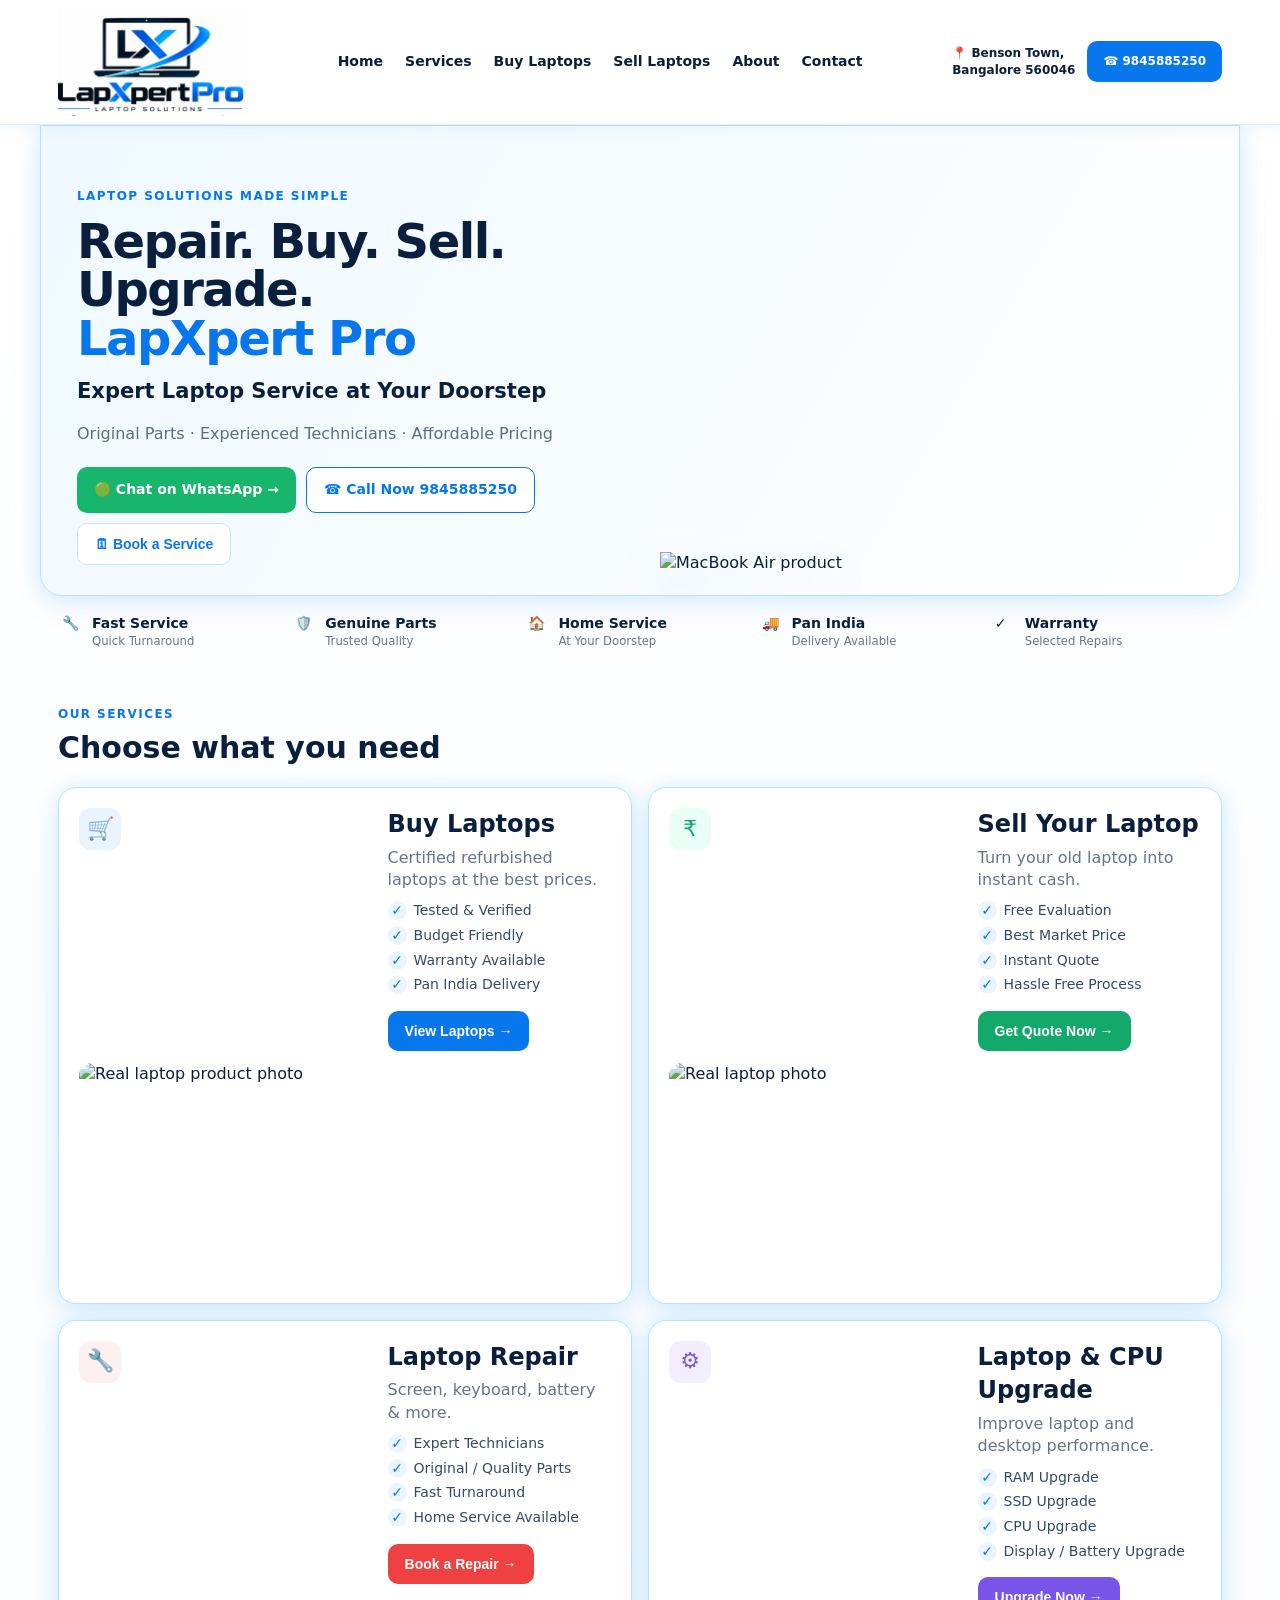
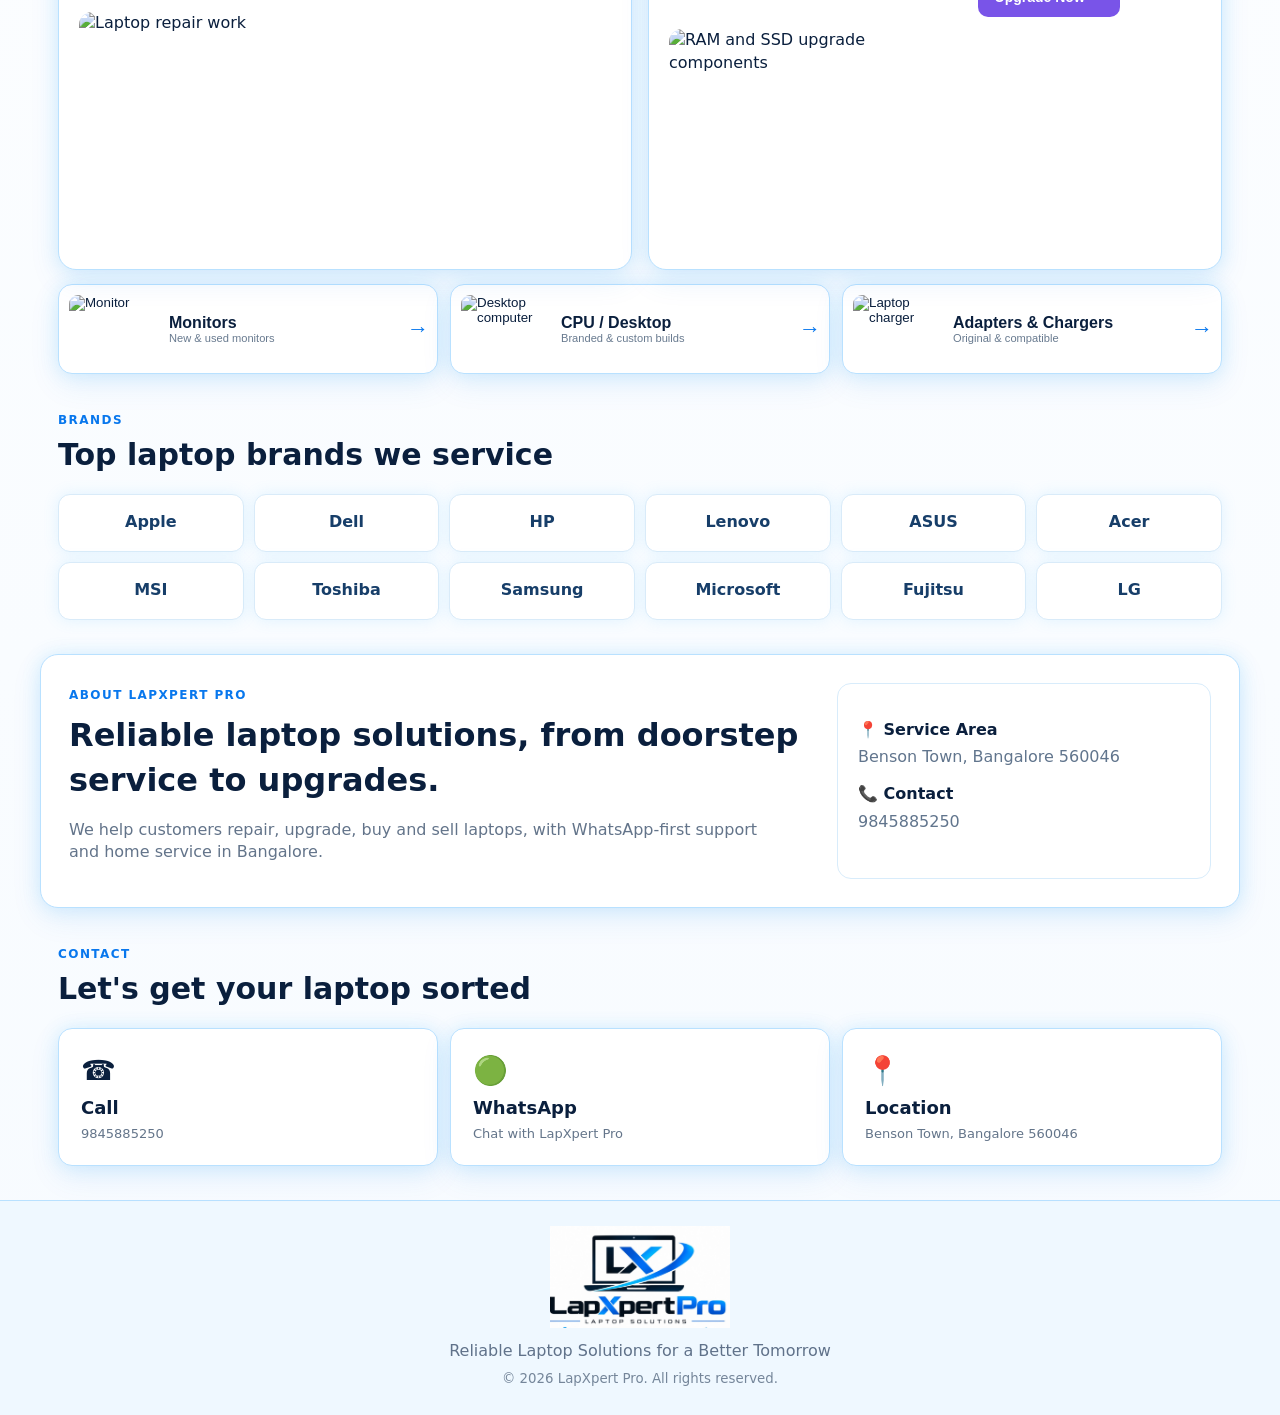
==== index.html @ a6ffd4b0 "Add files via upload" ====
<!doctype html>
<html lang="en">
<head>
  <meta charset="utf-8">
  <meta name="viewport" content="width=device-width, initial-scale=1">
  <meta name="theme-color" content="#0b74e5">
  <meta name="description" content="LapXpert Pro laptop repair, buy, sell and upgrade services in Benson Town, Bangalore.">
  <title>LapXpert Pro | Laptop Repair, Buy, Sell & Upgrade</title>
  <link rel="icon" href="logo.png">
  <link rel="stylesheet" href="styles.css">
</head>
<body>
<header class="site-header">
  <div class="nav-wrap">
    <a class="brand" href="#home" aria-label="LapXpert Pro Home"><img src="logo.png" alt="LapXpert Pro"></a>
    <nav class="nav-links" id="navLinks">
      <a href="#home">Home</a>
      <a href="#services">Services</a>
      <a href="#buy">Buy Laptops</a>
      <a href="#sell">Sell Laptops</a>
      <a href="#about">About</a>
      <a href="#contact">Contact</a>
    </nav>
    <div class="nav-contact"><span>📍 Benson Town,<br>Bangalore 560046</span><a href="tel:+919845885250">☎ 9845885250</a></div>
    <button class="menu-toggle" aria-expanded="false" aria-controls="navLinks">☰</button>
  </div>
</header>

<main id="home">
  <section class="hero section-glow">
    <div class="hero-copy">
      <p class="eyebrow">LAPTOP SOLUTIONS MADE SIMPLE</p>
      <h1>Repair. Buy. Sell. Upgrade.<br><span>LapXpert Pro</span></h1>
      <p class="hero-sub">Expert Laptop Service at Your Doorstep</p>
      <p class="muted">Original Parts · Experienced Technicians · Affordable Pricing</p>
      <div class="hero-actions">
        <a class="btn whatsapp" href="https://wa.me/919845885250?text=Hello%20LapXpert%20Pro%2C%20I%20need%20laptop%20service." target="_blank" rel="noopener">🟢 Chat on WhatsApp →</a>
        <a class="btn outline" href="tel:+919845885250">☎ Call Now 9845885250</a>
        <button class="btn light" data-flow="repair">🗓 Book a Service</button>
      </div>
    </div>
    <div class="hero-media">
      <img src="https://www.apple.com/v/macbook-air/z/images/overview/hero/hero_static__c9sislzzicq6_large.png" alt="MacBook Air product" loading="eager">
    </div>
  </section>

  <section class="benefits">
    <div>🔧 <b>Fast Service</b><small>Quick Turnaround</small></div>
    <div>🛡️ <b>Genuine Parts</b><small>Trusted Quality</small></div>
    <div>🏠 <b>Home Service</b><small>At Your Doorstep</small></div>
    <div>🚚 <b>Pan India</b><small>Delivery Available</small></div>
    <div>✓ <b>Warranty</b><small>Selected Repairs</small></div>
  </section>

  <section id="services" class="section">
    <div class="section-heading"><span>OUR SERVICES</span><h2>Choose what you need</h2></div>
    <div class="main-grid">
      <article class="main-card buy-card" id="buy">
        <div class="card-icon blue">🛒</div><div class="card-copy"><h3>Buy Laptops</h3><p>Certified refurbished laptops at the best prices.</p><ul><li>Tested & Verified</li><li>Budget Friendly</li><li>Warranty Available</li><li>Pan India Delivery</li></ul><button class="btn primary" data-flow="buy">View Laptops →</button></div>
        <img src="https://images.unsplash.com/photo-1593642532744-d377ab507dc8?auto=format&fit=crop&w=900&q=85" alt="Real laptop product photo" loading="lazy">
      </article>
      <article class="main-card sell-card" id="sell">
        <div class="card-icon green">₹</div><div class="card-copy"><h3>Sell Your Laptop</h3><p>Turn your old laptop into instant cash.</p><ul><li>Free Evaluation</li><li>Best Market Price</li><li>Instant Quote</li><li>Hassle Free Process</li></ul><button class="btn green-btn" data-flow="sell">Get Quote Now →</button></div>
        <img src="https://images.unsplash.com/photo-1517336714731-489689fd1ca8?auto=format&fit=crop&w=900&q=85" alt="Real laptop photo" loading="lazy">
      </article>
      <article class="main-card repair-card">
        <div class="card-icon red">🔧</div><div class="card-copy"><h3>Laptop Repair</h3><p>Screen, keyboard, battery & more.</p><ul><li>Expert Technicians</li><li>Original / Quality Parts</li><li>Fast Turnaround</li><li>Home Service Available</li></ul><button class="btn red-btn" data-flow="repair">Book a Repair →</button></div>
        <img src="https://images.unsplash.com/photo-1597872200969-2b65d56bd16b?auto=format&fit=crop&w=900&q=85" alt="Laptop repair work" loading="lazy">
      </article>
      <article class="main-card upgrade-card">
        <div class="card-icon purple">⚙</div><div class="card-copy"><h3>Laptop & CPU Upgrade</h3><p>Improve laptop and desktop performance.</p><ul><li>RAM Upgrade</li><li>SSD Upgrade</li><li>CPU Upgrade</li><li>Display / Battery Upgrade</li></ul><button class="btn purple-btn" data-flow="upgrade">Upgrade Now →</button></div>
        <img src="https://images.unsplash.com/photo-1591488320449-011701bb6704?auto=format&fit=crop&w=900&q=85" alt="RAM and SSD upgrade components" loading="lazy">
      </article>
    </div>

    <div class="small-grid">
      <button class="small-card" data-flow="monitors"><img src="https://images.unsplash.com/photo-1527443224154-c4a3942d3acf?auto=format&fit=crop&w=600&q=85" alt="Monitor"><span><b>Monitors</b><small>New & used monitors</small></span><strong>→</strong></button>
      <button class="small-card" data-flow="desktop"><img src="https://images.unsplash.com/photo-1587831990711-23ca6441447b?auto=format&fit=crop&w=600&q=85" alt="Desktop computer"><span><b>CPU / Desktop</b><small>Branded & custom builds</small></span><strong>→</strong></button>
      <button class="small-card" data-flow="adapter"><img src="https://images.unsplash.com/photo-1588872657578-7efd1f1555ed?auto=format&fit=crop&w=600&q=85" alt="Laptop charger"><span><b>Adapters & Chargers</b><small>Original & compatible</small></span><strong>→</strong></button>
    </div>
  </section>

  <section class="section brands-section">
    <div class="section-heading"><span>BRANDS</span><h2>Top laptop brands we service</h2></div>
    <div class="brands">
      <span>Apple</span><span>Dell</span><span>HP</span><span>Lenovo</span><span>ASUS</span><span>Acer</span><span>MSI</span><span>Toshiba</span><span>Samsung</span><span>Microsoft</span><span>Fujitsu</span><span>LG</span>
    </div>
  </section>

  <section id="about" class="section about">
    <div><span class="pill">ABOUT LAPXPERT PRO</span><h2>Reliable laptop solutions, from doorstep service to upgrades.</h2><p>We help customers repair, upgrade, buy and sell laptops, with WhatsApp-first support and home service in Bangalore.</p></div>
    <div class="about-box"><b>📍 Service Area</b><span>Benson Town, Bangalore 560046</span><b>📞 Contact</b><span>9845885250</span></div>
  </section>

  <section id="contact" class="section contact-section">
    <div class="section-heading"><span>CONTACT</span><h2>Let's get your laptop sorted</h2></div>
    <div class="contact-grid">
      <a class="contact-card" href="tel:+919845885250">☎<b>Call</b><small>9845885250</small></a>
      <a class="contact-card" href="https://wa.me/919845885250" target="_blank" rel="noopener">🟢<b>WhatsApp</b><small>Chat with LapXpert Pro</small></a>
      <div class="contact-card">📍<b>Location</b><small>Benson Town, Bangalore 560046</small></div>
    </div>
  </section>
</main>

<footer><img src="logo.png" alt="LapXpert Pro"><p>Reliable Laptop Solutions for a Better Tomorrow</p><small>© 2026 LapXpert Pro. All rights reserved.</small></footer>

<div class="modal" id="flowModal" hidden>
  <div class="modal-panel">
    <button class="modal-close" data-close>×</button>
    <div id="flowContent"></div>
  </div>
</div>
<script src="script.js"></script>
</body>
</html>
---- styles.css ----
:root{--blue:#0877ed;--navy:#0a1f3d;--green:#12a96b;--red:#ef4141;--purple:#7954e8;--bg:#f7fbff;--line:#b9e1ff;--shadow:0 10px 30px rgba(13,118,225,.10),0 0 18px rgba(91,199,255,.18)}*{box-sizing:border-box}html{scroll-behavior:smooth}body{margin:0;font-family:Inter,ui-sans-serif,system-ui,-apple-system,Segoe UI,Roboto,Arial;color:var(--navy);background:linear-gradient(#fff,#f7fbff);line-height:1.4}.site-header{position:sticky;top:0;z-index:50;background:rgba(255,255,255,.96);backdrop-filter:blur(12px);border-bottom:1px solid #d9efff;box-shadow:0 2px 15px rgba(25,130,220,.08)}.nav-wrap{max-width:1200px;margin:auto;display:flex;align-items:center;gap:24px;padding:8px 18px}.brand img{width:190px;height:auto;display:block}.nav-links{display:flex;gap:22px;align-items:center;flex:1;justify-content:center}.nav-links a{color:var(--navy);text-decoration:none;font-weight:700;font-size:14px}.nav-links a:hover{color:var(--blue)}.nav-contact{display:flex;align-items:center;gap:12px;font-size:12px;font-weight:700}.nav-contact a{background:var(--blue);color:#fff;text-decoration:none;padding:12px 16px;border-radius:10px;white-space:nowrap}.menu-toggle{display:none;border:0;background:#eef8ff;color:var(--navy);font-size:25px;border-radius:12px;padding:8px 12px}.hero{max-width:1200px;margin:0 auto;border:1px solid var(--line);box-shadow:var(--shadow);border-radius:0 0 22px 22px;overflow:hidden;display:grid;grid-template-columns:1fr 1fr;min-height:350px;background:linear-gradient(120deg,#eff9ff,#fff)}.hero-copy{padding:50px 36px 30px}.eyebrow,.section-heading>span,.pill{font-size:12px;font-weight:900;letter-spacing:.12em;color:var(--blue)}h1{font-size:48px;line-height:1.02;margin:10px 0 14px;letter-spacing:-1.5px}h1 span{color:var(--blue)}.hero-sub{font-size:21px;font-weight:800;margin:0}.muted{color:#5c6d82}.hero-actions{display:flex;flex-wrap:wrap;gap:10px;margin-top:22px}.btn{border:0;border-radius:10px;padding:12px 17px;font-weight:800;cursor:pointer;text-decoration:none;display:inline-flex;align-items:center;justify-content:center;font-size:14px}.whatsapp{background:#18b66d;color:#fff}.outline{background:#fff;border:1px solid var(--blue);color:var(--blue)}.light{background:#fff;border:1px solid #c9e6ff;color:var(--blue)}.hero-media{display:flex;align-items:end;justify-content:center;padding:20px}.hero-media img{width:100%;max-height:310px;object-fit:contain;filter:drop-shadow(0 18px 22px rgba(0,80,160,.18))}.benefits{max-width:1200px;margin:0 auto;padding:18px 22px;display:grid;grid-template-columns:repeat(5,1fr);gap:10px}.benefits div{display:grid;grid-template-columns:30px 1fr;align-items:center;font-size:14px}.benefits small{grid-column:2;color:#66768a}.section{max-width:1200px;margin:34px auto;padding:0 18px}.section-heading{margin-bottom:18px}.section-heading h2{margin:3px 0 0;font-size:30px}.main-grid{display:grid;grid-template-columns:repeat(2,1fr);gap:16px}.main-card{min-height:265px;background:#fff;border:1px solid var(--line);border-radius:18px;box-shadow:var(--shadow);padding:20px;display:grid;grid-template-columns:1fr 42%;gap:12px;overflow:hidden;position:relative}.main-card>img{width:100%;height:100%;min-height:220px;object-fit:cover;border-radius:13px}.card-copy h3{font-size:24px;margin:0 0 5px}.card-copy p{margin:0 0 10px;color:#64758a}.card-copy ul{list-style:none;padding:0;margin:8px 0 16px;color:#334b67;font-size:14px}.card-copy li{margin:5px 0}.card-copy li:before{content:'✓';display:inline-grid;place-items:center;background:#eaf5ff;color:var(--blue);border-radius:50%;width:19px;height:19px;margin-right:7px;font-weight:900}.card-icon{width:42px;height:42px;border-radius:12px;display:grid;place-items:center;font-size:22px;margin-bottom:8px}.blue{background:#eaf4ff;color:var(--blue)}.green{background:#e9fff5;color:var(--green)}.red{background:#fff0f0;color:var(--red)}.purple{background:#f2edff;color:var(--purple)}.primary{background:var(--blue);color:#fff}.green-btn{background:var(--green);color:#fff}.red-btn{background:var(--red);color:#fff}.purple-btn{background:var(--purple);color:#fff}.small-grid{display:grid;grid-template-columns:repeat(3,1fr);gap:12px;margin-top:14px}.small-card{border:1px solid var(--line);box-shadow:var(--shadow);background:#fff;border-radius:14px;padding:10px;display:grid;grid-template-columns:90px 1fr 20px;align-items:center;gap:10px;text-align:left;color:var(--navy);cursor:pointer}.small-card img{width:90px;height:68px;object-fit:contain;border-radius:9px}.small-card span{display:grid}.small-card b{font-size:16px}.small-card small{color:#687a8f}.small-card strong{color:var(--blue);font-size:22px}.brands{display:grid;grid-template-columns:repeat(6,1fr);gap:10px}.brands span{height:58px;background:#fff;border:1px solid #d9ebf9;box-shadow:0 0 15px rgba(83,190,255,.15);border-radius:12px;display:grid;place-items:center;font-weight:800;color:#173e69}.about{display:grid;grid-template-columns:2fr 1fr;gap:20px;background:#fff;border:1px solid var(--line);border-radius:18px;padding:28px;box-shadow:var(--shadow)}.about h2{font-size:32px;margin:8px 0}.about p{color:#63748a;max-width:700px}.about-box{border:1px solid #d8ecfb;border-radius:14px;padding:20px;display:grid;gap:5px;align-content:center}.about-box span{color:#61758d;margin-bottom:10px}.contact-grid{display:grid;grid-template-columns:repeat(3,1fr);gap:12px}.contact-card{background:#fff;border:1px solid var(--line);box-shadow:var(--shadow);border-radius:14px;padding:22px;display:grid;gap:5px;text-decoration:none;color:var(--navy);font-size:28px}.contact-card b{font-size:18px}.contact-card small{font-size:13px;color:#64758a}footer{background:#eff8ff;border-top:1px solid var(--line);padding:25px;text-align:center}footer img{width:180px}footer p{margin:5px;color:#60728a}footer small{color:#75869a}.modal{position:fixed;inset:0;background:rgba(5,28,58,.55);display:grid;place-items:center;padding:15px;z-index:100}.modal[hidden]{display:none}.modal-panel{width:min(760px,100%);max-height:90vh;overflow:auto;background:#fff;border:1px solid #aee0ff;box-shadow:0 0 35px rgba(77,197,255,.35);border-radius:20px;padding:25px;position:relative}.modal-close{position:absolute;right:15px;top:10px;border:0;background:#edf8ff;border-radius:50%;width:38px;height:38px;font-size:25px;cursor:pointer;color:var(--navy)}.step-head{display:flex;justify-content:space-between;align-items:center;padding-right:50px}.step-head h2{margin:0}.step{color:var(--blue);font-size:12px;font-weight:800}.choice-grid{display:grid;grid-template-columns:repeat(3,1fr);gap:10px;margin-top:18px}.choice{border:1px solid #cce8fb;background:#fbfdff;border-radius:12px;padding:13px;text-align:left;cursor:pointer;font-weight:800;color:var(--navy)}.choice:hover,.choice.selected{border-color:var(--blue);box-shadow:0 0 15px rgba(61,190,255,.2);background:#f0f9ff}.form{display:grid;gap:10px;margin-top:16px}.form input,.form textarea,.form select{width:100%;border:1px solid #c9e2f5;border-radius:10px;padding:12px;font:inherit}.form textarea{min-height:90px}.flow-actions{display:flex;gap:10px;margin-top:16px}.full{width:100%}.summary{background:#f3fbff;border:1px solid #cceaff;border-radius:12px;padding:15px;margin-top:15px}.product-list{display:grid;grid-template-columns:repeat(2,1fr);gap:12px;margin-top:16px}.product{border:1px solid #cce8fb;border-radius:14px;padding:12px;background:#fff;box-shadow:var(--shadow)}.product img{width:100%;height:150px;object-fit:contain;background:#f5fbff;border-radius:10px}.product h4{margin:8px 0 3px}.product small{color:#68798e}.price{font-size:18px;font-weight:900;margin:8px 0;color:var(--blue)}@media(max-width:900px){.nav-links{display:none;position:absolute;top:62px;left:10px;right:10px;background:#fff;border:1px solid var(--line);box-shadow:var(--shadow);border-radius:14px;padding:12px;flex-direction:column;align-items:stretch}.nav-links.open{display:flex}.nav-links a{padding:10px 12px}.nav-contact{display:none}.menu-toggle{display:block;margin-left:auto}.brand img{width:165px}.hero{grid-template-columns:1fr;min-height:0}.hero-copy{padding:28px 20px 12px}.hero-media{padding:8px 20px 20px}.hero-media img{max-height:220px}h1{font-size:37px}.benefits{grid-template-columns:repeat(2,1fr);padding:15px}.main-grid{grid-template-columns:repeat(2,1fr)}.main-card{grid-template-columns:1fr;min-height:0;padding:13px}.main-card>img{min-height:135px;height:150px;order:2}.card-copy h3{font-size:18px}.card-copy p{font-size:13px}.card-copy ul{font-size:12px}.small-grid{grid-template-columns:repeat(3,1fr)}.small-card{grid-template-columns:1fr;padding:8px;text-align:center}.small-card img{width:100%;height:65px}.small-card strong{display:none}.small-card b{font-size:13px}.small-card small{font-size:10px}.brands{grid-template-columns:repeat(4,1fr)}.about{grid-template-columns:1fr}.contact-grid{grid-template-columns:1fr}.choice-grid{grid-template-columns:repeat(2,1fr)}.product-list{grid-template-columns:1fr}}@media(max-width:480px){.section{padding:0 12px}.benefits{grid-template-columns:repeat(2,1fr);font-size:11px}.benefits div{grid-template-columns:22px 1fr}.main-grid{gap:9px}.main-card{border-radius:14px}.main-card>img{height:110px;min-height:110px}.card-icon{width:34px;height:34px;font-size:17px}.card-copy h3{font-size:16px}.card-copy p{font-size:11px;line-height:1.25}.card-copy ul{font-size:10px;margin:6px 0 9px}.card-copy li{margin:3px 0}.card-copy li:before{width:15px;height:15px}.btn{padding:9px 10px;font-size:11px}.small-grid{gap:7px}.small-card{border-radius:11px}.small-card img{height:50px}.small-card b{font-size:11px}.small-card small{font-size:9px}.brands{gap:6px}.brands span{height:45px;font-size:10px}.section-heading h2{font-size:24px}.modal-panel{padding:20px 14px}.choice-grid{gap:7px}.choice{padding:10px;font-size:12px}}
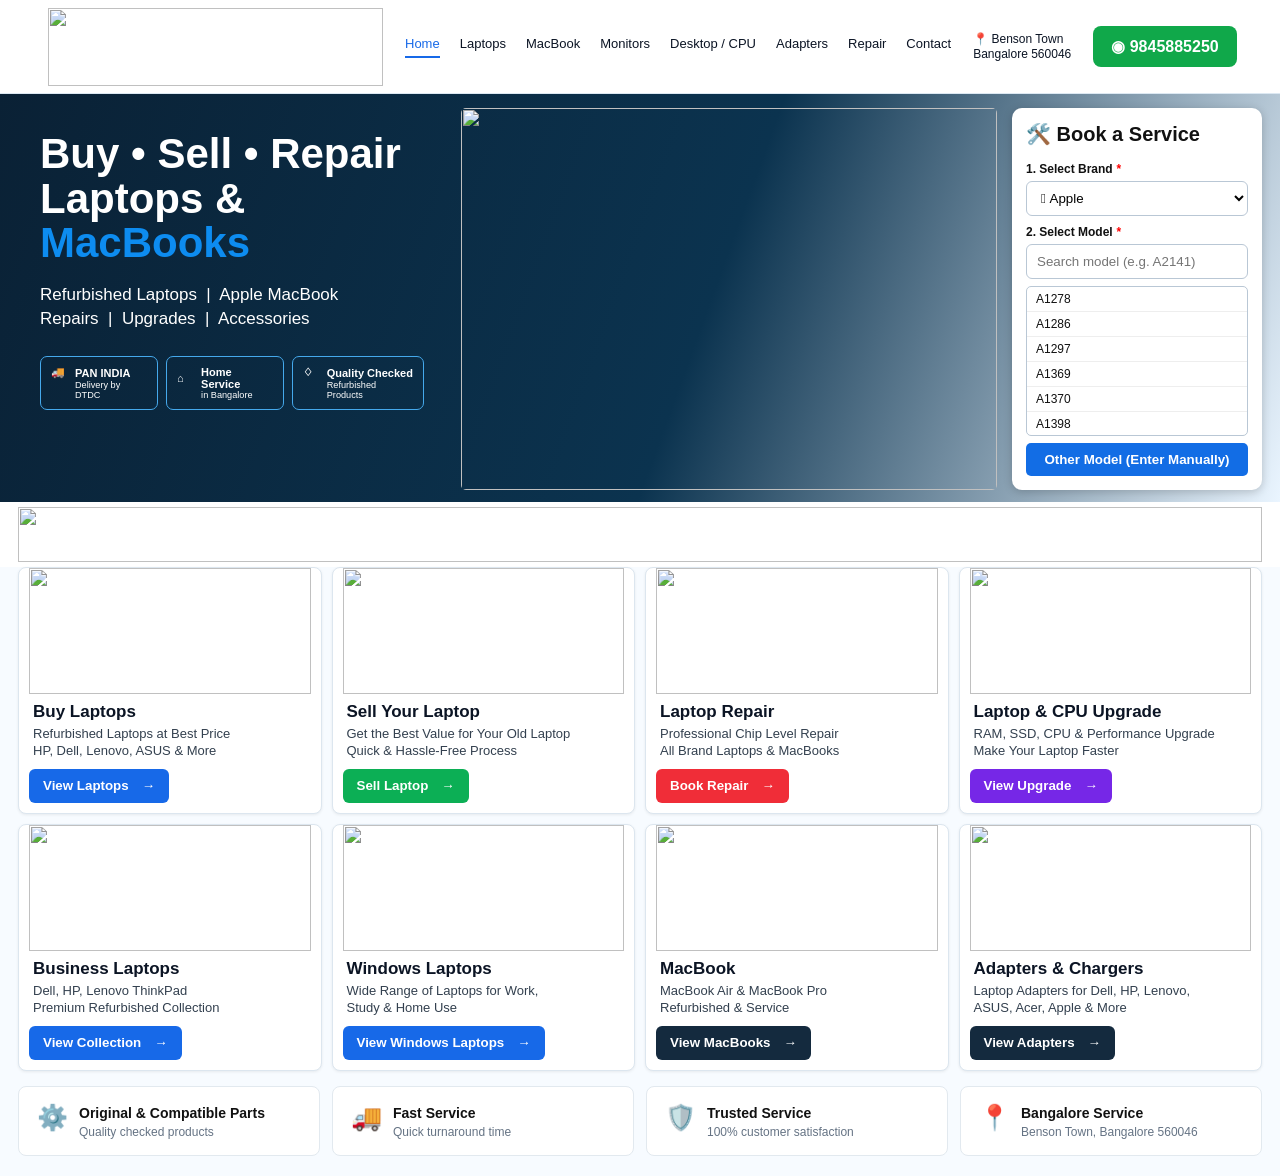
==== commit 6cc8cfe3: "Add files via upload" ====
--- a/index.html
+++ b/index.html
@@ -1,115 +1,10 @@
-<!doctype html>
-<html lang="en">
-<head>
-  <meta charset="utf-8">
-  <meta name="viewport" content="width=device-width, initial-scale=1">
-  <meta name="theme-color" content="#0b74e5">
-  <meta name="description" content="LapXpert Pro laptop repair, buy, sell and upgrade services in Benson Town, Bangalore.">
-  <title>LapXpert Pro | Laptop Repair, Buy, Sell & Upgrade</title>
-  <link rel="icon" href="logo.png">
-  <link rel="stylesheet" href="styles.css">
-</head>
-<body>
-<header class="site-header">
-  <div class="nav-wrap">
-    <a class="brand" href="#home" aria-label="LapXpert Pro Home"><img src="logo.png" alt="LapXpert Pro"></a>
-    <nav class="nav-links" id="navLinks">
-      <a href="#home">Home</a>
-      <a href="#services">Services</a>
-      <a href="#buy">Buy Laptops</a>
-      <a href="#sell">Sell Laptops</a>
-      <a href="#about">About</a>
-      <a href="#contact">Contact</a>
-    </nav>
-    <div class="nav-contact"><span>📍 Benson Town,<br>Bangalore 560046</span><a href="tel:+919845885250">☎ 9845885250</a></div>
-    <button class="menu-toggle" aria-expanded="false" aria-controls="navLinks">☰</button>
-  </div>
-</header>
-
-<main id="home">
-  <section class="hero section-glow">
-    <div class="hero-copy">
-      <p class="eyebrow">LAPTOP SOLUTIONS MADE SIMPLE</p>
-      <h1>Repair. Buy. Sell. Upgrade.<br><span>LapXpert Pro</span></h1>
-      <p class="hero-sub">Expert Laptop Service at Your Doorstep</p>
-      <p class="muted">Original Parts · Experienced Technicians · Affordable Pricing</p>
-      <div class="hero-actions">
-        <a class="btn whatsapp" href="https://wa.me/919845885250?text=Hello%20LapXpert%20Pro%2C%20I%20need%20laptop%20service." target="_blank" rel="noopener">🟢 Chat on WhatsApp →</a>
-        <a class="btn outline" href="tel:+919845885250">☎ Call Now 9845885250</a>
-        <button class="btn light" data-flow="repair">🗓 Book a Service</button>
-      </div>
-    </div>
-    <div class="hero-media">
-      <img src="https://www.apple.com/v/macbook-air/z/images/overview/hero/hero_static__c9sislzzicq6_large.png" alt="MacBook Air product" loading="eager">
-    </div>
-  </section>
-
-  <section class="benefits">
-    <div>🔧 <b>Fast Service</b><small>Quick Turnaround</small></div>
-    <div>🛡️ <b>Genuine Parts</b><small>Trusted Quality</small></div>
-    <div>🏠 <b>Home Service</b><small>At Your Doorstep</small></div>
-    <div>🚚 <b>Pan India</b><small>Delivery Available</small></div>
-    <div>✓ <b>Warranty</b><small>Selected Repairs</small></div>
-  </section>
-
-  <section id="services" class="section">
-    <div class="section-heading"><span>OUR SERVICES</span><h2>Choose what you need</h2></div>
-    <div class="main-grid">
-      <article class="main-card buy-card" id="buy">
-        <div class="card-icon blue">🛒</div><div class="card-copy"><h3>Buy Laptops</h3><p>Certified refurbished laptops at the best prices.</p><ul><li>Tested & Verified</li><li>Budget Friendly</li><li>Warranty Available</li><li>Pan India Delivery</li></ul><button class="btn primary" data-flow="buy">View Laptops →</button></div>
-        <img src="https://images.unsplash.com/photo-1593642532744-d377ab507dc8?auto=format&fit=crop&w=900&q=85" alt="Real laptop product photo" loading="lazy">
-      </article>
-      <article class="main-card sell-card" id="sell">
-        <div class="card-icon green">₹</div><div class="card-copy"><h3>Sell Your Laptop</h3><p>Turn your old laptop into instant cash.</p><ul><li>Free Evaluation</li><li>Best Market Price</li><li>Instant Quote</li><li>Hassle Free Process</li></ul><button class="btn green-btn" data-flow="sell">Get Quote Now →</button></div>
-        <img src="https://images.unsplash.com/photo-1517336714731-489689fd1ca8?auto=format&fit=crop&w=900&q=85" alt="Real laptop photo" loading="lazy">
-      </article>
-      <article class="main-card repair-card">
-        <div class="card-icon red">🔧</div><div class="card-copy"><h3>Laptop Repair</h3><p>Screen, keyboard, battery & more.</p><ul><li>Expert Technicians</li><li>Original / Quality Parts</li><li>Fast Turnaround</li><li>Home Service Available</li></ul><button class="btn red-btn" data-flow="repair">Book a Repair →</button></div>
-        <img src="https://images.unsplash.com/photo-1597872200969-2b65d56bd16b?auto=format&fit=crop&w=900&q=85" alt="Laptop repair work" loading="lazy">
-      </article>
-      <article class="main-card upgrade-card">
-        <div class="card-icon purple">⚙</div><div class="card-copy"><h3>Laptop & CPU Upgrade</h3><p>Improve laptop and desktop performance.</p><ul><li>RAM Upgrade</li><li>SSD Upgrade</li><li>CPU Upgrade</li><li>Display / Battery Upgrade</li></ul><button class="btn purple-btn" data-flow="upgrade">Upgrade Now →</button></div>
-        <img src="https://images.unsplash.com/photo-1591488320449-011701bb6704?auto=format&fit=crop&w=900&q=85" alt="RAM and SSD upgrade components" loading="lazy">
-      </article>
-    </div>
-
-    <div class="small-grid">
-      <button class="small-card" data-flow="monitors"><img src="https://images.unsplash.com/photo-1527443224154-c4a3942d3acf?auto=format&fit=crop&w=600&q=85" alt="Monitor"><span><b>Monitors</b><small>New & used monitors</small></span><strong>→</strong></button>
-      <button class="small-card" data-flow="desktop"><img src="https://images.unsplash.com/photo-1587831990711-23ca6441447b?auto=format&fit=crop&w=600&q=85" alt="Desktop computer"><span><b>CPU / Desktop</b><small>Branded & custom builds</small></span><strong>→</strong></button>
-      <button class="small-card" data-flow="adapter"><img src="https://images.unsplash.com/photo-1588872657578-7efd1f1555ed?auto=format&fit=crop&w=600&q=85" alt="Laptop charger"><span><b>Adapters & Chargers</b><small>Original & compatible</small></span><strong>→</strong></button>
-    </div>
-  </section>
-
-  <section class="section brands-section">
-    <div class="section-heading"><span>BRANDS</span><h2>Top laptop brands we service</h2></div>
-    <div class="brands">
-      <span>Apple</span><span>Dell</span><span>HP</span><span>Lenovo</span><span>ASUS</span><span>Acer</span><span>MSI</span><span>Toshiba</span><span>Samsung</span><span>Microsoft</span><span>Fujitsu</span><span>LG</span>
-    </div>
-  </section>
-
-  <section id="about" class="section about">
-    <div><span class="pill">ABOUT LAPXPERT PRO</span><h2>Reliable laptop solutions, from doorstep service to upgrades.</h2><p>We help customers repair, upgrade, buy and sell laptops, with WhatsApp-first support and home service in Bangalore.</p></div>
-    <div class="about-box"><b>📍 Service Area</b><span>Benson Town, Bangalore 560046</span><b>📞 Contact</b><span>9845885250</span></div>
-  </section>
-
-  <section id="contact" class="section contact-section">
-    <div class="section-heading"><span>CONTACT</span><h2>Let's get your laptop sorted</h2></div>
-    <div class="contact-grid">
-      <a class="contact-card" href="tel:+919845885250">☎<b>Call</b><small>9845885250</small></a>
-      <a class="contact-card" href="https://wa.me/919845885250" target="_blank" rel="noopener">🟢<b>WhatsApp</b><small>Chat with LapXpert Pro</small></a>
-      <div class="contact-card">📍<b>Location</b><small>Benson Town, Bangalore 560046</small></div>
-    </div>
-  </section>
-</main>
-
-<footer><img src="logo.png" alt="LapXpert Pro"><p>Reliable Laptop Solutions for a Better Tomorrow</p><small>© 2026 LapXpert Pro. All rights reserved.</small></footer>
-
-<div class="modal" id="flowModal" hidden>
-  <div class="modal-panel">
-    <button class="modal-close" data-close>×</button>
-    <div id="flowContent"></div>
-  </div>
-</div>
-<script src="script.js"></script>
-</body>
-</html>
+<!doctype html><html><head><meta charset="utf-8"><meta name="viewport" content="width=device-width,initial-scale=1"><title>LapXpert Pro | Laptop Services Bangalore</title><meta name="description" content="LapXpert Pro laptop repair, buy, sell and upgrade services in Bangalore."><link rel="stylesheet" href="styles.css"></head><body>
+<header class="header"><img src="assets/logo.png" class="logo"><nav><a>Home</a><a> Laptops</a><a>MacBook</a><a>Monitors</a><a>Desktop / CPU</a><a>Adapters</a><a>Repair</a><a>Contact</a></nav><div class="loc">📍 Benson Town<br>Bangalore 560046</div><a class="wa top" href="https://wa.me/919845885250">◉ 9845885250</a></header>
+<main>
+<section class="hero"><div class="hero-copy"><h1>Buy • Sell • Repair<br>Laptops &amp; <span>MacBooks</span></h1><p>Refurbished Laptops&nbsp; | &nbsp;Apple MacBook<br>Repairs&nbsp; | &nbsp;Upgrades&nbsp; | &nbsp;Accessories</p><div class="badges"><b>🚚 <strong>PAN INDIA</strong><small>Delivery by DTDC</small></b><b>⌂ <strong>Home Service</strong><small>in Bangalore</small></b><b>♢ <strong>Quality Checked</strong><small>Refurbished Products</small></b></div></div><div class="hero-products"><img src="assets/hero-products.jpg"></div><div class="service-panel"><h2>🛠️ Book a Service</h2><label>1. Select Brand <em>*</em></label><select id="brand"><option> Apple</option><option>Dell</option><option>HP</option><option>Lenovo</option><option>ASUS</option><option>Acer</option></select><label>2. Select Model <em>*</em></label><input id="model" placeholder="Search model (e.g. A2141)"><div class="model-list" id="modelList"></div><button class="other" onclick="manualModel()">Other Model (Enter Manually)</button></div></section>
+<section class="brands"><img src="assets/brand-row.jpg"></section>
+<section class="cards maincards"><article><img src="assets/buy.jpg"><h3>Buy Laptops</h3><p>Refurbished Laptops at Best Price<br>HP, Dell, Lenovo, ASUS &amp; More</p><button onclick="openFlow('buy')">View Laptops　→</button></article><article><img src="assets/sell.jpg"><h3>Sell Your Laptop</h3><p>Get the Best Value for Your Old Laptop<br>Quick &amp; Hassle-Free Process</p><button class="green" onclick="openFlow('sell')">Sell Laptop　→</button></article><article><img src="assets/repair.jpg"><h3>Laptop Repair</h3><p>Professional Chip Level Repair<br>All Brand Laptops &amp; MacBooks</p><button class="red" onclick="openFlow('repair')">Book Repair　→</button></article><article><img src="assets/upgrade.jpg"><h3>Laptop &amp; CPU Upgrade</h3><p>RAM, SSD, CPU &amp; Performance Upgrade<br>Make Your Laptop Faster</p><button class="purple" onclick="openFlow('upgrade')">View Upgrade　→</button></article></section>
+<section class="cards smallcards"><article><img src="assets/business.jpg"><h3>Business Laptops</h3><p>Dell, HP, Lenovo ThinkPad<br>Premium Refurbished Collection</p><button onclick="openFlow('buy')">View Collection　→</button></article><article><img src="assets/windows.jpg"><h3>Windows Laptops</h3><p>Wide Range of Laptops for Work,<br>Study &amp; Home Use</p><button onclick="openFlow('buy')">View Windows Laptops　→</button></article><article><img src="assets/macbook.jpg"><h3>MacBook</h3><p>MacBook Air &amp; MacBook Pro<br>Refurbished &amp; Service</p><button class="dark" onclick="openFlow('repair')">View MacBooks　→</button></article><article><img src="assets/adapters.jpg"><h3>Adapters &amp; Chargers</h3><p>Laptop Adapters for Dell, HP, Lenovo,<br>ASUS, Acer, Apple &amp; More</p><button class="dark" onclick="openFlow('adapter')">View Adapters　→</button></article></section>
+<section class="features"><div>⚙️ <b>Original &amp; Compatible Parts</b><small>Quality checked products</small></div><div>🚚 <b>Fast Service</b><small>Quick turnaround time</small></div><div>🛡️ <b>Trusted Service</b><small>100% customer satisfaction</small></div><div>📍 <b>Bangalore Service</b><small>Benson Town, Bangalore 560046</small></div></section>
+</main><div class="modal" id="modal"><div class="modalbox"><button class="close" onclick="closeFlow()">×</button><div id="flow"></div></div></div>
+<script src="script.js"></script></body></html>
--- a/styles.css
+++ b/styles.css
@@ -1 +1,2 @@
-:root{--blue:#0877ed;--navy:#0a1f3d;--green:#12a96b;--red:#ef4141;--purple:#7954e8;--bg:#f7fbff;--line:#b9e1ff;--shadow:0 10px 30px rgba(13,118,225,.10),0 0 18px rgba(91,199,255,.18)}*{box-sizing:border-box}html{scroll-behavior:smooth}body{margin:0;font-family:Inter,ui-sans-serif,system-ui,-apple-system,Segoe UI,Roboto,Arial;color:var(--navy);background:linear-gradient(#fff,#f7fbff);line-height:1.4}.site-header{position:sticky;top:0;z-index:50;background:rgba(255,255,255,.96);backdrop-filter:blur(12px);border-bottom:1px solid #d9efff;box-shadow:0 2px 15px rgba(25,130,220,.08)}.nav-wrap{max-width:1200px;margin:auto;display:flex;align-items:center;gap:24px;padding:8px 18px}.brand img{width:190px;height:auto;display:block}.nav-links{display:flex;gap:22px;align-items:center;flex:1;justify-content:center}.nav-links a{color:var(--navy);text-decoration:none;font-weight:700;font-size:14px}.nav-links a:hover{color:var(--blue)}.nav-contact{display:flex;align-items:center;gap:12px;font-size:12px;font-weight:700}.nav-contact a{background:var(--blue);color:#fff;text-decoration:none;padding:12px 16px;border-radius:10px;white-space:nowrap}.menu-toggle{display:none;border:0;background:#eef8ff;color:var(--navy);font-size:25px;border-radius:12px;padding:8px 12px}.hero{max-width:1200px;margin:0 auto;border:1px solid var(--line);box-shadow:var(--shadow);border-radius:0 0 22px 22px;overflow:hidden;display:grid;grid-template-columns:1fr 1fr;min-height:350px;background:linear-gradient(120deg,#eff9ff,#fff)}.hero-copy{padding:50px 36px 30px}.eyebrow,.section-heading>span,.pill{font-size:12px;font-weight:900;letter-spacing:.12em;color:var(--blue)}h1{font-size:48px;line-height:1.02;margin:10px 0 14px;letter-spacing:-1.5px}h1 span{color:var(--blue)}.hero-sub{font-size:21px;font-weight:800;margin:0}.muted{color:#5c6d82}.hero-actions{display:flex;flex-wrap:wrap;gap:10px;margin-top:22px}.btn{border:0;border-radius:10px;padding:12px 17px;font-weight:800;cursor:pointer;text-decoration:none;display:inline-flex;align-items:center;justify-content:center;font-size:14px}.whatsapp{background:#18b66d;color:#fff}.outline{background:#fff;border:1px solid var(--blue);color:var(--blue)}.light{background:#fff;border:1px solid #c9e6ff;color:var(--blue)}.hero-media{display:flex;align-items:end;justify-content:center;padding:20px}.hero-media img{width:100%;max-height:310px;object-fit:contain;filter:drop-shadow(0 18px 22px rgba(0,80,160,.18))}.benefits{max-width:1200px;margin:0 auto;padding:18px 22px;display:grid;grid-template-columns:repeat(5,1fr);gap:10px}.benefits div{display:grid;grid-template-columns:30px 1fr;align-items:center;font-size:14px}.benefits small{grid-column:2;color:#66768a}.section{max-width:1200px;margin:34px auto;padding:0 18px}.section-heading{margin-bottom:18px}.section-heading h2{margin:3px 0 0;font-size:30px}.main-grid{display:grid;grid-template-columns:repeat(2,1fr);gap:16px}.main-card{min-height:265px;background:#fff;border:1px solid var(--line);border-radius:18px;box-shadow:var(--shadow);padding:20px;display:grid;grid-template-columns:1fr 42%;gap:12px;overflow:hidden;position:relative}.main-card>img{width:100%;height:100%;min-height:220px;object-fit:cover;border-radius:13px}.card-copy h3{font-size:24px;margin:0 0 5px}.card-copy p{margin:0 0 10px;color:#64758a}.card-copy ul{list-style:none;padding:0;margin:8px 0 16px;color:#334b67;font-size:14px}.card-copy li{margin:5px 0}.card-copy li:before{content:'✓';display:inline-grid;place-items:center;background:#eaf5ff;color:var(--blue);border-radius:50%;width:19px;height:19px;margin-right:7px;font-weight:900}.card-icon{width:42px;height:42px;border-radius:12px;display:grid;place-items:center;font-size:22px;margin-bottom:8px}.blue{background:#eaf4ff;color:var(--blue)}.green{background:#e9fff5;color:var(--green)}.red{background:#fff0f0;color:var(--red)}.purple{background:#f2edff;color:var(--purple)}.primary{background:var(--blue);color:#fff}.green-btn{background:var(--green);color:#fff}.red-btn{background:var(--red);color:#fff}.purple-btn{background:var(--purple);color:#fff}.small-grid{display:grid;grid-template-columns:repeat(3,1fr);gap:12px;margin-top:14px}.small-card{border:1px solid var(--line);box-shadow:var(--shadow);background:#fff;border-radius:14px;padding:10px;display:grid;grid-template-columns:90px 1fr 20px;align-items:center;gap:10px;text-align:left;color:var(--navy);cursor:pointer}.small-card img{width:90px;height:68px;object-fit:contain;border-radius:9px}.small-card span{display:grid}.small-card b{font-size:16px}.small-card small{color:#687a8f}.small-card strong{color:var(--blue);font-size:22px}.brands{display:grid;grid-template-columns:repeat(6,1fr);gap:10px}.brands span{height:58px;background:#fff;border:1px solid #d9ebf9;box-shadow:0 0 15px rgba(83,190,255,.15);border-radius:12px;display:grid;place-items:center;font-weight:800;color:#173e69}.about{display:grid;grid-template-columns:2fr 1fr;gap:20px;background:#fff;border:1px solid var(--line);border-radius:18px;padding:28px;box-shadow:var(--shadow)}.about h2{font-size:32px;margin:8px 0}.about p{color:#63748a;max-width:700px}.about-box{border:1px solid #d8ecfb;border-radius:14px;padding:20px;display:grid;gap:5px;align-content:center}.about-box span{color:#61758d;margin-bottom:10px}.contact-grid{display:grid;grid-template-columns:repeat(3,1fr);gap:12px}.contact-card{background:#fff;border:1px solid var(--line);box-shadow:var(--shadow);border-radius:14px;padding:22px;display:grid;gap:5px;text-decoration:none;color:var(--navy);font-size:28px}.contact-card b{font-size:18px}.contact-card small{font-size:13px;color:#64758a}footer{background:#eff8ff;border-top:1px solid var(--line);padding:25px;text-align:center}footer img{width:180px}footer p{margin:5px;color:#60728a}footer small{color:#75869a}.modal{position:fixed;inset:0;background:rgba(5,28,58,.55);display:grid;place-items:center;padding:15px;z-index:100}.modal[hidden]{display:none}.modal-panel{width:min(760px,100%);max-height:90vh;overflow:auto;background:#fff;border:1px solid #aee0ff;box-shadow:0 0 35px rgba(77,197,255,.35);border-radius:20px;padding:25px;position:relative}.modal-close{position:absolute;right:15px;top:10px;border:0;background:#edf8ff;border-radius:50%;width:38px;height:38px;font-size:25px;cursor:pointer;color:var(--navy)}.step-head{display:flex;justify-content:space-between;align-items:center;padding-right:50px}.step-head h2{margin:0}.step{color:var(--blue);font-size:12px;font-weight:800}.choice-grid{display:grid;grid-template-columns:repeat(3,1fr);gap:10px;margin-top:18px}.choice{border:1px solid #cce8fb;background:#fbfdff;border-radius:12px;padding:13px;text-align:left;cursor:pointer;font-weight:800;color:var(--navy)}.choice:hover,.choice.selected{border-color:var(--blue);box-shadow:0 0 15px rgba(61,190,255,.2);background:#f0f9ff}.form{display:grid;gap:10px;margin-top:16px}.form input,.form textarea,.form select{width:100%;border:1px solid #c9e2f5;border-radius:10px;padding:12px;font:inherit}.form textarea{min-height:90px}.flow-actions{display:flex;gap:10px;margin-top:16px}.full{width:100%}.summary{background:#f3fbff;border:1px solid #cceaff;border-radius:12px;padding:15px;margin-top:15px}.product-list{display:grid;grid-template-columns:repeat(2,1fr);gap:12px;margin-top:16px}.product{border:1px solid #cce8fb;border-radius:14px;padding:12px;background:#fff;box-shadow:var(--shadow)}.product img{width:100%;height:150px;object-fit:contain;background:#f5fbff;border-radius:10px}.product h4{margin:8px 0 3px}.product small{color:#68798e}.price{font-size:18px;font-weight:900;margin:8px 0;color:var(--blue)}@media(max-width:900px){.nav-links{display:none;position:absolute;top:62px;left:10px;right:10px;background:#fff;border:1px solid var(--line);box-shadow:var(--shadow);border-radius:14px;padding:12px;flex-direction:column;align-items:stretch}.nav-links.open{display:flex}.nav-links a{padding:10px 12px}.nav-contact{display:none}.menu-toggle{display:block;margin-left:auto}.brand img{width:165px}.hero{grid-template-columns:1fr;min-height:0}.hero-copy{padding:28px 20px 12px}.hero-media{padding:8px 20px 20px}.hero-media img{max-height:220px}h1{font-size:37px}.benefits{grid-template-columns:repeat(2,1fr);padding:15px}.main-grid{grid-template-columns:repeat(2,1fr)}.main-card{grid-template-columns:1fr;min-height:0;padding:13px}.main-card>img{min-height:135px;height:150px;order:2}.card-copy h3{font-size:18px}.card-copy p{font-size:13px}.card-copy ul{font-size:12px}.small-grid{grid-template-columns:repeat(3,1fr)}.small-card{grid-template-columns:1fr;padding:8px;text-align:center}.small-card img{width:100%;height:65px}.small-card strong{display:none}.small-card b{font-size:13px}.small-card small{font-size:10px}.brands{grid-template-columns:repeat(4,1fr)}.about{grid-template-columns:1fr}.contact-grid{grid-template-columns:1fr}.choice-grid{grid-template-columns:repeat(2,1fr)}.product-list{grid-template-columns:1fr}}@media(max-width:480px){.section{padding:0 12px}.benefits{grid-template-columns:repeat(2,1fr);font-size:11px}.benefits div{grid-template-columns:22px 1fr}.main-grid{gap:9px}.main-card{border-radius:14px}.main-card>img{height:110px;min-height:110px}.card-icon{width:34px;height:34px;font-size:17px}.card-copy h3{font-size:16px}.card-copy p{font-size:11px;line-height:1.25}.card-copy ul{font-size:10px;margin:6px 0 9px}.card-copy li{margin:3px 0}.card-copy li:before{width:15px;height:15px}.btn{padding:9px 10px;font-size:11px}.small-grid{gap:7px}.small-card{border-radius:11px}.small-card img{height:50px}.small-card b{font-size:11px}.small-card small{font-size:9px}.brands{gap:6px}.brands span{height:45px;font-size:10px}.section-heading h2{font-size:24px}.modal-panel{padding:20px 14px}.choice-grid{gap:7px}.choice{padding:10px;font-size:12px}}
+*{box-sizing:border-box}body{margin:0;font-family:Arial,Helvetica,sans-serif;color:#0b1424;background:#f7fbff}a{text-decoration:none;color:inherit}.header{height:94px;background:white;display:flex;align-items:center;padding:8px 48px;gap:22px;border-bottom:1px solid #dce8f2;position:sticky;top:0;z-index:5}.logo{width:335px;height:78px;object-fit:contain}.header nav{display:flex;gap:20px;font-size:13px;white-space:nowrap}.header nav a:first-child{color:#1769e8;border-bottom:2px solid #1769e8;padding-bottom:5px}.loc{font-size:12px;line-height:1.25;margin-left:auto;white-space:nowrap}.wa{background:#10a84a;color:white;border-radius:8px;padding:11px 18px;font-weight:700;white-space:nowrap}.hero{min-height:295px;background:linear-gradient(110deg,#0a2135,#0b334f 55%,#eaf5ff);display:grid;grid-template-columns:1fr 1.25fr 250px;gap:15px;padding:14px 18px 12px;color:#fff}.hero-copy{padding:24px 22px}.hero h1{font-size:42px;line-height:1.06;margin:0 0 14px}.hero h1 span{color:#0d8cf0}.hero-copy p{font-size:17px;line-height:1.45}.badges{display:flex;gap:8px;margin-top:24px}.badges b{border:1px solid #45a9ec;border-radius:7px;padding:9px 10px;font-size:11px;display:grid;grid-template-columns:24px 1fr;align-items:center}.badges strong,.badges small{grid-column:2}.badges small{font-weight:400}.hero-products{display:flex;align-items:center;justify-content:center;overflow:hidden}.hero-products img{width:100%;height:100%;object-fit:cover;border-radius:5px}.service-panel{background:#fff;color:#111;border-radius:10px;padding:14px;box-shadow:0 2px 10px #0003}.service-panel h2{font-size:20px;margin:0 0 16px}.service-panel label{font-size:12px;font-weight:700;display:block;margin:9px 0 5px}.service-panel em{color:red}.service-panel select,.service-panel input{width:100%;height:35px;border:1px solid #b9c7d5;border-radius:6px;padding:0 10px;background:white}.model-list{height:150px;overflow:auto;border:1px solid #b9c7d5;border-radius:5px;margin-top:7px}.model-list div{font-size:12px;padding:5px 9px;border-bottom:1px solid #eee}.other{width:100%;border:0;background:#126de5;color:white;padding:9px;border-radius:5px;font-weight:700;margin-top:7px}.brands{height:65px;background:white;padding:5px 18px}.brands img{width:100%;height:100%;object-fit:cover;object-position:left center}.cards{display:grid;gap:10px;padding:0 18px 10px;background:#f7fbff}.maincards{grid-template-columns:repeat(4,1fr)}.smallcards{grid-template-columns:repeat(4,1fr)}article{background:#fff;border:1px solid #dce6ef;border-radius:8px;padding:0 10px 10px;overflow:hidden;box-shadow:0 1px 3px #00000012}article img{width:100%;height:126px;object-fit:cover;display:block}article h3{margin:8px 4px 4px;font-size:17px}article p{margin:0 4px 9px;font-size:13px;line-height:1.3;color:#33404f;min-height:34px}article button{border:0;background:#1769e8;color:white;padding:8px 14px;border-radius:6px;font-weight:700}.green{background:#0caf55}.red{background:#f02d38}.purple{background:#7627e7}.dark{background:#142a3e}.features{display:grid;grid-template-columns:repeat(4,1fr);gap:12px;padding:5px 18px 20px}.features div{background:#fff;border-radius:8px;padding:16px 18px;font-size:25px;color:#106ce8;border:1px solid #e2e9ef}.features b,.features small{display:block;margin-left:42px;color:#111}.features b{margin-top:-27px;font-size:14px}.features small{font-size:12px;color:#657384;margin-top:4px}.modal{display:none;position:fixed;inset:0;background:#0008;z-index:20;align-items:center;justify-content:center}.modalbox{width:min(520px,92vw);background:white;border-radius:12px;padding:22px;position:relative}.close{position:absolute;right:10px;top:8px;border:0;background:none;font-size:28px}.flow-title{font-size:22px;margin:0 0 15px}.flow-grid{display:grid;grid-template-columns:1fr 1fr;gap:9px}.flow-btn{padding:12px;border:1px solid #d5e1ec;background:white;border-radius:8px;text-align:left;font-weight:700}.flow-btn:hover{border-color:#1671e8}.back{margin-top:12px;border:0;background:#eaf3ff;padding:9px;border-radius:6px}.form input,.form textarea{width:100%;padding:10px;margin:6px 0;border:1px solid #ccd8e3;border-radius:6px}.form button{width:100%;padding:11px;background:#10a84a;color:white;border:0;border-radius:6px;font-weight:700}
+@media(max-width:900px){.header{height:72px;padding:5px 10px;gap:7px}.logo{width:180px;height:58px}.header nav,.loc{display:none}.wa.top{font-size:12px;padding:9px 10px;margin-left:auto}.hero{grid-template-columns:1fr;min-height:0;padding:0}.hero-copy{padding:20px 16px 12px}.hero h1{font-size:30px}.hero-copy p{font-size:14px}.hero-products{height:170px}.service-panel{margin:8px 12px 15px}.brands{height:52px;padding:4px 8px}.maincards,.smallcards{grid-template-columns:repeat(2,1fr);padding:6px 8px;gap:7px}.cards article{padding:0 6px 7px}.cards article img{height:95px}.cards article h3{font-size:13px}.cards article p{font-size:10px;min-height:28px}.cards article button{font-size:9px;padding:6px 8px}.features{grid-template-columns:repeat(2,1fr);padding:5px 8px 12px;gap:6px}.features div{padding:10px;font-size:18px}.features b{font-size:11px;margin-left:28px;margin-top:-20px}.features small{font-size:9px;margin-left:28px}.badges{gap:5px;margin-top:12px}.badges b{font-size:8px;padding:6px}.badges small{font-size:7px}.flow-grid{grid-template-columns:1fr}}
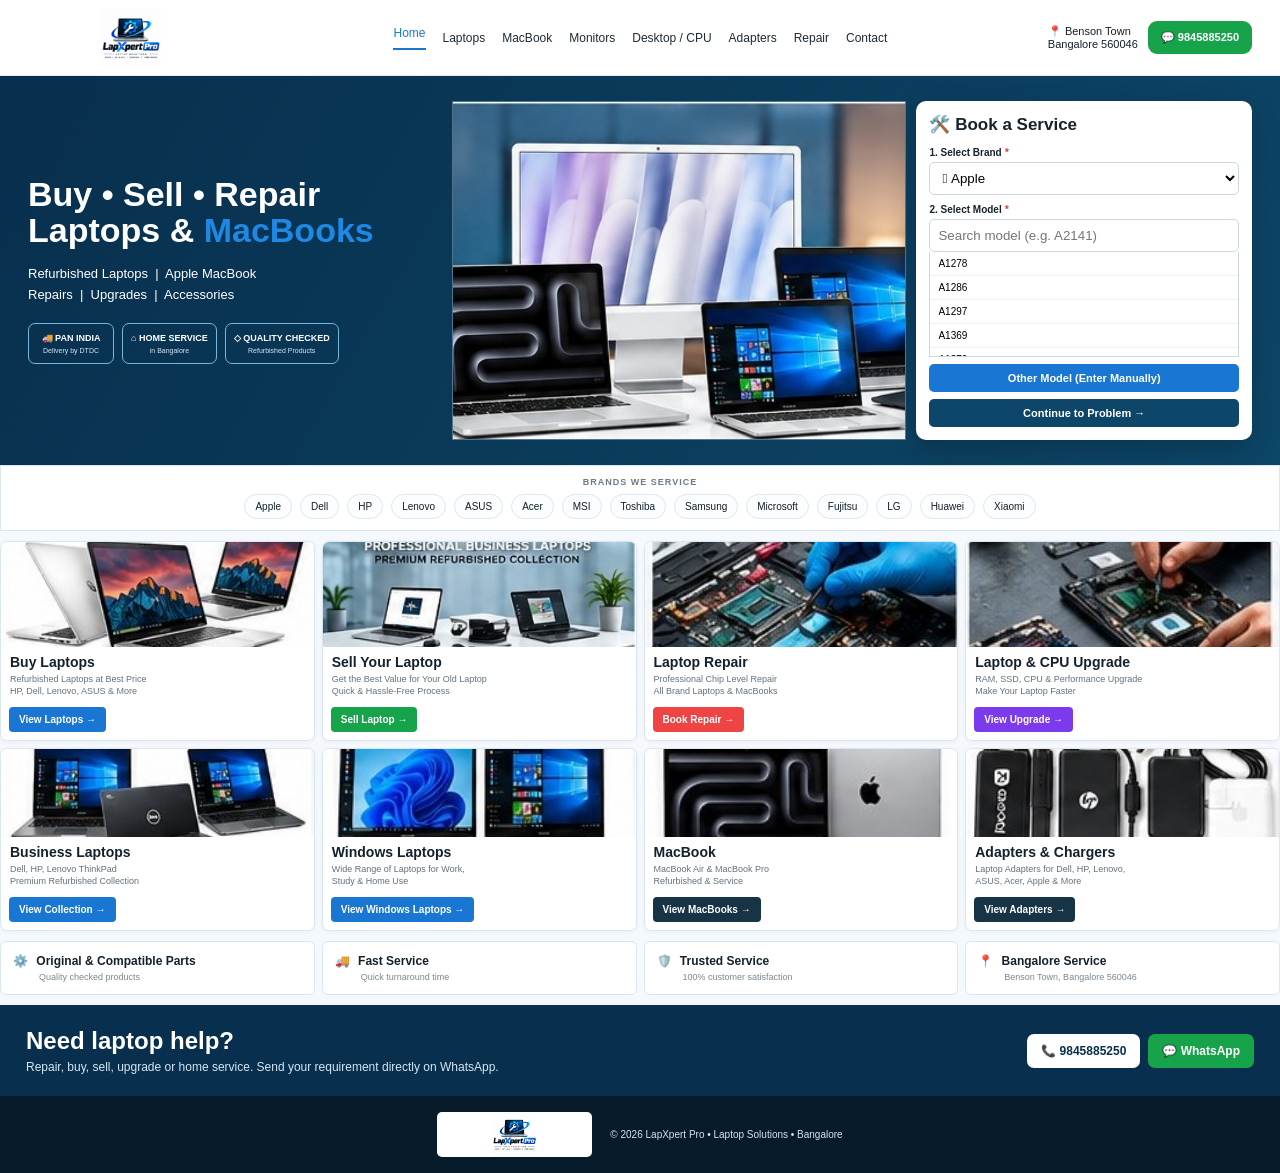
==== commit 1037b12d: "Add files via upload" ====
--- a/index.html
+++ b/index.html
@@ -1,10 +1,106 @@
-<!doctype html><html><head><meta charset="utf-8"><meta name="viewport" content="width=device-width,initial-scale=1"><title>LapXpert Pro | Laptop Services Bangalore</title><meta name="description" content="LapXpert Pro laptop repair, buy, sell and upgrade services in Bangalore."><link rel="stylesheet" href="styles.css"></head><body>
-<header class="header"><img src="assets/logo.png" class="logo"><nav><a>Home</a><a> Laptops</a><a>MacBook</a><a>Monitors</a><a>Desktop / CPU</a><a>Adapters</a><a>Repair</a><a>Contact</a></nav><div class="loc">📍 Benson Town<br>Bangalore 560046</div><a class="wa top" href="https://wa.me/919845885250">◉ 9845885250</a></header>
-<main>
-<section class="hero"><div class="hero-copy"><h1>Buy • Sell • Repair<br>Laptops &amp; <span>MacBooks</span></h1><p>Refurbished Laptops&nbsp; | &nbsp;Apple MacBook<br>Repairs&nbsp; | &nbsp;Upgrades&nbsp; | &nbsp;Accessories</p><div class="badges"><b>🚚 <strong>PAN INDIA</strong><small>Delivery by DTDC</small></b><b>⌂ <strong>Home Service</strong><small>in Bangalore</small></b><b>♢ <strong>Quality Checked</strong><small>Refurbished Products</small></b></div></div><div class="hero-products"><img src="assets/hero-products.jpg"></div><div class="service-panel"><h2>🛠️ Book a Service</h2><label>1. Select Brand <em>*</em></label><select id="brand"><option> Apple</option><option>Dell</option><option>HP</option><option>Lenovo</option><option>ASUS</option><option>Acer</option></select><label>2. Select Model <em>*</em></label><input id="model" placeholder="Search model (e.g. A2141)"><div class="model-list" id="modelList"></div><button class="other" onclick="manualModel()">Other Model (Enter Manually)</button></div></section>
-<section class="brands"><img src="assets/brand-row.jpg"></section>
-<section class="cards maincards"><article><img src="assets/buy.jpg"><h3>Buy Laptops</h3><p>Refurbished Laptops at Best Price<br>HP, Dell, Lenovo, ASUS &amp; More</p><button onclick="openFlow('buy')">View Laptops　→</button></article><article><img src="assets/sell.jpg"><h3>Sell Your Laptop</h3><p>Get the Best Value for Your Old Laptop<br>Quick &amp; Hassle-Free Process</p><button class="green" onclick="openFlow('sell')">Sell Laptop　→</button></article><article><img src="assets/repair.jpg"><h3>Laptop Repair</h3><p>Professional Chip Level Repair<br>All Brand Laptops &amp; MacBooks</p><button class="red" onclick="openFlow('repair')">Book Repair　→</button></article><article><img src="assets/upgrade.jpg"><h3>Laptop &amp; CPU Upgrade</h3><p>RAM, SSD, CPU &amp; Performance Upgrade<br>Make Your Laptop Faster</p><button class="purple" onclick="openFlow('upgrade')">View Upgrade　→</button></article></section>
-<section class="cards smallcards"><article><img src="assets/business.jpg"><h3>Business Laptops</h3><p>Dell, HP, Lenovo ThinkPad<br>Premium Refurbished Collection</p><button onclick="openFlow('buy')">View Collection　→</button></article><article><img src="assets/windows.jpg"><h3>Windows Laptops</h3><p>Wide Range of Laptops for Work,<br>Study &amp; Home Use</p><button onclick="openFlow('buy')">View Windows Laptops　→</button></article><article><img src="assets/macbook.jpg"><h3>MacBook</h3><p>MacBook Air &amp; MacBook Pro<br>Refurbished &amp; Service</p><button class="dark" onclick="openFlow('repair')">View MacBooks　→</button></article><article><img src="assets/adapters.jpg"><h3>Adapters &amp; Chargers</h3><p>Laptop Adapters for Dell, HP, Lenovo,<br>ASUS, Acer, Apple &amp; More</p><button class="dark" onclick="openFlow('adapter')">View Adapters　→</button></article></section>
-<section class="features"><div>⚙️ <b>Original &amp; Compatible Parts</b><small>Quality checked products</small></div><div>🚚 <b>Fast Service</b><small>Quick turnaround time</small></div><div>🛡️ <b>Trusted Service</b><small>100% customer satisfaction</small></div><div>📍 <b>Bangalore Service</b><small>Benson Town, Bangalore 560046</small></div></section>
-</main><div class="modal" id="modal"><div class="modalbox"><button class="close" onclick="closeFlow()">×</button><div id="flow"></div></div></div>
-<script src="script.js"></script></body></html>+<!doctype html>
+<html lang="en">
+<head>
+<meta charset="utf-8">
+<meta name="viewport" content="width=device-width, initial-scale=1, viewport-fit=cover">
+<title>LapXpert Pro | Laptop Repair, Buy & Sell | Bangalore</title>
+<meta name="description" content="LapXpert Pro provides laptop repair, refurbished laptop sales, laptop upgrades, MacBook service and accessories in Bangalore.">
+<meta name="theme-color" content="#082f4d">
+<link rel="stylesheet" href="styles.css">
+</head>
+<body>
+<header class="site-header">
+  <a class="brand" href="#home" aria-label="LapXpert Pro home">
+    <img src="logo.png" alt="LapXpert Pro Laptop Solutions">
+  </a>
+  <nav class="nav" aria-label="Main navigation">
+    <a href="#home">Home</a><a href="#laptops">Laptops</a><a href="#macbook">MacBook</a>
+    <a href="#monitors">Monitors</a><a href="#desktop">Desktop / CPU</a><a href="#adapters">Adapters</a>
+    <a href="#repair">Repair</a><a href="#contact">Contact</a>
+  </nav>
+  <div class="header-contact">
+    <span>📍 Benson Town<br>Bangalore 560046</span>
+    <a class="wa" href="https://wa.me/919845885250?text=Hi%20LapXpert%20Pro,%20I%20need%20laptop%20service." target="_blank" rel="noopener">💬 9845885250</a>
+  </div>
+</header>
+
+<main id="home">
+<section class="hero">
+  <div class="hero-copy">
+    <h1>Buy • Sell • Repair<br>Laptops &amp; <span>MacBooks</span></h1>
+    <p>Refurbished Laptops &nbsp;|&nbsp; Apple MacBook<br>Repairs &nbsp;|&nbsp; Upgrades &nbsp;|&nbsp; Accessories</p>
+    <div class="badges">
+      <div><strong>🚚 PAN INDIA</strong><small>Delivery by DTDC</small></div>
+      <div><strong>⌂ HOME SERVICE</strong><small>in Bangalore</small></div>
+      <div><strong>◇ QUALITY CHECKED</strong><small>Refurbished Products</small></div>
+    </div>
+  </div>
+
+  <div class="hero-products">
+    <img src="hero-products.jpg" alt="Laptops available from LapXpert Pro" onerror="this.closest('.hero-products').classList.add('image-fallback');this.remove()">
+  </div>
+
+  <aside class="service-panel" aria-label="Quick service booking">
+    <h2>🛠️ Book a Service</h2>
+    <label for="quickBrand">1. Select Brand <em>*</em></label>
+    <select id="quickBrand"></select>
+    <label for="quickModel">2. Select Model <em>*</em></label>
+    <input id="quickModel" list="quickModelList" placeholder="Search model (e.g. A2141)" autocomplete="off">
+    <datalist id="quickModelList"></datalist>
+    <div class="quick-models" id="quickModelButtons"></div>
+    <button class="other-btn" id="quickOther">Other Model (Enter Manually)</button>
+    <button class="book-btn" id="quickBook">Continue to Problem →</button>
+  </aside>
+</section>
+
+<section class="brand-strip" id="laptops">
+  <div class="brand-title">BRANDS WE SERVICE</div>
+  <div class="brand-list">
+    <span>Apple</span><span>Dell</span><span>HP</span><span>Lenovo</span><span>ASUS</span><span>Acer</span>
+    <span>MSI</span><span>Toshiba</span><span>Samsung</span><span>Microsoft</span><span>Fujitsu</span><span>LG</span><span>Huawei</span><span>Xiaomi</span>
+  </div>
+</section>
+
+<section class="cards-section">
+  <div class="cards main-cards">
+    <article class="card"><img src="buy.jpg" alt="Buy refurbished laptops"><h3>Buy Laptops</h3><p>Refurbished Laptops at Best Price<br>HP, Dell, Lenovo, ASUS &amp; More</p><button data-flow="buy">View Laptops →</button></article>
+    <article class="card"><img src="sell.jpg" alt="Sell your old laptop"><h3>Sell Your Laptop</h3><p>Get the Best Value for Your Old Laptop<br>Quick &amp; Hassle-Free Process</p><button class="green" data-flow="sell">Sell Laptop →</button></article>
+    <article class="card" id="repair"><img src="repair.jpg" alt="Laptop repair service"><h3>Laptop Repair</h3><p>Professional Chip Level Repair<br>All Brand Laptops &amp; MacBooks</p><button class="red" data-flow="repair">Book Repair →</button></article>
+    <article class="card"><img src="upgrade.jpg" alt="Laptop and desktop upgrades"><h3>Laptop &amp; CPU Upgrade</h3><p>RAM, SSD, CPU &amp; Performance Upgrade<br>Make Your Laptop Faster</p><button class="purple" data-flow="upgrade">View Upgrade →</button></article>
+  </div>
+
+  <div class="cards small-cards">
+    <article class="card" id="business"><img src="business.jpg" alt="Business laptops"><h3>Business Laptops</h3><p>Dell, HP, Lenovo ThinkPad<br>Premium Refurbished Collection</p><button data-flow="buy">View Collection →</button></article>
+    <article class="card"><img src="windows.jpg" alt="Windows laptops"><h3>Windows Laptops</h3><p>Wide Range of Laptops for Work,<br>Study &amp; Home Use</p><button data-flow="buy">View Windows Laptops →</button></article>
+    <article class="card" id="macbook"><img src="macbook.jpg" alt="MacBook"><h3>MacBook</h3><p>MacBook Air &amp; MacBook Pro<br>Refurbished &amp; Service</p><button class="dark" data-flow="apple">View MacBooks →</button></article>
+    <article class="card" id="adapters"><img src="adapters.jpg" alt="Laptop adapters and chargers"><h3>Adapters &amp; Chargers</h3><p>Laptop Adapters for Dell, HP, Lenovo,<br>ASUS, Acer, Apple &amp; More</p><button class="dark" data-flow="adapter">View Adapters →</button></article>
+  </div>
+</section>
+
+<section class="features" id="monitors">
+  <div>⚙️ <b>Original &amp; Compatible Parts</b><small>Quality checked products</small></div>
+  <div>🚚 <b>Fast Service</b><small>Quick turnaround time</small></div>
+  <div>🛡️ <b>Trusted Service</b><small>100% customer satisfaction</small></div>
+  <div id="desktop">📍 <b>Bangalore Service</b><small>Benson Town, Bangalore 560046</small></div>
+</section>
+
+<section class="contact" id="contact">
+  <div><h2>Need laptop help?</h2><p>Repair, buy, sell, upgrade or home service. Send your requirement directly on WhatsApp.</p></div>
+  <div class="contact-actions">
+    <a href="tel:+919845885250">📞 9845885250</a>
+    <a class="wa" href="https://wa.me/919845885250?text=Hi%20LapXpert%20Pro,%20I%20need%20laptop%20service." target="_blank" rel="noopener">💬 WhatsApp</a>
+  </div>
+</section>
+</main>
+
+<div class="modal" id="modal" aria-hidden="true">
+  <div class="modal-box">
+    <button class="close" id="closeModal" aria-label="Close">×</button>
+    <div id="flow"></div>
+  </div>
+</div>
+
+<footer><img src="logo.png" alt="LapXpert Pro"><span>© 2026 LapXpert Pro • Laptop Solutions • Bangalore</span></footer>
+<script src="script.js"></script>
+</body>
+</html>
--- a/styles.css
+++ b/styles.css
@@ -1,2 +1,22 @@
-*{box-sizing:border-box}body{margin:0;font-family:Arial,Helvetica,sans-serif;color:#0b1424;background:#f7fbff}a{text-decoration:none;color:inherit}.header{height:94px;background:white;display:flex;align-items:center;padding:8px 48px;gap:22px;border-bottom:1px solid #dce8f2;position:sticky;top:0;z-index:5}.logo{width:335px;height:78px;object-fit:contain}.header nav{display:flex;gap:20px;font-size:13px;white-space:nowrap}.header nav a:first-child{color:#1769e8;border-bottom:2px solid #1769e8;padding-bottom:5px}.loc{font-size:12px;line-height:1.25;margin-left:auto;white-space:nowrap}.wa{background:#10a84a;color:white;border-radius:8px;padding:11px 18px;font-weight:700;white-space:nowrap}.hero{min-height:295px;background:linear-gradient(110deg,#0a2135,#0b334f 55%,#eaf5ff);display:grid;grid-template-columns:1fr 1.25fr 250px;gap:15px;padding:14px 18px 12px;color:#fff}.hero-copy{padding:24px 22px}.hero h1{font-size:42px;line-height:1.06;margin:0 0 14px}.hero h1 span{color:#0d8cf0}.hero-copy p{font-size:17px;line-height:1.45}.badges{display:flex;gap:8px;margin-top:24px}.badges b{border:1px solid #45a9ec;border-radius:7px;padding:9px 10px;font-size:11px;display:grid;grid-template-columns:24px 1fr;align-items:center}.badges strong,.badges small{grid-column:2}.badges small{font-weight:400}.hero-products{display:flex;align-items:center;justify-content:center;overflow:hidden}.hero-products img{width:100%;height:100%;object-fit:cover;border-radius:5px}.service-panel{background:#fff;color:#111;border-radius:10px;padding:14px;box-shadow:0 2px 10px #0003}.service-panel h2{font-size:20px;margin:0 0 16px}.service-panel label{font-size:12px;font-weight:700;display:block;margin:9px 0 5px}.service-panel em{color:red}.service-panel select,.service-panel input{width:100%;height:35px;border:1px solid #b9c7d5;border-radius:6px;padding:0 10px;background:white}.model-list{height:150px;overflow:auto;border:1px solid #b9c7d5;border-radius:5px;margin-top:7px}.model-list div{font-size:12px;padding:5px 9px;border-bottom:1px solid #eee}.other{width:100%;border:0;background:#126de5;color:white;padding:9px;border-radius:5px;font-weight:700;margin-top:7px}.brands{height:65px;background:white;padding:5px 18px}.brands img{width:100%;height:100%;object-fit:cover;object-position:left center}.cards{display:grid;gap:10px;padding:0 18px 10px;background:#f7fbff}.maincards{grid-template-columns:repeat(4,1fr)}.smallcards{grid-template-columns:repeat(4,1fr)}article{background:#fff;border:1px solid #dce6ef;border-radius:8px;padding:0 10px 10px;overflow:hidden;box-shadow:0 1px 3px #00000012}article img{width:100%;height:126px;object-fit:cover;display:block}article h3{margin:8px 4px 4px;font-size:17px}article p{margin:0 4px 9px;font-size:13px;line-height:1.3;color:#33404f;min-height:34px}article button{border:0;background:#1769e8;color:white;padding:8px 14px;border-radius:6px;font-weight:700}.green{background:#0caf55}.red{background:#f02d38}.purple{background:#7627e7}.dark{background:#142a3e}.features{display:grid;grid-template-columns:repeat(4,1fr);gap:12px;padding:5px 18px 20px}.features div{background:#fff;border-radius:8px;padding:16px 18px;font-size:25px;color:#106ce8;border:1px solid #e2e9ef}.features b,.features small{display:block;margin-left:42px;color:#111}.features b{margin-top:-27px;font-size:14px}.features small{font-size:12px;color:#657384;margin-top:4px}.modal{display:none;position:fixed;inset:0;background:#0008;z-index:20;align-items:center;justify-content:center}.modalbox{width:min(520px,92vw);background:white;border-radius:12px;padding:22px;position:relative}.close{position:absolute;right:10px;top:8px;border:0;background:none;font-size:28px}.flow-title{font-size:22px;margin:0 0 15px}.flow-grid{display:grid;grid-template-columns:1fr 1fr;gap:9px}.flow-btn{padding:12px;border:1px solid #d5e1ec;background:white;border-radius:8px;text-align:left;font-weight:700}.flow-btn:hover{border-color:#1671e8}.back{margin-top:12px;border:0;background:#eaf3ff;padding:9px;border-radius:6px}.form input,.form textarea{width:100%;padding:10px;margin:6px 0;border:1px solid #ccd8e3;border-radius:6px}.form button{width:100%;padding:11px;background:#10a84a;color:white;border:0;border-radius:6px;font-weight:700}
-@media(max-width:900px){.header{height:72px;padding:5px 10px;gap:7px}.logo{width:180px;height:58px}.header nav,.loc{display:none}.wa.top{font-size:12px;padding:9px 10px;margin-left:auto}.hero{grid-template-columns:1fr;min-height:0;padding:0}.hero-copy{padding:20px 16px 12px}.hero h1{font-size:30px}.hero-copy p{font-size:14px}.hero-products{height:170px}.service-panel{margin:8px 12px 15px}.brands{height:52px;padding:4px 8px}.maincards,.smallcards{grid-template-columns:repeat(2,1fr);padding:6px 8px;gap:7px}.cards article{padding:0 6px 7px}.cards article img{height:95px}.cards article h3{font-size:13px}.cards article p{font-size:10px;min-height:28px}.cards article button{font-size:9px;padding:6px 8px}.features{grid-template-columns:repeat(2,1fr);padding:5px 8px 12px;gap:6px}.features div{padding:10px;font-size:18px}.features b{font-size:11px;margin-left:28px;margin-top:-20px}.features small{font-size:9px;margin-left:28px}.badges{gap:5px;margin-top:12px}.badges b{font-size:8px;padding:6px}.badges small{font-size:7px}.flow-grid{grid-template-columns:1fr}}
+*{box-sizing:border-box}
+:root{--navy:#082f4d;--navy2:#0d4668;--blue:#1976d2;--light:#f4f9fd;--line:#dbe7ef;--text:#13212d}
+html{scroll-behavior:smooth}
+body{margin:0;font-family:Arial,Helvetica,sans-serif;background:#f5f9fd;color:var(--text)}
+img{max-width:100%;display:block}
+.site-header{height:76px;background:#fff;display:flex;align-items:center;gap:18px;padding:8px 28px;border-bottom:1px solid #e5edf3;position:sticky;top:0;z-index:20}
+.brand{width:205px;flex:0 0 205px;height:60px;display:flex;align-items:center}.brand img{width:100%;height:100%;object-fit:contain}
+.nav{display:flex;align-items:center;justify-content:center;gap:17px;flex:1}.nav a{font-size:12px;color:#1d2b36;text-decoration:none;white-space:nowrap}.nav a:first-child{color:#1976d2;border-bottom:2px solid #1976d2;padding-bottom:8px}
+.header-contact{display:flex;align-items:center;gap:10px;font-size:11px;white-space:nowrap}.wa{background:#16a34a;color:#fff!important;border-radius:9px;padding:10px 13px;text-decoration:none;font-weight:700}
+.hero{max-width:1280px;margin:0 auto;background:linear-gradient(120deg,#082f4d,#0d4668);min-height:335px;display:grid;grid-template-columns:1.05fr 1.15fr .85fr;gap:10px;padding:25px 28px;color:#fff}
+.hero-copy{display:flex;flex-direction:column;justify-content:center}.hero-copy h1{font-size:34px;line-height:1.04;margin:0 0 15px;font-weight:800}.hero-copy h1 span{color:#1e88e5}.hero-copy p{font-size:13px;line-height:1.65;margin:0 0 17px}
+.badges{display:flex;gap:8px}.badges div{border:1px solid #77b7dc;border-radius:7px;padding:9px 8px;min-width:86px;text-align:center}.badges strong{font-size:9px;display:block}.badges small{font-size:7px;color:#d4e8f6;display:block;margin-top:4px}
+.hero-products{min-height:285px;border:1px solid rgba(255,255,255,.3);display:flex;align-items:center;justify-content:center;overflow:hidden}.hero-products img{width:100%;height:100%;object-fit:cover}.image-fallback{background:radial-gradient(circle at 50% 50%,#1c668d,#06283f);position:relative}.image-fallback:after{content:"MacBook • Laptop • PC";font-weight:800;font-size:22px;color:#fff;opacity:.8}
+.service-panel{background:#fff;color:#17232c;border-radius:10px;padding:13px;box-shadow:0 10px 28px rgba(0,0,0,.2);align-self:center}.service-panel h2{font-size:17px;margin:0 0 12px}.service-panel label{display:block;font-size:10px;font-weight:700;margin:9px 0 4px}.service-panel em{color:#e53935}.service-panel select,.service-panel input{width:100%;height:33px;border:1px solid #ccd7df;border-radius:5px;padding:6px 8px;background:#fff}.quick-models{height:105px;overflow:auto;border:1px solid #ccd7df;border-top:0}.quick-models button{display:block;width:100%;border:0;border-bottom:1px solid #edf1f4;background:#fff;text-align:left;padding:6px 8px;font-size:10px;cursor:pointer}.quick-models button:hover{background:#eef7ff}.other-btn,.book-btn{width:100%;border:0;border-radius:5px;padding:8px;margin-top:7px;font-size:11px;font-weight:700;cursor:pointer}.other-btn{background:#1976d2;color:#fff}.book-btn{background:#0d4668;color:#fff}
+.brand-strip{max-width:1280px;margin:0 auto;background:#fff;border:1px solid var(--line);padding:11px 18px}.brand-title{text-align:center;font-size:9px;font-weight:800;color:#6d7b86;margin-bottom:7px;letter-spacing:1px}.brand-list{display:flex;flex-wrap:wrap;justify-content:center;gap:8px}.brand-list span{border:1px solid #dce8f0;border-radius:20px;padding:6px 10px;font-size:10px;background:#fbfdff}
+.cards-section{max-width:1280px;margin:0 auto;padding:10px 0}.cards{display:grid;grid-template-columns:repeat(4,1fr);gap:7px}.card{background:#fff;border:1px solid var(--line);border-radius:7px;overflow:hidden;box-shadow:0 1px 4px rgba(10,40,60,.05);padding-bottom:8px}.card img{height:105px;width:100%;object-fit:cover;background:#edf4f8}.card h3{font-size:14px;margin:7px 9px 3px}.card p{font-size:9px;line-height:1.35;color:#62717d;min-height:28px;margin:0 9px 6px}.card button{margin:0 8px;border:0;border-radius:4px;background:#1976d2;color:#fff;font-size:10px;font-weight:700;padding:7px 10px;cursor:pointer}.card button.green{background:#16a34a}.card button.red{background:#ef4444}.card button.purple{background:#7c3aed}.card button.dark{background:#173346}.small-cards{margin-top:7px}.small-cards .card img{height:88px}
+.features{max-width:1280px;margin:0 auto 10px;display:grid;grid-template-columns:repeat(4,1fr);gap:7px}.features div{background:#fff;border:1px solid var(--line);border-radius:6px;padding:12px;font-size:12px}.features b{margin-left:5px}.features small{display:block;color:#7a8790;margin:4px 0 0 26px;font-size:9px}
+.contact{max-width:1280px;margin:10px auto 0;background:#082f4d;color:#fff;padding:22px 26px;display:flex;justify-content:space-between;align-items:center;gap:20px}.contact h2{margin:0 0 5px}.contact p{margin:0;color:#d6e7f2;font-size:12px}.contact-actions{display:flex;gap:8px}.contact-actions a{padding:10px 14px;border-radius:7px;background:#fff;color:#082f4d;text-decoration:none;font-weight:700;font-size:12px}.contact-actions .wa{color:#fff;background:#16a34a}
+footer{background:#071b2a;color:#d8e5ed;padding:16px 24px;display:flex;align-items:center;justify-content:center;gap:18px;font-size:10px}footer img{width:155px;height:45px;object-fit:contain;background:#fff;border-radius:5px}
+.modal{display:none;position:fixed;inset:0;background:rgba(0,20,35,.62);z-index:50;align-items:center;justify-content:center;padding:16px}.modal-box{width:min(720px,100%);max-height:90vh;overflow:auto;background:#fff;border-radius:12px;padding:20px;position:relative}.close{position:absolute;right:10px;top:8px;border:0;background:#eef4f8;border-radius:50%;width:30px;height:30px;font-size:22px;cursor:pointer}.flow-title{margin:0 0 14px;color:#082f4d}.flow-grid{display:grid;grid-template-columns:repeat(3,1fr);gap:8px}.flow-btn{border:1px solid #d7e4ed;background:#f8fbfd;border-radius:7px;padding:10px;font-size:12px;text-align:left;cursor:pointer}.flow-btn:hover{border-color:#1976d2;background:#eef7ff}.back{margin-top:12px;border:0;background:#e9f1f6;padding:8px 12px;border-radius:6px}.form{display:grid;gap:9px}.form input,.form textarea{width:100%;border:1px solid #ccd9e2;border-radius:6px;padding:10px;font:inherit}.form button{border:0;background:#16a34a;color:#fff;border-radius:7px;padding:11px;font-weight:700;cursor:pointer}
+@media(max-width:1100px){.site-header{padding:8px 12px}.nav{gap:9px}.header-contact{display:none}.hero{grid-template-columns:1fr 1fr}.service-panel{grid-column:1/-1;max-width:520px;width:100%;margin:auto}.hero-products{grid-column:2;grid-row:1}.hero-copy{grid-column:1;grid-row:1}.cards,.features{padding-left:8px;padding-right:8px}}
+@media(max-width:720px){.site-header{height:auto;min-height:65px;flex-wrap:wrap;position:relative}.brand{width:170px;flex-basis:170px;height:50px}.nav{order:3;overflow-x:auto;justify-content:flex-start;width:100%;flex-basis:100%;padding-bottom:4px}.nav a{font-size:10px}.hero{grid-template-columns:1fr;padding:17px 13px;gap:9px}.hero-copy,.hero-products{grid-column:1;grid-row:auto}.hero-copy h1{font-size:29px}.hero-products{height:180px;min-height:180px}.service-panel{grid-column:1}.cards{grid-template-columns:repeat(2,1fr);gap:6px}.card img{height:90px}.small-cards .card img{height:75px}.card h3{font-size:12px}.card p{font-size:8px}.features{grid-template-columns:repeat(2,1fr)}.contact{margin:8px 8px 0;border-radius:8px;display:block}.contact-actions{margin-top:12px}footer{flex-direction:column}}
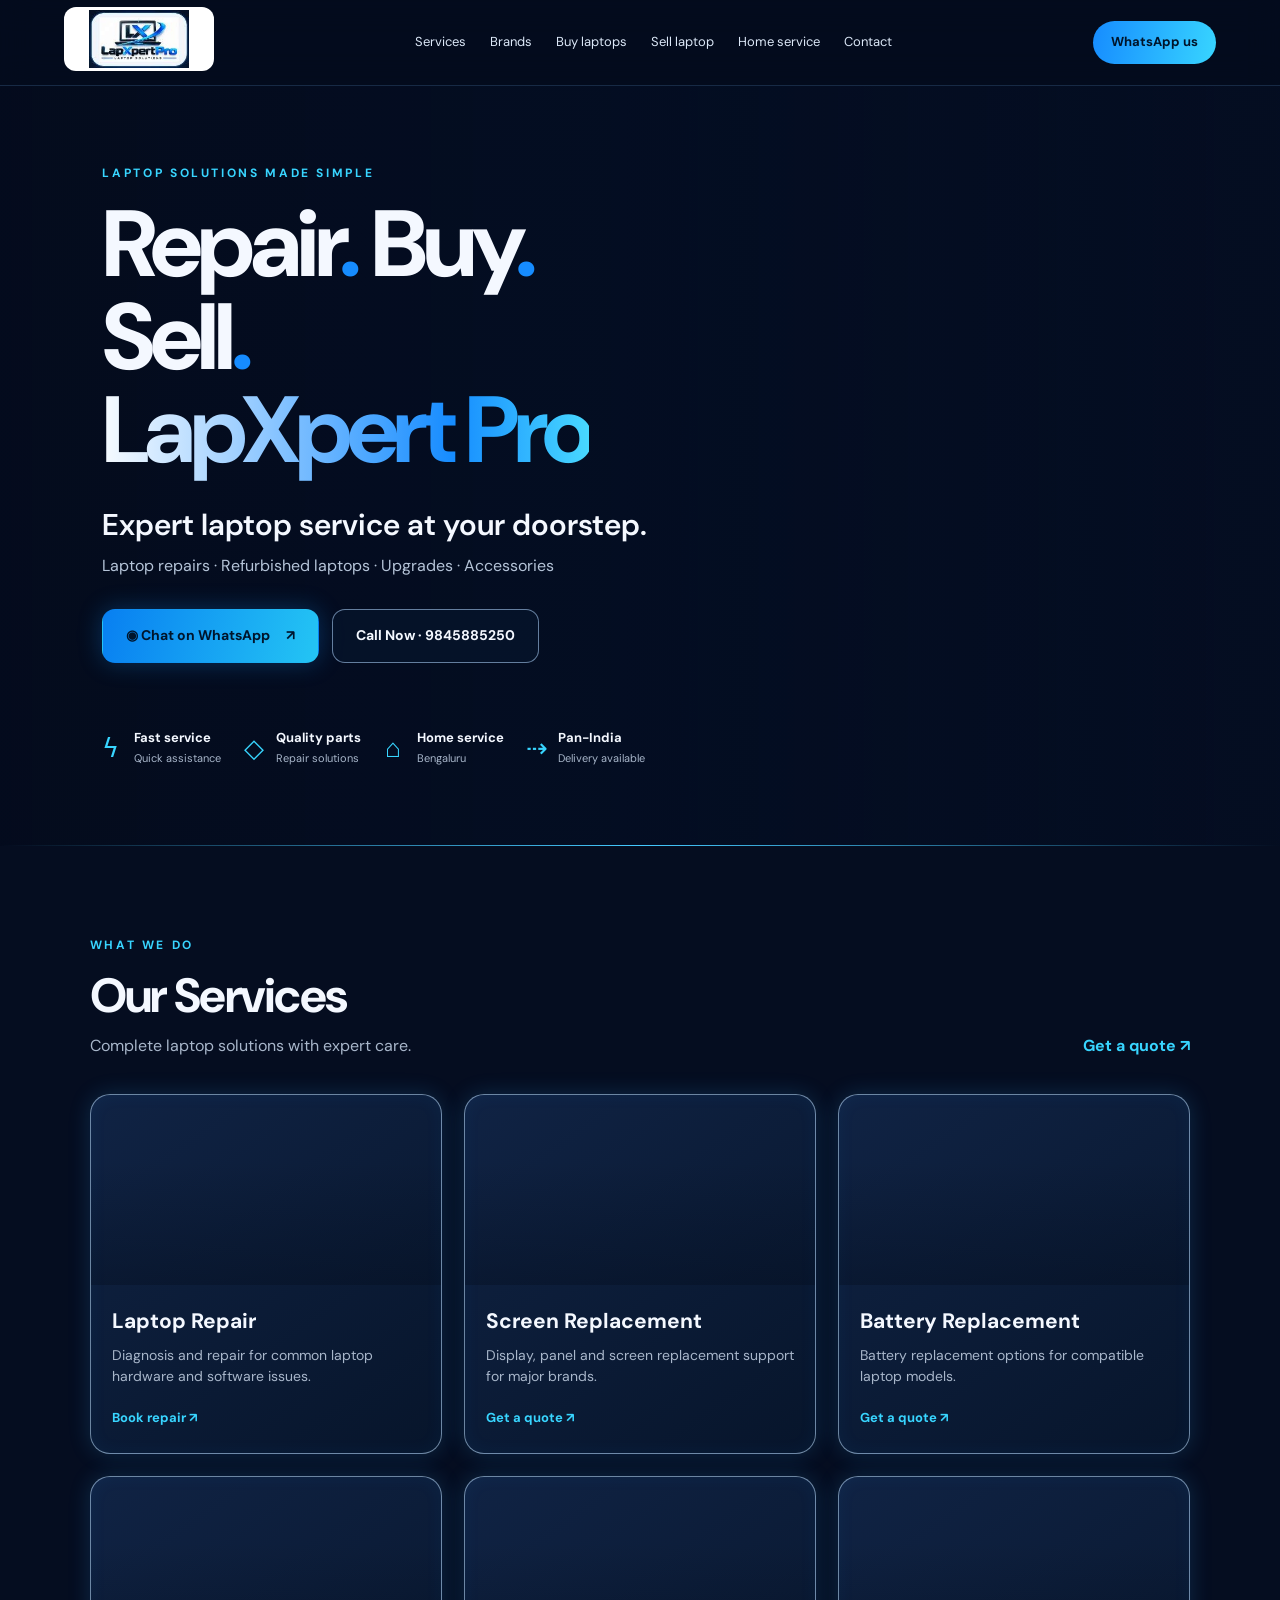
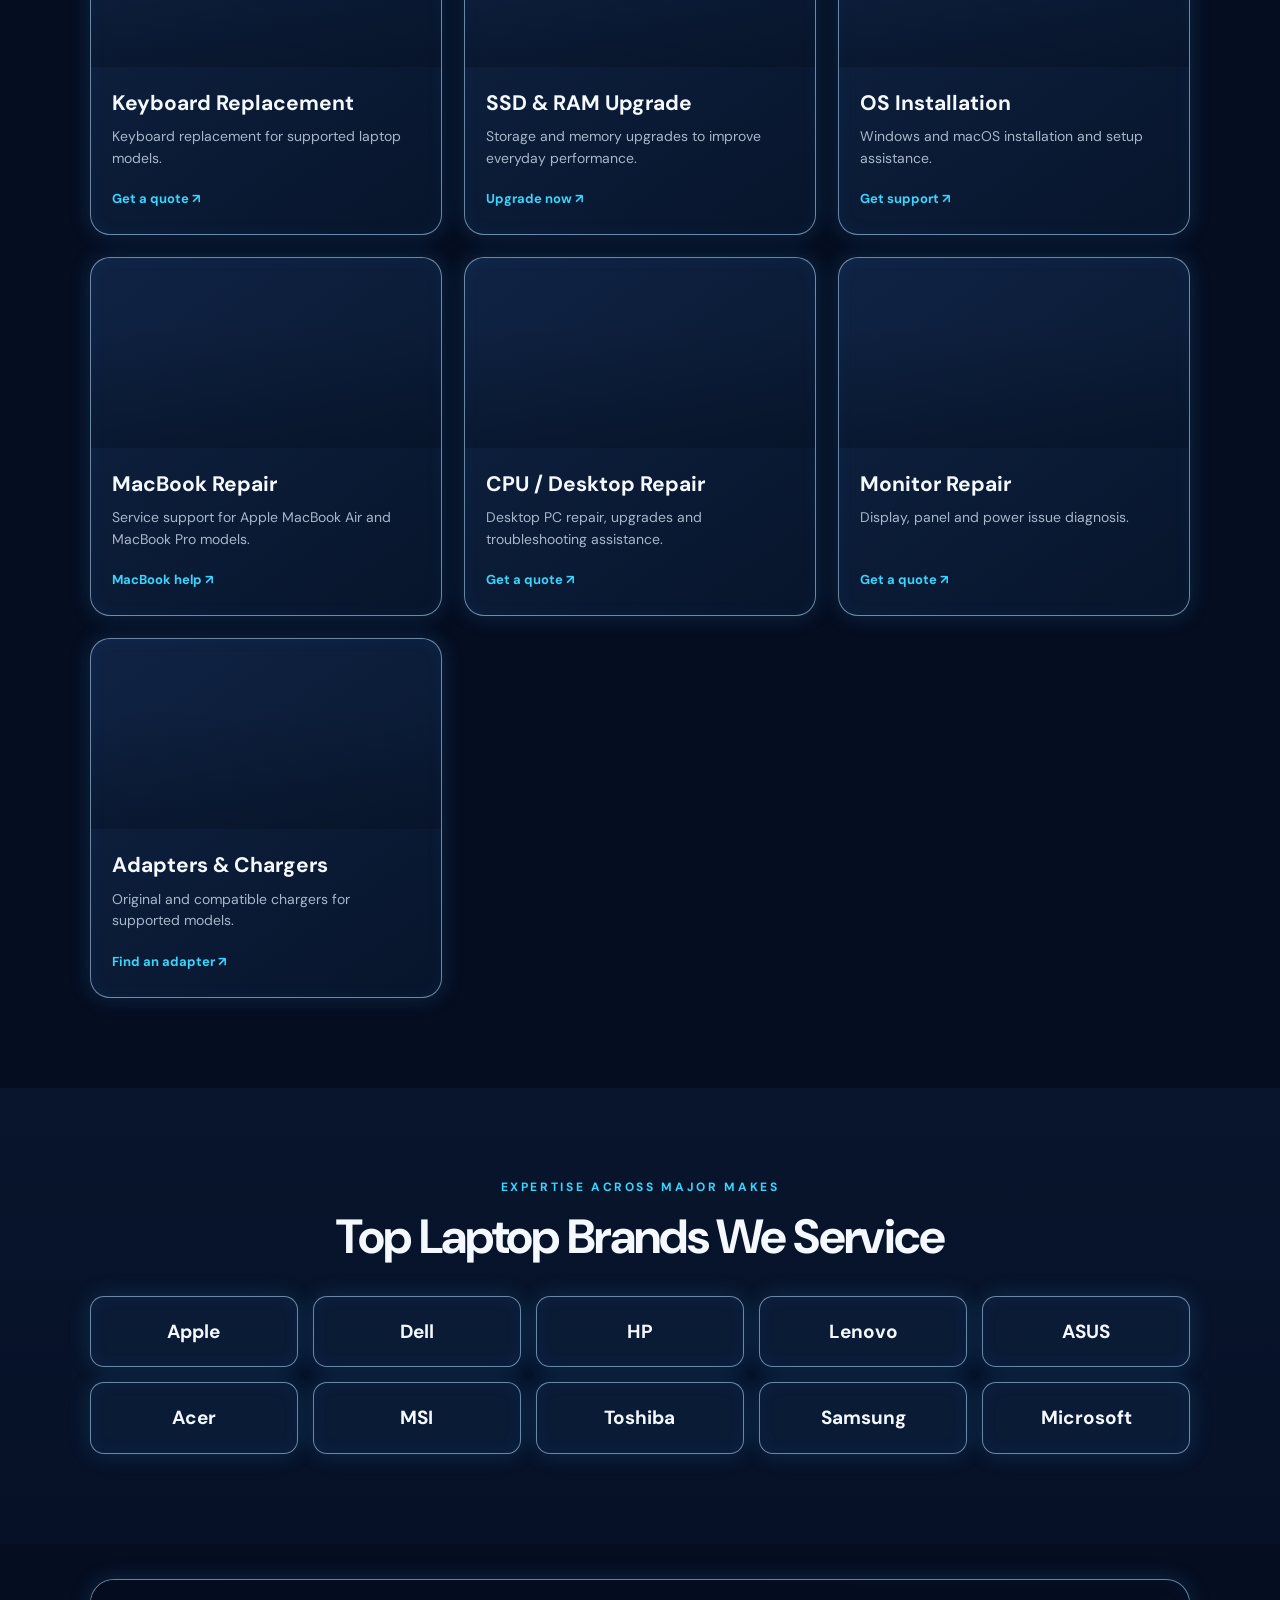
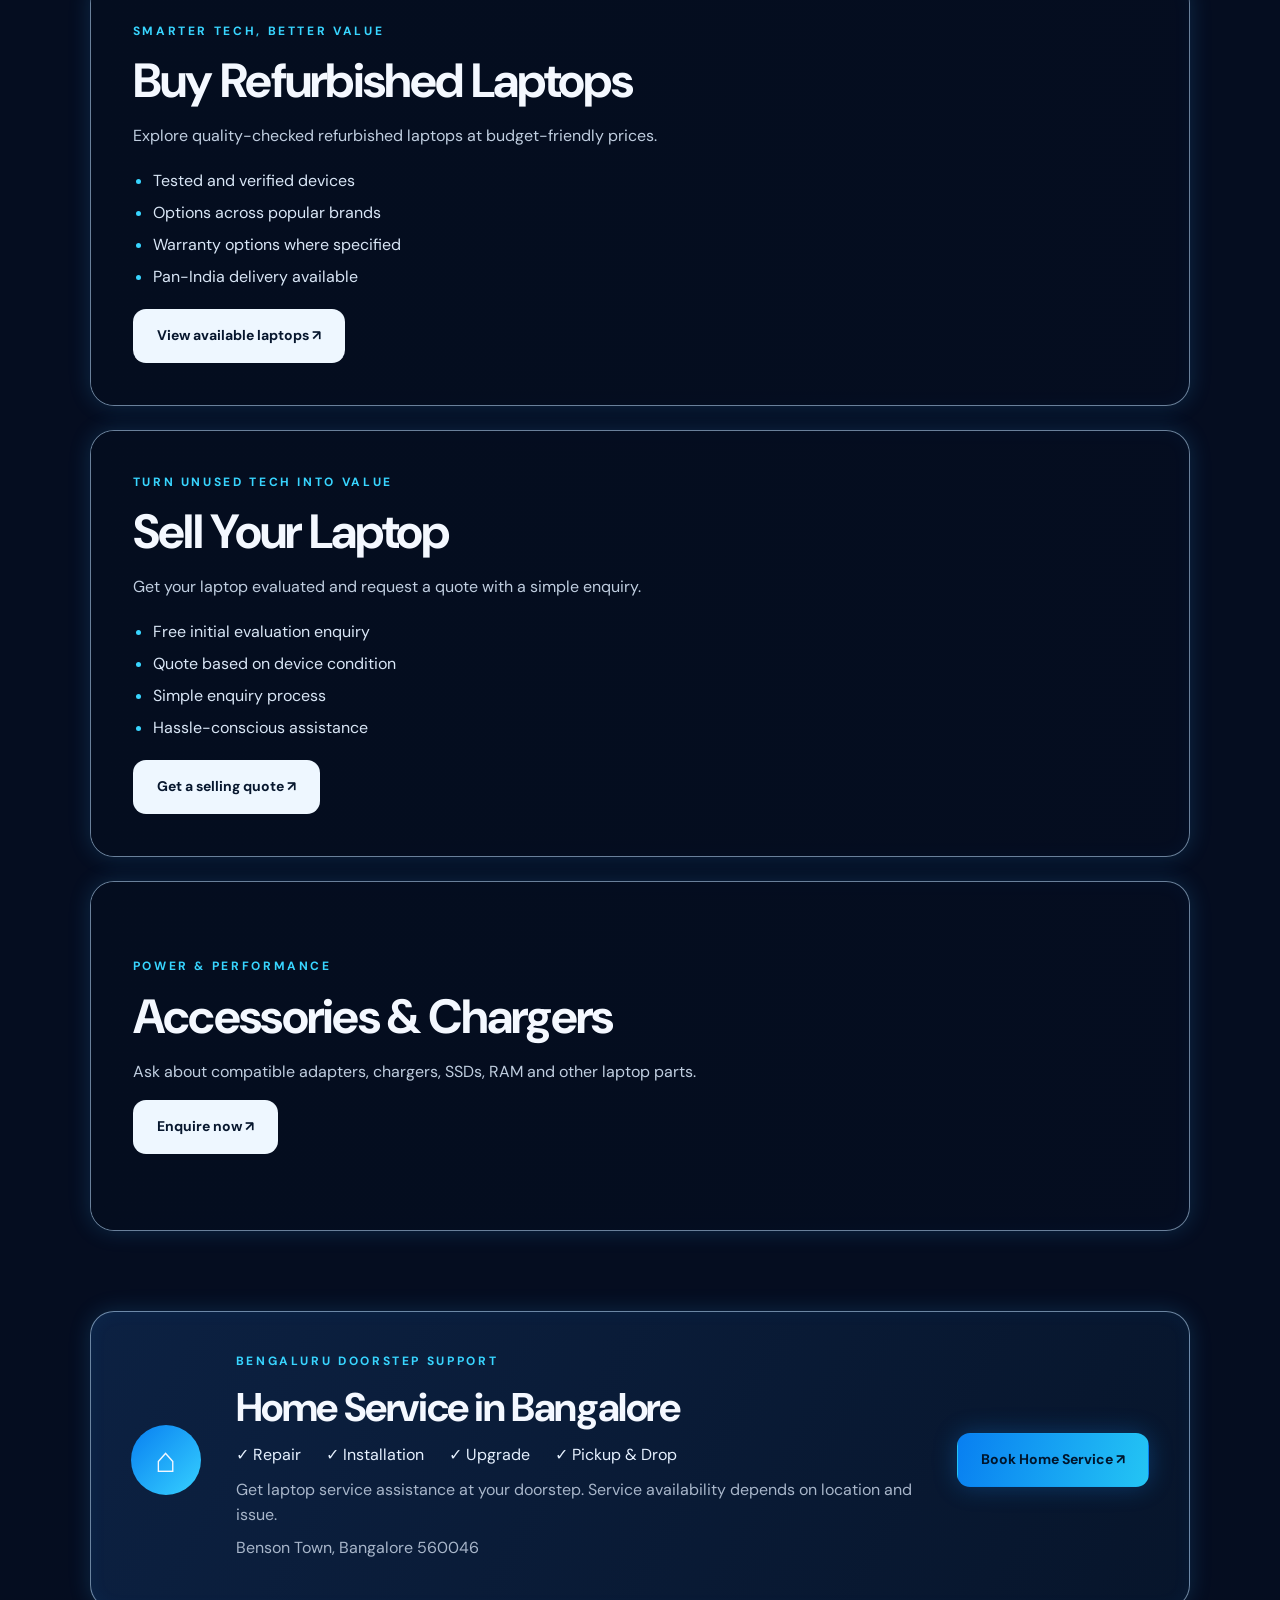
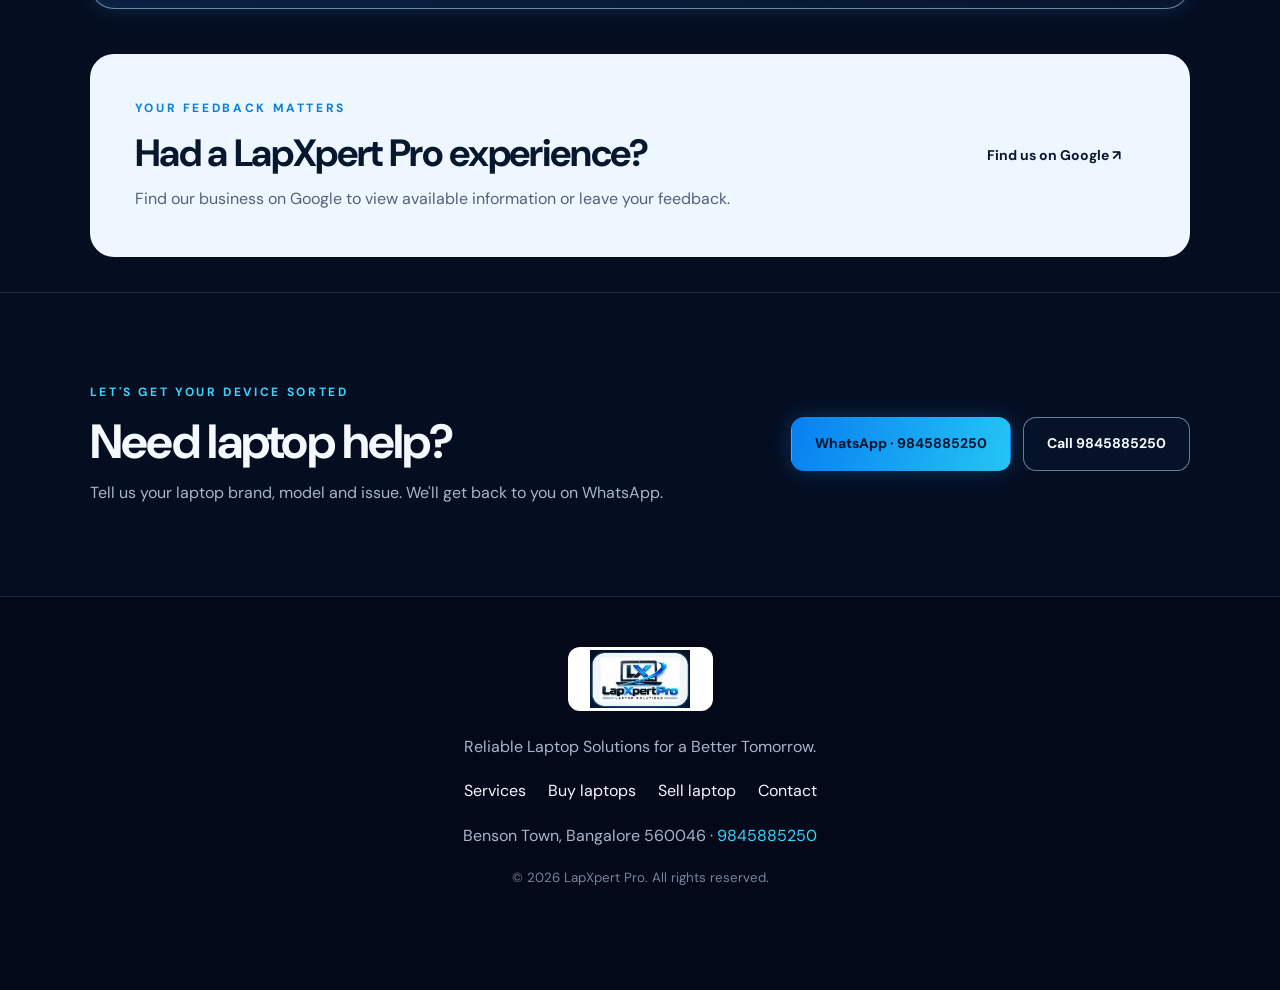
==== commit 6c22fc10: "Add files via upload" ====
--- a/index.html
+++ b/index.html
@@ -1,106 +1,100 @@
 <!doctype html>
 <html lang="en">
 <head>
-<meta charset="utf-8">
-<meta name="viewport" content="width=device-width, initial-scale=1, viewport-fit=cover">
-<title>LapXpert Pro | Laptop Repair, Buy & Sell | Bangalore</title>
-<meta name="description" content="LapXpert Pro provides laptop repair, refurbished laptop sales, laptop upgrades, MacBook service and accessories in Bangalore.">
-<meta name="theme-color" content="#082f4d">
-<link rel="stylesheet" href="styles.css">
+  <meta charset="utf-8">
+  <meta name="viewport" content="width=device-width, initial-scale=1">
+  <meta name="theme-color" content="#050d20">
+  <meta name="description" content="LapXpert Pro offers laptop repair, refurbished laptop sales, upgrades, accessories and home service in Bengaluru.">
+  <title>LapXpert Pro | Laptop Repair, Buy & Sell in Bengaluru</title>
+  <link rel="stylesheet" href="styles.css">
 </head>
 <body>
-<header class="site-header">
+<header class="header">
   <a class="brand" href="#home" aria-label="LapXpert Pro home">
-    <img src="logo.png" alt="LapXpert Pro Laptop Solutions">
+    <img src="logo.jpg" alt="LapXpert Pro logo">
   </a>
-  <nav class="nav" aria-label="Main navigation">
-    <a href="#home">Home</a><a href="#laptops">Laptops</a><a href="#macbook">MacBook</a>
-    <a href="#monitors">Monitors</a><a href="#desktop">Desktop / CPU</a><a href="#adapters">Adapters</a>
-    <a href="#repair">Repair</a><a href="#contact">Contact</a>
+  <button class="menu-toggle" aria-label="Open navigation" aria-expanded="false">☰</button>
+  <nav class="nav">
+    <a href="#services">Services</a><a href="#brands">Brands</a><a href="#buy">Buy laptops</a>
+    <a href="#sell">Sell laptop</a><a href="#home-service">Home service</a><a href="#contact">Contact</a>
   </nav>
-  <div class="header-contact">
-    <span>📍 Benson Town<br>Bangalore 560046</span>
-    <a class="wa" href="https://wa.me/919845885250?text=Hi%20LapXpert%20Pro,%20I%20need%20laptop%20service." target="_blank" rel="noopener">💬 9845885250</a>
-  </div>
+  <a class="header-cta" href="https://wa.me/919845885250?text=Hi%20LapXpert%20Pro%2C%20I%20need%20help." target="_blank" rel="noopener">WhatsApp us</a>
 </header>
 
-<main id="home">
-<section class="hero">
-  <div class="hero-copy">
-    <h1>Buy • Sell • Repair<br>Laptops &amp; <span>MacBooks</span></h1>
-    <p>Refurbished Laptops &nbsp;|&nbsp; Apple MacBook<br>Repairs &nbsp;|&nbsp; Upgrades &nbsp;|&nbsp; Accessories</p>
-    <div class="badges">
-      <div><strong>🚚 PAN INDIA</strong><small>Delivery by DTDC</small></div>
-      <div><strong>⌂ HOME SERVICE</strong><small>in Bangalore</small></div>
-      <div><strong>◇ QUALITY CHECKED</strong><small>Refurbished Products</small></div>
+<main>
+<section class="hero" id="home">
+  <div class="hero-bg"></div>
+  <div class="hero-content">
+    <p class="eyebrow">LAPTOP SOLUTIONS MADE SIMPLE</p>
+    <h1>Repair<span>.</span> Buy<span>.</span><br>Sell<span>.</span><br><b>LapXpert Pro</b></h1>
+    <p class="hero-lead">Expert laptop service at your doorstep.</p>
+    <p class="hero-sub">Laptop repairs · Refurbished laptops · Upgrades · Accessories</p>
+    <div class="hero-actions">
+      <a class="btn primary" href="https://wa.me/919845885250?text=Hi%20LapXpert%20Pro%2C%20I%20need%20laptop%20service." target="_blank" rel="noopener">◉ Chat on WhatsApp <span>↗</span></a>
+      <a class="btn outline" href="tel:+919845885250">Call Now · 9845885250</a>
     </div>
-  </div>
-
-  <div class="hero-products">
-    <img src="hero-products.jpg" alt="Laptops available from LapXpert Pro" onerror="this.closest('.hero-products').classList.add('image-fallback');this.remove()">
-  </div>
-
-  <aside class="service-panel" aria-label="Quick service booking">
-    <h2>🛠️ Book a Service</h2>
-    <label for="quickBrand">1. Select Brand <em>*</em></label>
-    <select id="quickBrand"></select>
-    <label for="quickModel">2. Select Model <em>*</em></label>
-    <input id="quickModel" list="quickModelList" placeholder="Search model (e.g. A2141)" autocomplete="off">
-    <datalist id="quickModelList"></datalist>
-    <div class="quick-models" id="quickModelButtons"></div>
-    <button class="other-btn" id="quickOther">Other Model (Enter Manually)</button>
-    <button class="book-btn" id="quickBook">Continue to Problem →</button>
-  </aside>
-</section>
-
-<section class="brand-strip" id="laptops">
-  <div class="brand-title">BRANDS WE SERVICE</div>
-  <div class="brand-list">
-    <span>Apple</span><span>Dell</span><span>HP</span><span>Lenovo</span><span>ASUS</span><span>Acer</span>
-    <span>MSI</span><span>Toshiba</span><span>Samsung</span><span>Microsoft</span><span>Fujitsu</span><span>LG</span><span>Huawei</span><span>Xiaomi</span>
+    <div class="trust-row">
+      <div><i>ϟ</i><strong>Fast service</strong><small>Quick assistance</small></div>
+      <div><i>◇</i><strong>Quality parts</strong><small>Repair solutions</small></div>
+      <div><i>⌂</i><strong>Home service</strong><small>Bengaluru</small></div>
+      <div><i>⇢</i><strong>Pan-India</strong><small>Delivery available</small></div>
+    </div>
   </div>
 </section>
 
-<section class="cards-section">
-  <div class="cards main-cards">
-    <article class="card"><img src="buy.jpg" alt="Buy refurbished laptops"><h3>Buy Laptops</h3><p>Refurbished Laptops at Best Price<br>HP, Dell, Lenovo, ASUS &amp; More</p><button data-flow="buy">View Laptops →</button></article>
-    <article class="card"><img src="sell.jpg" alt="Sell your old laptop"><h3>Sell Your Laptop</h3><p>Get the Best Value for Your Old Laptop<br>Quick &amp; Hassle-Free Process</p><button class="green" data-flow="sell">Sell Laptop →</button></article>
-    <article class="card" id="repair"><img src="repair.jpg" alt="Laptop repair service"><h3>Laptop Repair</h3><p>Professional Chip Level Repair<br>All Brand Laptops &amp; MacBooks</p><button class="red" data-flow="repair">Book Repair →</button></article>
-    <article class="card"><img src="upgrade.jpg" alt="Laptop and desktop upgrades"><h3>Laptop &amp; CPU Upgrade</h3><p>RAM, SSD, CPU &amp; Performance Upgrade<br>Make Your Laptop Faster</p><button class="purple" data-flow="upgrade">View Upgrade →</button></article>
-  </div>
-
-  <div class="cards small-cards">
-    <article class="card" id="business"><img src="business.jpg" alt="Business laptops"><h3>Business Laptops</h3><p>Dell, HP, Lenovo ThinkPad<br>Premium Refurbished Collection</p><button data-flow="buy">View Collection →</button></article>
-    <article class="card"><img src="windows.jpg" alt="Windows laptops"><h3>Windows Laptops</h3><p>Wide Range of Laptops for Work,<br>Study &amp; Home Use</p><button data-flow="buy">View Windows Laptops →</button></article>
-    <article class="card" id="macbook"><img src="macbook.jpg" alt="MacBook"><h3>MacBook</h3><p>MacBook Air &amp; MacBook Pro<br>Refurbished &amp; Service</p><button class="dark" data-flow="apple">View MacBooks →</button></article>
-    <article class="card" id="adapters"><img src="adapters.jpg" alt="Laptop adapters and chargers"><h3>Adapters &amp; Chargers</h3><p>Laptop Adapters for Dell, HP, Lenovo,<br>ASUS, Acer, Apple &amp; More</p><button class="dark" data-flow="adapter">View Adapters →</button></article>
+<section class="section" id="services">
+  <div class="section-head"><div><p class="eyebrow">WHAT WE DO</p><h2>Our Services</h2><p>Complete laptop solutions with expert care.</p></div><a class="text-link" href="#contact">Get a quote ↗</a></div>
+  <div class="service-grid">
+    <article class="service-card"><div class="service-image img-repair"></div><div class="card-copy"><h3>Laptop Repair</h3><p>Diagnosis and repair for common laptop hardware and software issues.</p><a href="#contact">Book repair ↗</a></div></article>
+    <article class="service-card"><div class="service-image img-screen"></div><div class="card-copy"><h3>Screen Replacement</h3><p>Display, panel and screen replacement support for major brands.</p><a href="#contact">Get a quote ↗</a></div></article>
+    <article class="service-card"><div class="service-image img-battery"></div><div class="card-copy"><h3>Battery Replacement</h3><p>Battery replacement options for compatible laptop models.</p><a href="#contact">Get a quote ↗</a></div></article>
+    <article class="service-card"><div class="service-image img-keyboard"></div><div class="card-copy"><h3>Keyboard Replacement</h3><p>Keyboard replacement for supported laptop models.</p><a href="#contact">Get a quote ↗</a></div></article>
+    <article class="service-card"><div class="service-image img-ssd"></div><div class="card-copy"><h3>SSD & RAM Upgrade</h3><p>Storage and memory upgrades to improve everyday performance.</p><a href="#contact">Upgrade now ↗</a></div></article>
+    <article class="service-card"><div class="service-image img-os"></div><div class="card-copy"><h3>OS Installation</h3><p>Windows and macOS installation and setup assistance.</p><a href="#contact">Get support ↗</a></div></article>
+    <article class="service-card"><div class="service-image img-mac"></div><div class="card-copy"><h3>MacBook Repair</h3><p>Service support for Apple MacBook Air and MacBook Pro models.</p><a href="#contact">MacBook help ↗</a></div></article>
+    <article class="service-card"><div class="service-image img-desktop"></div><div class="card-copy"><h3>CPU / Desktop Repair</h3><p>Desktop PC repair, upgrades and troubleshooting assistance.</p><a href="#contact">Get a quote ↗</a></div></article>
+    <article class="service-card"><div class="service-image img-monitor"></div><div class="card-copy"><h3>Monitor Repair</h3><p>Display, panel and power issue diagnosis.</p><a href="#contact">Get a quote ↗</a></div></article>
+    <article class="service-card"><div class="service-image img-adapter"></div><div class="card-copy"><h3>Adapters & Chargers</h3><p>Original and compatible chargers for supported models.</p><a href="#contact">Find an adapter ↗</a></div></article>
   </div>
 </section>
 
-<section class="features" id="monitors">
-  <div>⚙️ <b>Original &amp; Compatible Parts</b><small>Quality checked products</small></div>
-  <div>🚚 <b>Fast Service</b><small>Quick turnaround time</small></div>
-  <div>🛡️ <b>Trusted Service</b><small>100% customer satisfaction</small></div>
-  <div id="desktop">📍 <b>Bangalore Service</b><small>Benson Town, Bangalore 560046</small></div>
+<section class="section brands-section" id="brands">
+  <p class="eyebrow">EXPERTISE ACROSS MAJOR MAKES</p><h2>Top Laptop Brands We Service</h2>
+  <div class="brand-grid">
+    <span>Apple</span><span>Dell</span><span>HP</span><span>Lenovo</span><span>ASUS</span><span>Acer</span><span>MSI</span><span>Toshiba</span><span>Samsung</span><span>Microsoft</span>
+  </div>
 </section>
 
-<section class="contact" id="contact">
-  <div><h2>Need laptop help?</h2><p>Repair, buy, sell, upgrade or home service. Send your requirement directly on WhatsApp.</p></div>
-  <div class="contact-actions">
-    <a href="tel:+919845885250">📞 9845885250</a>
-    <a class="wa" href="https://wa.me/919845885250?text=Hi%20LapXpert%20Pro,%20I%20need%20laptop%20service." target="_blank" rel="noopener">💬 WhatsApp</a>
-  </div>
+<section class="feature-panels">
+  <article class="feature-panel panel-buy" id="buy"><div><p class="eyebrow">SMARTER TECH, BETTER VALUE</p><h2>Buy Refurbished Laptops</h2><p>Explore quality-checked refurbished laptops at budget-friendly prices.</p><ul><li>Tested and verified devices</li><li>Options across popular brands</li><li>Warranty options where specified</li><li>Pan-India delivery available</li></ul><a class="btn light" href="https://wa.me/919845885250?text=Hi%2C%20please%20share%20available%20refurbished%20laptops." target="_blank" rel="noopener">View available laptops ↗</a></div></article>
+  <article class="feature-panel panel-sell" id="sell"><div><p class="eyebrow">TURN UNUSED TECH INTO VALUE</p><h2>Sell Your Laptop</h2><p>Get your laptop evaluated and request a quote with a simple enquiry.</p><ul><li>Free initial evaluation enquiry</li><li>Quote based on device condition</li><li>Simple enquiry process</li><li>Hassle-conscious assistance</li></ul><a class="btn light" href="https://wa.me/919845885250?text=Hi%2C%20I%20want%20to%20sell%20my%20laptop." target="_blank" rel="noopener">Get a selling quote ↗</a></div></article>
+  <article class="feature-panel panel-accessories" id="accessories"><div><p class="eyebrow">POWER & PERFORMANCE</p><h2>Accessories & Chargers</h2><p>Ask about compatible adapters, chargers, SSDs, RAM and other laptop parts.</p><a class="btn light" href="https://wa.me/919845885250?text=Hi%2C%20I%20need%20laptop%20accessories." target="_blank" rel="noopener">Enquire now ↗</a></div></article>
+</section>
+
+<section class="home-service section" id="home-service">
+  <div class="home-icon">⌂</div><div class="home-copy"><p class="eyebrow">BENGALURU DOORSTEP SUPPORT</p><h2>Home Service in Bangalore</h2><div class="home-points"><span>✓ Repair</span><span>✓ Installation</span><span>✓ Upgrade</span><span>✓ Pickup & Drop</span></div><p>Get laptop service assistance at your doorstep. Service availability depends on location and issue.</p><p class="address">Benson Town, Bangalore 560046</p></div>
+  <a class="btn primary" href="https://wa.me/919845885250?text=Hi%2C%20I%20want%20to%20book%20laptop%20home%20service%20in%20Bangalore." target="_blank" rel="noopener">Book Home Service ↗</a>
+</section>
+
+<section class="review-section section">
+  <div><p class="eyebrow">YOUR FEEDBACK MATTERS</p><h2>Had a LapXpert Pro experience?</h2><p>Find our business on Google to view available information or leave your feedback.</p></div>
+  <a class="btn light" href="https://www.google.com/search?q=LapXpert+Pro+Benson+Town+Bangalore" target="_blank" rel="noopener">Find us on Google ↗</a>
+</section>
+
+<section class="contact-section section" id="contact">
+  <div><p class="eyebrow">LET'S GET YOUR DEVICE SORTED</p><h2>Need laptop help?</h2><p>Tell us your laptop brand, model and issue. We'll get back to you on WhatsApp.</p></div>
+  <div class="contact-actions"><a class="btn primary" href="https://wa.me/919845885250?text=Hi%20LapXpert%20Pro%2C%20I%20need%20help%20with%20my%20laptop." target="_blank" rel="noopener">WhatsApp · 9845885250</a><a class="btn outline" href="tel:+919845885250">Call 9845885250</a></div>
 </section>
 </main>
 
-<div class="modal" id="modal" aria-hidden="true">
-  <div class="modal-box">
-    <button class="close" id="closeModal" aria-label="Close">×</button>
-    <div id="flow"></div>
-  </div>
-</div>
-
-<footer><img src="logo.png" alt="LapXpert Pro"><span>© 2026 LapXpert Pro • Laptop Solutions • Bangalore</span></footer>
+<footer class="footer">
+  <a class="brand footer-brand" href="#home"><img src="logo.jpg" alt="LapXpert Pro logo"></a>
+  <p>Reliable Laptop Solutions for a Better Tomorrow.</p>
+  <div class="footer-links"><a href="#services">Services</a><a href="#buy">Buy laptops</a><a href="#sell">Sell laptop</a><a href="#contact">Contact</a></div>
+  <p class="footer-address">Benson Town, Bangalore 560046 · <a href="tel:+919845885250">9845885250</a></p>
+  <small>© <span id="year"></span> LapXpert Pro. All rights reserved.</small>
+</footer>
+<div class="mobile-bar"><a href="tel:+919845885250">Call</a><a href="https://wa.me/919845885250?text=Hi%20LapXpert%20Pro%2C%20I%20need%20help." target="_blank" rel="noopener">WhatsApp</a></div>
 <script src="script.js"></script>
 </body>
-</html>
+</html>
--- a/styles.css
+++ b/styles.css
@@ -1,22 +1,6 @@
-*{box-sizing:border-box}
-:root{--navy:#082f4d;--navy2:#0d4668;--blue:#1976d2;--light:#f4f9fd;--line:#dbe7ef;--text:#13212d}
-html{scroll-behavior:smooth}
-body{margin:0;font-family:Arial,Helvetica,sans-serif;background:#f5f9fd;color:var(--text)}
-img{max-width:100%;display:block}
-.site-header{height:76px;background:#fff;display:flex;align-items:center;gap:18px;padding:8px 28px;border-bottom:1px solid #e5edf3;position:sticky;top:0;z-index:20}
-.brand{width:205px;flex:0 0 205px;height:60px;display:flex;align-items:center}.brand img{width:100%;height:100%;object-fit:contain}
-.nav{display:flex;align-items:center;justify-content:center;gap:17px;flex:1}.nav a{font-size:12px;color:#1d2b36;text-decoration:none;white-space:nowrap}.nav a:first-child{color:#1976d2;border-bottom:2px solid #1976d2;padding-bottom:8px}
-.header-contact{display:flex;align-items:center;gap:10px;font-size:11px;white-space:nowrap}.wa{background:#16a34a;color:#fff!important;border-radius:9px;padding:10px 13px;text-decoration:none;font-weight:700}
-.hero{max-width:1280px;margin:0 auto;background:linear-gradient(120deg,#082f4d,#0d4668);min-height:335px;display:grid;grid-template-columns:1.05fr 1.15fr .85fr;gap:10px;padding:25px 28px;color:#fff}
-.hero-copy{display:flex;flex-direction:column;justify-content:center}.hero-copy h1{font-size:34px;line-height:1.04;margin:0 0 15px;font-weight:800}.hero-copy h1 span{color:#1e88e5}.hero-copy p{font-size:13px;line-height:1.65;margin:0 0 17px}
-.badges{display:flex;gap:8px}.badges div{border:1px solid #77b7dc;border-radius:7px;padding:9px 8px;min-width:86px;text-align:center}.badges strong{font-size:9px;display:block}.badges small{font-size:7px;color:#d4e8f6;display:block;margin-top:4px}
-.hero-products{min-height:285px;border:1px solid rgba(255,255,255,.3);display:flex;align-items:center;justify-content:center;overflow:hidden}.hero-products img{width:100%;height:100%;object-fit:cover}.image-fallback{background:radial-gradient(circle at 50% 50%,#1c668d,#06283f);position:relative}.image-fallback:after{content:"MacBook • Laptop • PC";font-weight:800;font-size:22px;color:#fff;opacity:.8}
-.service-panel{background:#fff;color:#17232c;border-radius:10px;padding:13px;box-shadow:0 10px 28px rgba(0,0,0,.2);align-self:center}.service-panel h2{font-size:17px;margin:0 0 12px}.service-panel label{display:block;font-size:10px;font-weight:700;margin:9px 0 4px}.service-panel em{color:#e53935}.service-panel select,.service-panel input{width:100%;height:33px;border:1px solid #ccd7df;border-radius:5px;padding:6px 8px;background:#fff}.quick-models{height:105px;overflow:auto;border:1px solid #ccd7df;border-top:0}.quick-models button{display:block;width:100%;border:0;border-bottom:1px solid #edf1f4;background:#fff;text-align:left;padding:6px 8px;font-size:10px;cursor:pointer}.quick-models button:hover{background:#eef7ff}.other-btn,.book-btn{width:100%;border:0;border-radius:5px;padding:8px;margin-top:7px;font-size:11px;font-weight:700;cursor:pointer}.other-btn{background:#1976d2;color:#fff}.book-btn{background:#0d4668;color:#fff}
-.brand-strip{max-width:1280px;margin:0 auto;background:#fff;border:1px solid var(--line);padding:11px 18px}.brand-title{text-align:center;font-size:9px;font-weight:800;color:#6d7b86;margin-bottom:7px;letter-spacing:1px}.brand-list{display:flex;flex-wrap:wrap;justify-content:center;gap:8px}.brand-list span{border:1px solid #dce8f0;border-radius:20px;padding:6px 10px;font-size:10px;background:#fbfdff}
-.cards-section{max-width:1280px;margin:0 auto;padding:10px 0}.cards{display:grid;grid-template-columns:repeat(4,1fr);gap:7px}.card{background:#fff;border:1px solid var(--line);border-radius:7px;overflow:hidden;box-shadow:0 1px 4px rgba(10,40,60,.05);padding-bottom:8px}.card img{height:105px;width:100%;object-fit:cover;background:#edf4f8}.card h3{font-size:14px;margin:7px 9px 3px}.card p{font-size:9px;line-height:1.35;color:#62717d;min-height:28px;margin:0 9px 6px}.card button{margin:0 8px;border:0;border-radius:4px;background:#1976d2;color:#fff;font-size:10px;font-weight:700;padding:7px 10px;cursor:pointer}.card button.green{background:#16a34a}.card button.red{background:#ef4444}.card button.purple{background:#7c3aed}.card button.dark{background:#173346}.small-cards{margin-top:7px}.small-cards .card img{height:88px}
-.features{max-width:1280px;margin:0 auto 10px;display:grid;grid-template-columns:repeat(4,1fr);gap:7px}.features div{background:#fff;border:1px solid var(--line);border-radius:6px;padding:12px;font-size:12px}.features b{margin-left:5px}.features small{display:block;color:#7a8790;margin:4px 0 0 26px;font-size:9px}
-.contact{max-width:1280px;margin:10px auto 0;background:#082f4d;color:#fff;padding:22px 26px;display:flex;justify-content:space-between;align-items:center;gap:20px}.contact h2{margin:0 0 5px}.contact p{margin:0;color:#d6e7f2;font-size:12px}.contact-actions{display:flex;gap:8px}.contact-actions a{padding:10px 14px;border-radius:7px;background:#fff;color:#082f4d;text-decoration:none;font-weight:700;font-size:12px}.contact-actions .wa{color:#fff;background:#16a34a}
-footer{background:#071b2a;color:#d8e5ed;padding:16px 24px;display:flex;align-items:center;justify-content:center;gap:18px;font-size:10px}footer img{width:155px;height:45px;object-fit:contain;background:#fff;border-radius:5px}
-.modal{display:none;position:fixed;inset:0;background:rgba(0,20,35,.62);z-index:50;align-items:center;justify-content:center;padding:16px}.modal-box{width:min(720px,100%);max-height:90vh;overflow:auto;background:#fff;border-radius:12px;padding:20px;position:relative}.close{position:absolute;right:10px;top:8px;border:0;background:#eef4f8;border-radius:50%;width:30px;height:30px;font-size:22px;cursor:pointer}.flow-title{margin:0 0 14px;color:#082f4d}.flow-grid{display:grid;grid-template-columns:repeat(3,1fr);gap:8px}.flow-btn{border:1px solid #d7e4ed;background:#f8fbfd;border-radius:7px;padding:10px;font-size:12px;text-align:left;cursor:pointer}.flow-btn:hover{border-color:#1976d2;background:#eef7ff}.back{margin-top:12px;border:0;background:#e9f1f6;padding:8px 12px;border-radius:6px}.form{display:grid;gap:9px}.form input,.form textarea{width:100%;border:1px solid #ccd9e2;border-radius:6px;padding:10px;font:inherit}.form button{border:0;background:#16a34a;color:#fff;border-radius:7px;padding:11px;font-weight:700;cursor:pointer}
-@media(max-width:1100px){.site-header{padding:8px 12px}.nav{gap:9px}.header-contact{display:none}.hero{grid-template-columns:1fr 1fr}.service-panel{grid-column:1/-1;max-width:520px;width:100%;margin:auto}.hero-products{grid-column:2;grid-row:1}.hero-copy{grid-column:1;grid-row:1}.cards,.features{padding-left:8px;padding-right:8px}}
-@media(max-width:720px){.site-header{height:auto;min-height:65px;flex-wrap:wrap;position:relative}.brand{width:170px;flex-basis:170px;height:50px}.nav{order:3;overflow-x:auto;justify-content:flex-start;width:100%;flex-basis:100%;padding-bottom:4px}.nav a{font-size:10px}.hero{grid-template-columns:1fr;padding:17px 13px;gap:9px}.hero-copy,.hero-products{grid-column:1;grid-row:auto}.hero-copy h1{font-size:29px}.hero-products{height:180px;min-height:180px}.service-panel{grid-column:1}.cards{grid-template-columns:repeat(2,1fr);gap:6px}.card img{height:90px}.small-cards .card img{height:75px}.card h3{font-size:12px}.card p{font-size:8px}.features{grid-template-columns:repeat(2,1fr)}.contact{margin:8px 8px 0;border-radius:8px;display:block}.contact-actions{margin-top:12px}footer{flex-direction:column}}
+@import url('https://fonts.googleapis.com/css2?family=DM+Sans:wght@400;500;600;700;800&display=swap');
+:root{--bg:#050d20;--panel:#0a1932;--panel2:#0c2040;--blue:#168cff;--cyan:#38d5ff;--white:#f4f8ff;--muted:#a8b6ca;--line:rgba(190,225,255,.55);--glow:0 0 22px rgba(56,174,255,.18),inset 0 0 18px rgba(35,140,255,.06)}
+*{box-sizing:border-box}html{scroll-behavior:smooth;scroll-padding-top:92px}body{margin:0;background:var(--bg);color:var(--white);font-family:'DM Sans',Arial,sans-serif;line-height:1.55}a{color:inherit;text-decoration:none}.header{height:86px;position:sticky;top:0;z-index:20;display:flex;align-items:center;justify-content:space-between;padding:10px clamp(18px,5vw,72px);background:rgba(4,12,29,.94);backdrop-filter:blur(16px);border-bottom:1px solid rgba(115,183,255,.18)}.brand img{width:150px;height:64px;object-fit:contain;background:#fff;border-radius:12px;padding:3px}.nav{display:flex;gap:24px;align-items:center;font-size:13px;color:#dce8f8}.nav a:hover,.footer a:hover{color:var(--cyan)}.header-cta{padding:11px 18px;border-radius:30px;background:linear-gradient(100deg,var(--blue),var(--cyan));font-weight:700;font-size:13px;color:#00142a}.menu-toggle{display:none;background:none;border:0;color:white;font-size:28px}.hero{min-height:760px;position:relative;display:flex;align-items:center;overflow:hidden;padding:75px clamp(22px,8vw,120px)}.hero-bg{position:absolute;inset:0;background:linear-gradient(90deg,rgba(4,11,27,.97) 0%,rgba(4,13,32,.86) 46%,rgba(4,13,32,.55)),url('https://images.unsplash.com/photo-1517336714731-489689fd1ca8?auto=format&fit=crop&w=2000&q=85') center/cover;filter:saturate(1.1)}.hero:after{content:"";position:absolute;inset:auto 0 0;height:1px;background:linear-gradient(90deg,transparent,#45caff,transparent)}.hero-content{position:relative;max-width:780px;z-index:1}.eyebrow{font-size:12px;letter-spacing:.22em;font-weight:700;color:var(--cyan);margin:0 0 15px}.hero h1{font-size:clamp(48px,8vw,94px);line-height:.99;letter-spacing:-.055em;margin:0 0 25px;font-weight:800}.hero h1>span{color:var(--blue)}.hero h1 b{background:linear-gradient(90deg,#f7fbff,#168cff 72%,#48d8ff);background-clip:text;color:transparent}.hero-lead{font-size:clamp(21px,3vw,30px);font-weight:600;margin:0 0 6px}.hero-sub{color:#b5c4d8;font-size:16px;margin:0 0 30px}.hero-actions{display:flex;gap:13px;flex-wrap:wrap}.btn{display:inline-flex;align-items:center;justify-content:center;gap:16px;padding:15px 23px;border-radius:13px;font-weight:700;border:1px solid transparent;transition:.25s transform,.25s box-shadow;font-size:14px}.btn:hover{transform:translateY(-3px);box-shadow:0 10px 30px rgba(0,140,255,.2)}.primary{background:linear-gradient(105deg,#087ff1,#24c5f4);color:#00152c;box-shadow:0 0 25px rgba(20,147,255,.28)}.outline{border-color:rgba(178,216,255,.55);background:rgba(8,24,48,.55);color:#f4f8ff}.light{background:#eef7ff;color:#07172e}.trust-row{display:grid;grid-template-columns:repeat(4,1fr);gap:20px;margin-top:65px;max-width:780px}.trust-row div{display:grid;grid-template-columns:32px 1fr;align-items:center}.trust-row i{grid-row:span 2;color:var(--cyan);font-style:normal;font-size:26px}.trust-row strong{font-size:13px}.trust-row small{color:var(--muted);font-size:11px}.section{padding:90px clamp(20px,7vw,100px)}.section-head{display:flex;align-items:end;justify-content:space-between;margin-bottom:35px}.section h2,.feature-panel h2,.contact-section h2{font-size:clamp(32px,4.5vw,48px);line-height:1.1;letter-spacing:-.035em;margin:0 0 12px}.section-head p:not(.eyebrow),.review-section p:not(.eyebrow),.contact-section p:not(.eyebrow){color:var(--muted);margin:0}.text-link{color:var(--cyan);font-weight:700}.service-grid{display:grid;grid-template-columns:repeat(3,1fr);gap:22px}.service-card{overflow:hidden;border:1px solid var(--line);border-radius:20px;background:linear-gradient(145deg,#102344,#07152b);box-shadow:var(--glow);transition:.25s}.service-card:hover{transform:translateY(-5px);border-color:var(--cyan);box-shadow:0 0 30px rgba(44,174,255,.22)}.service-image{height:190px;background-size:cover;background-position:center;position:relative}.service-image:after{content:"";position:absolute;inset:0;background:linear-gradient(0deg,rgba(3,12,28,.35),transparent 65%)}.img-repair{background-image:url('https://images.unsplash.com/photo-1581092918056-0c4c3aed4f1f?auto=format&fit=crop&w=900&q=80')}.img-screen{background-image:url('https://images.unsplash.com/photo-1593642632823-8f785ba67e45?auto=format&fit=crop&w=900&q=80')}.img-battery{background-image:url('https://images.unsplash.com/photo-1588872657578-7efd1f1555ed?auto=format&fit=crop&w=900&q=80')}.img-keyboard{background-image:url('https://images.unsplash.com/photo-1587829741301-dc798b83add3?auto=format&fit=crop&w=900&q=80')}.img-ssd{background-image:url('https://images.unsplash.com/photo-1597872200969-2b65d56bd16b?auto=format&fit=crop&w=900&q=80')}.img-os{background-image:url('https://images.unsplash.com/photo-1496181133206-80ce9b88a853?auto=format&fit=crop&w=900&q=80')}.img-mac{background-image:url('https://images.unsplash.com/photo-1517336714731-489689fd1ca8?auto=format&fit=crop&w=900&q=80')}.img-desktop{background-image:url('https://images.unsplash.com/photo-1587202372775-e229f172b9d7?auto=format&fit=crop&w=900&q=80')}.img-monitor{background-image:url('https://images.unsplash.com/photo-1527443224154-c4a3942d3acf?auto=format&fit=crop&w=900&q=80')}.img-adapter{background-image:url('https://images.unsplash.com/photo-1583863788434-e58a36330cf0?auto=format&fit=crop&w=900&q=80')}.card-copy{padding:20px 21px 23px}.card-copy h3{font-size:21px;margin:0 0 7px}.card-copy p{color:var(--muted);font-size:14px;min-height:44px;margin:0 0 16px}.card-copy a{color:var(--cyan);font-size:13px;font-weight:700}.brands-section{background:linear-gradient(180deg,#08152c,#061127);text-align:center}.brands-section h2{margin-bottom:32px}.brand-grid{display:grid;grid-template-columns:repeat(5,1fr);gap:15px}.brand-grid span{border:1px solid var(--line);border-radius:14px;padding:20px 10px;font-weight:700;font-size:19px;background:rgba(13,32,61,.7);box-shadow:var(--glow)}.feature-panels{padding:35px clamp(20px,7vw,100px);display:grid;gap:24px}.feature-panel{min-height:350px;border:1px solid var(--line);border-radius:24px;overflow:hidden;display:flex;align-items:center;padding:42px;background-position:center;background-size:cover;box-shadow:var(--glow);position:relative}.feature-panel:before{content:"";position:absolute;inset:0;background:linear-gradient(90deg,rgba(4,13,31,.97),rgba(4,13,31,.76) 58%,rgba(4,13,31,.22))}.feature-panel>div{position:relative;max-width:570px}.feature-panel p:not(.eyebrow){color:#c0cee0}.feature-panel ul{padding-left:20px;color:#d9e6f6;line-height:2}.feature-panel li::marker{color:var(--cyan)}.panel-buy{background-image:url('https://images.unsplash.com/photo-1496181133206-80ce9b88a853?auto=format&fit=crop&w=1500&q=85')}.panel-sell{background-image:url('https://images.unsplash.com/photo-1517336714731-489689fd1ca8?auto=format&fit=crop&w=1500&q=85')}.panel-accessories{background-image:url('https://images.unsplash.com/photo-1588872657578-7efd1f1555ed?auto=format&fit=crop&w=1500&q=85')}.home-service{margin:45px clamp(20px,7vw,100px);padding:40px;display:grid;grid-template-columns:80px 1fr auto;gap:25px;align-items:center;border:1px solid var(--line);border-radius:24px;background:linear-gradient(120deg,#0c2142,#07152b);box-shadow:var(--glow)}.home-icon{width:70px;height:70px;border-radius:50%;display:grid;place-items:center;font-size:35px;background:linear-gradient(135deg,#087ff1,#36d1ff)}.home-copy h2{font-size:clamp(27px,4vw,40px);margin:0 0 14px}.home-points{display:flex;gap:25px;flex-wrap:wrap;margin:10px 0;color:#e6f1ff}.home-copy p:not(.eyebrow){color:var(--muted);margin:8px 0}.home-copy .address{color:#e5f2ff}.review-section{margin:35px clamp(20px,7vw,100px);padding:45px;border-radius:24px;background:#eef6ff;color:#07172e;display:flex;justify-content:space-between;align-items:center;gap:30px}.review-section .eyebrow{color:#087fdc}.review-section h2{font-size:clamp(27px,4vw,38px)}.review-section p:not(.eyebrow){color:#50627a}.contact-section{display:flex;justify-content:space-between;align-items:center;gap:30px;border-top:1px solid rgba(160,205,255,.15)}.contact-actions{display:flex;flex-wrap:wrap;gap:12px}.footer{text-align:center;padding:50px 20px 100px;background:#030918;border-top:1px solid rgba(160,205,255,.15)}.footer-brand img{width:145px}.footer>p{color:var(--muted)}.footer-links{display:flex;justify-content:center;gap:22px;flex-wrap:wrap;margin:20px}.footer-address a{color:var(--cyan)}.footer small{color:#75859b}.mobile-bar{display:none}
+@media(max-width:900px){.nav{gap:12px;font-size:12px}.header-cta{display:none}.service-grid{grid-template-columns:repeat(2,1fr)}.home-service{grid-template-columns:65px 1fr}.home-service>.btn{grid-column:2;justify-self:start}.brand-grid{grid-template-columns:repeat(3,1fr)}}
+@media(max-width:650px){html{scroll-padding-top:76px}.header{height:76px;padding:8px 18px}.brand img{width:136px;height:58px}.menu-toggle{display:block}.nav{display:none;position:absolute;top:76px;left:0;right:0;padding:18px;background:#07142b;border-bottom:1px solid var(--line);flex-direction:column;align-items:stretch}.nav.open{display:flex}.nav a{padding:10px 5px;font-size:15px}.hero{min-height:740px;padding:65px 22px 42px;align-items:flex-start}.hero-bg{background-position:58% center}.hero h1{font-size:clamp(48px,13vw,72px)}.hero-sub{font-size:14px}.trust-row{grid-template-columns:repeat(2,1fr);gap:18px;margin-top:48px}.section{padding:65px 20px}.section-head{align-items:flex-start;gap:14px;flex-direction:column}.service-grid{grid-template-columns:repeat(2,minmax(0,1fr));gap:12px}.service-image{height:125px}.card-copy{padding:14px}.card-copy h3{font-size:16px}.card-copy p{font-size:12px;min-height:65px}.brand-grid{grid-template-columns:repeat(2,1fr);gap:10px}.brand-grid span{padding:16px 7px;font-size:16px}.feature-panels{padding:15px 20px}.feature-panel{min-height:360px;padding:26px 22px}.home-service{margin:30px 20px;padding:24px;grid-template-columns:1fr;gap:14px}.home-service>.btn{grid-column:auto;width:100%}.home-points{gap:10px 18px;font-size:14px}.review-section{margin:25px 20px;padding:27px;align-items:flex-start;flex-direction:column}.contact-section{flex-direction:column;align-items:flex-start}.contact-actions{width:100%}.contact-actions .btn{flex:1}.footer{padding-bottom:110px}.mobile-bar{display:flex;position:fixed;z-index:30;bottom:0;left:0;right:0;padding:10px 14px calc(10px + env(safe-area-inset-bottom));gap:10px;background:rgba(3,9,24,.96);backdrop-filter:blur(14px);border-top:1px solid rgba(160,205,255,.2)}.mobile-bar a{flex:1;text-align:center;padding:13px;border-radius:12px;font-weight:800;background:linear-gradient(100deg,#087ff1,#25c5f4);color:#00152c}.mobile-bar a:first-child{background:transparent;color:#f4f8ff;border:1px solid var(--line)}}
+@media(max-width:370px){.service-grid{grid-template-columns:1fr}.service-image{height:170px}.trust-row{gap:12px}.hero h1{font-size:46px}}
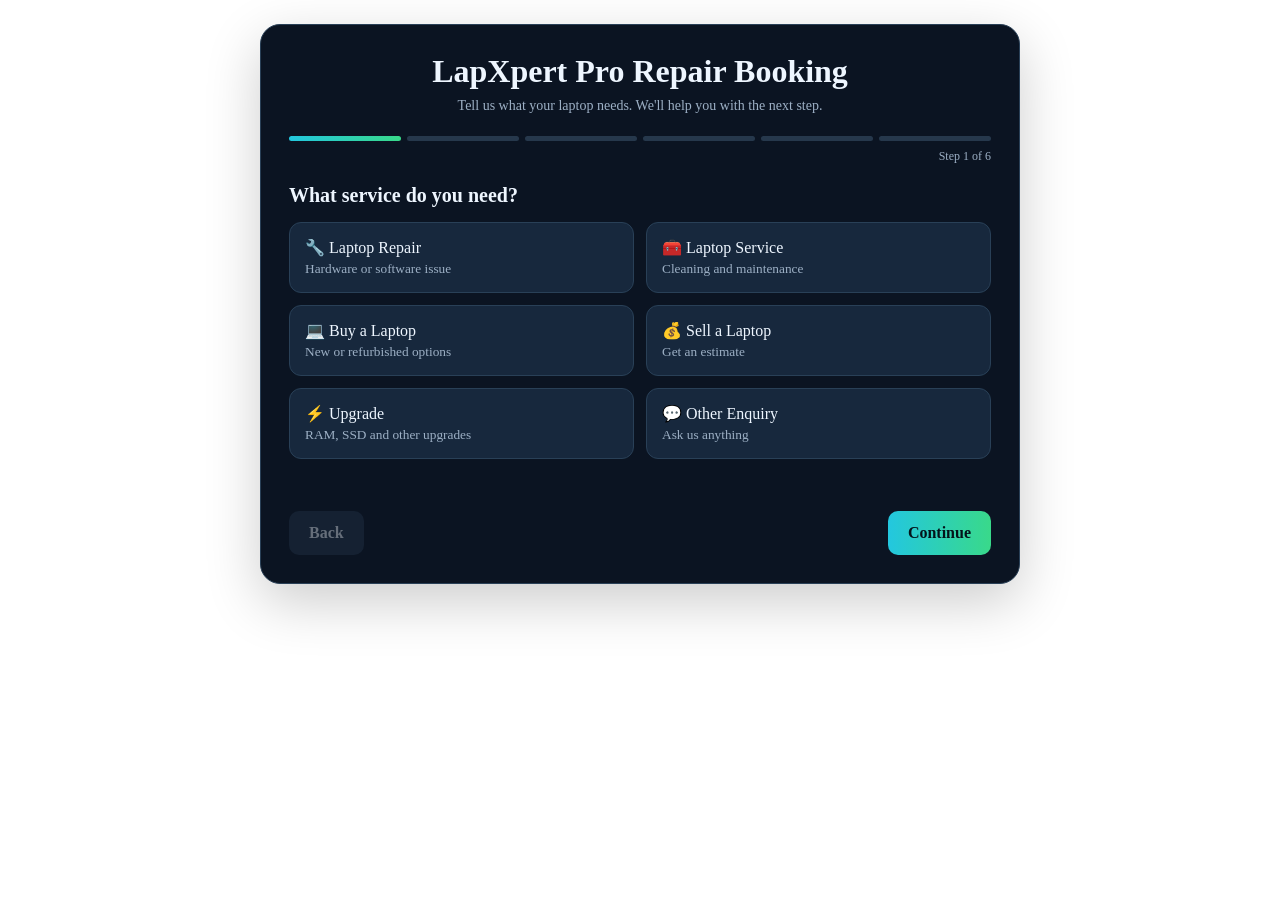
==== commit 70943ebb: "Add files via upload" ====
--- a/index.html
+++ b/index.html
@@ -1,100 +1,233 @@
-<!doctype html>
+<!DOCTYPE html>
 <html lang="en">
 <head>
-  <meta charset="utf-8">
-  <meta name="viewport" content="width=device-width, initial-scale=1">
-  <meta name="theme-color" content="#050d20">
-  <meta name="description" content="LapXpert Pro offers laptop repair, refurbished laptop sales, upgrades, accessories and home service in Bengaluru.">
-  <title>LapXpert Pro | Laptop Repair, Buy & Sell in Bengaluru</title>
-  <link rel="stylesheet" href="styles.css">
+<meta charset="UTF-8">
+<meta name="viewport" content="width=device-width, initial-scale=1.0">
+<meta name="theme-color" content="#07111f">
+<title>LapXpert Pro | Repair Wizard</title>
+<style>
+  /* All styles are scoped to #lapx-repair-wizard to avoid changing your website's theme. */
+  #lapx-repair-wizard {
+    --lx-bg:#0b1422; --lx-panel:#111f31; --lx-card:#17283d; --lx-line:#294057;
+    --lx-text:#eef6ff; --lx-muted:#9db0c5; --lx-cyan:#23c7df; --lx-green:#39d98a;
+    color:var(--lx-text); font-family:inherit; width:100%; box-sizing:border-box;
+  }
+  #lapx-repair-wizard *, #lapx-repair-wizard *::before, #lapx-repair-wizard *::after { box-sizing:border-box; }
+  #lapx-repair-wizard .lx-shell { max-width:760px; margin:24px auto; padding:clamp(16px,3vw,28px); background:var(--lx-bg); border:1px solid var(--lx-line); border-radius:20px; box-shadow:0 18px 55px #0003; }
+  #lapx-repair-wizard .lx-heading { text-align:center; margin-bottom:22px; }
+  #lapx-repair-wizard .lx-heading h2 { margin:0 0 8px; color:var(--lx-text); font-size:clamp(23px,4vw,32px); }
+  #lapx-repair-wizard .lx-heading p { margin:0; color:var(--lx-muted); font-size:14px; }
+  #lapx-repair-wizard .lx-progress { display:flex; gap:6px; margin:22px 0 8px; }
+  #lapx-repair-wizard .lx-progress span { height:5px; flex:1; border-radius:10px; background:#26384c; }
+  #lapx-repair-wizard .lx-progress span.active { background:linear-gradient(90deg,var(--lx-cyan),var(--lx-green)); }
+  #lapx-repair-wizard .lx-step-label { color:var(--lx-muted); text-align:right; font-size:12px; margin-bottom:20px; }
+  #lapx-repair-wizard .lx-step { display:none; }
+  #lapx-repair-wizard .lx-step.active { display:block; }
+  #lapx-repair-wizard h3 { margin:0 0 15px; color:var(--lx-text); font-size:20px; }
+  #lapx-repair-wizard .lx-grid { display:grid; grid-template-columns:repeat(2,minmax(0,1fr)); gap:12px; }
+  #lapx-repair-wizard .lx-choice { width:100%; min-height:66px; padding:15px; text-align:left; border:1px solid var(--lx-line); border-radius:12px; color:var(--lx-text); background:var(--lx-card); cursor:pointer; font:inherit; transition:.18s; }
+  #lapx-repair-wizard .lx-choice:hover { border-color:var(--lx-cyan); transform:translateY(-1px); }
+  #lapx-repair-wizard .lx-choice.selected { border-color:var(--lx-green); background:#12372f; box-shadow:inset 0 0 0 1px var(--lx-green); }
+  #lapx-repair-wizard .lx-choice small { display:block; margin-top:4px; color:var(--lx-muted); }
+  #lapx-repair-wizard .lx-field { margin:0 0 14px; }
+  #lapx-repair-wizard label { display:block; margin:0 0 7px; color:var(--lx-text); font-size:14px; font-weight:600; }
+  #lapx-repair-wizard input, #lapx-repair-wizard select, #lapx-repair-wizard textarea { width:100%; padding:13px 14px; border:1px solid var(--lx-line); border-radius:10px; background:#0d1a2a; color:var(--lx-text); font:inherit; outline:none; }
+  #lapx-repair-wizard input:focus, #lapx-repair-wizard select:focus, #lapx-repair-wizard textarea:focus { border-color:var(--lx-cyan); }
+  #lapx-repair-wizard textarea { min-height:90px; resize:vertical; }
+  #lapx-repair-wizard .lx-actions { display:flex; justify-content:space-between; gap:12px; margin-top:24px; }
+  #lapx-repair-wizard .lx-btn { border:0; border-radius:10px; padding:13px 20px; font:inherit; font-weight:700; cursor:pointer; }
+  #lapx-repair-wizard .lx-btn.primary { color:#04131a; background:linear-gradient(90deg,var(--lx-cyan),var(--lx-green)); }
+  #lapx-repair-wizard .lx-btn.secondary { color:var(--lx-text); background:#24364b; }
+  #lapx-repair-wizard .lx-btn:disabled { opacity:.4; cursor:not-allowed; }
+  #lapx-repair-wizard .lx-error { color:#ff9c9c; font-size:13px; min-height:18px; margin-top:10px; }
+  #lapx-repair-wizard .lx-summary { background:var(--lx-panel); border:1px solid var(--lx-line); border-radius:12px; padding:16px; }
+  #lapx-repair-wizard .lx-summary p { margin:8px 0; color:var(--lx-muted); overflow-wrap:anywhere; }
+  #lapx-repair-wizard .lx-summary strong { color:var(--lx-text); }
+  #lapx-repair-wizard .lx-note { color:var(--lx-muted); font-size:12px; margin-top:12px; }
+  @media(max-width:520px) {
+    #lapx-repair-wizard .lx-grid { grid-template-columns:1fr; }
+    #lapx-repair-wizard .lx-shell { margin:12px auto; border-radius:14px; }
+    #lapx-repair-wizard .lx-btn { flex:1; }
+  }
+</style>
 </head>
 <body>
-<header class="header">
-  <a class="brand" href="#home" aria-label="LapXpert Pro home">
-    <img src="logo.jpg" alt="LapXpert Pro logo">
-  </a>
-  <button class="menu-toggle" aria-label="Open navigation" aria-expanded="false">☰</button>
-  <nav class="nav">
-    <a href="#services">Services</a><a href="#brands">Brands</a><a href="#buy">Buy laptops</a>
-    <a href="#sell">Sell laptop</a><a href="#home-service">Home service</a><a href="#contact">Contact</a>
-  </nav>
-  <a class="header-cta" href="https://wa.me/919845885250?text=Hi%20LapXpert%20Pro%2C%20I%20need%20help." target="_blank" rel="noopener">WhatsApp us</a>
-</header>
-
-<main>
-<section class="hero" id="home">
-  <div class="hero-bg"></div>
-  <div class="hero-content">
-    <p class="eyebrow">LAPTOP SOLUTIONS MADE SIMPLE</p>
-    <h1>Repair<span>.</span> Buy<span>.</span><br>Sell<span>.</span><br><b>LapXpert Pro</b></h1>
-    <p class="hero-lead">Expert laptop service at your doorstep.</p>
-    <p class="hero-sub">Laptop repairs · Refurbished laptops · Upgrades · Accessories</p>
-    <div class="hero-actions">
-      <a class="btn primary" href="https://wa.me/919845885250?text=Hi%20LapXpert%20Pro%2C%20I%20need%20laptop%20service." target="_blank" rel="noopener">◉ Chat on WhatsApp <span>↗</span></a>
-      <a class="btn outline" href="tel:+919845885250">Call Now · 9845885250</a>
+<div id="lapx-repair-wizard">
+  <section class="lx-shell">
+    <header class="lx-heading">
+      <h2>LapXpert Pro Repair Booking</h2>
+      <p>Tell us what your laptop needs. We'll help you with the next step.</p>
+    </header>
+    <div class="lx-progress" id="lxProgress" aria-label="Booking progress">
+      <span class="active"></span><span></span><span></span><span></span><span></span><span></span>
     </div>
-    <div class="trust-row">
-      <div><i>ϟ</i><strong>Fast service</strong><small>Quick assistance</small></div>
-      <div><i>◇</i><strong>Quality parts</strong><small>Repair solutions</small></div>
-      <div><i>⌂</i><strong>Home service</strong><small>Bengaluru</small></div>
-      <div><i>⇢</i><strong>Pan-India</strong><small>Delivery available</small></div>
+    <div class="lx-step-label" id="lxStepLabel">Step 1 of 6</div>
+
+    <section class="lx-step active" data-step="1">
+      <h3>What service do you need?</h3>
+      <div class="lx-grid" id="lxServices">
+        <button type="button" class="lx-choice" data-value="Laptop Repair">🔧 Laptop Repair<small>Hardware or software issue</small></button>
+        <button type="button" class="lx-choice" data-value="Laptop Service">🧰 Laptop Service<small>Cleaning and maintenance</small></button>
+        <button type="button" class="lx-choice" data-value="Laptop Purchase">💻 Buy a Laptop<small>New or refurbished options</small></button>
+        <button type="button" class="lx-choice" data-value="Laptop Sale">💰 Sell a Laptop<small>Get an estimate</small></button>
+        <button type="button" class="lx-choice" data-value="Upgrade">⚡ Upgrade<small>RAM, SSD and other upgrades</small></button>
+        <button type="button" class="lx-choice" data-value="Other Enquiry">💬 Other Enquiry<small>Ask us anything</small></button>
+      </div>
+    </section>
+
+    <section class="lx-step" data-step="2">
+      <h3>Select your laptop brand</h3>
+      <div class="lx-grid" id="lxBrands">
+        <button type="button" class="lx-choice" data-value="HP">HP</button>
+        <button type="button" class="lx-choice" data-value="Dell">Dell</button>
+        <button type="button" class="lx-choice" data-value="Lenovo">Lenovo</button>
+        <button type="button" class="lx-choice" data-value="Apple">Apple</button>
+        <button type="button" class="lx-choice" data-value="Acer">Acer</button>
+        <button type="button" class="lx-choice" data-value="Asus">ASUS</button>
+        <button type="button" class="lx-choice" data-value="Other">Other</button>
+      </div>
+    </section>
+
+    <section class="lx-step" data-step="3">
+      <h3>Choose or enter your model</h3>
+      <div class="lx-field">
+        <label for="lxModel">Laptop model</label>
+        <select id="lxModel"><option value="">Select model (optional)</option></select>
+      </div>
+      <div class="lx-field">
+        <label for="lxManualModel">Or type your model</label>
+        <input id="lxManualModel" type="text" placeholder="Example: HP ProBook 440 G8">
+      </div>
+    </section>
+
+    <section class="lx-step" data-step="4">
+      <h3>Tell us what you need</h3>
+      <div class="lx-field">
+        <label for="lxPart">Part / service / specification</label>
+        <select id="lxPart">
+          <option value="">Select an option</option>
+          <option>Display / Screen</option><option>Keyboard</option><option>Battery</option>
+          <option>Motherboard</option><option>Charging issue</option><option>SSD upgrade</option>
+          <option>RAM upgrade</option><option>Windows / Software</option><option>Cleaning / Thermal service</option>
+          <option>Not sure / Need diagnosis</option><option>Other</option>
+        </select>
+      </div>
+      <div class="lx-field">
+        <label for="lxIssue">Describe the issue or requirement</label>
+        <textarea id="lxIssue" placeholder="Briefly describe what happened or what you need (optional)"></textarea>
+      </div>
+    </section>
+
+    <section class="lx-step" data-step="5">
+      <h3>Your contact details</h3>
+      <div class="lx-field"><label for="lxName">Your name *</label><input id="lxName" autocomplete="name" placeholder="Enter your name"></div>
+      <div class="lx-field"><label for="lxPhone">10-digit mobile number *</label><input id="lxPhone" inputmode="numeric" autocomplete="tel-national" maxlength="10" placeholder="e.g. 9845885250"></div>
+      <div class="lx-field"><label for="lxLocation">Your area / location *</label><input id="lxLocation" autocomplete="address-level2" placeholder="Enter your area or city"></div>
+      <div class="lx-note">Please check your number. We'll use it only to respond to this enquiry.</div>
+    </section>
+
+    <section class="lx-step" data-step="6">
+      <h3>Confirm your booking details</h3>
+      <div class="lx-summary" id="lxSummary"></div>
+      <p class="lx-note">Tap “Send on WhatsApp” to share these details with LapXpert Pro. This does not automatically confirm an appointment.</p>
+    </section>
+
+    <div class="lx-error" id="lxError" role="alert" aria-live="polite"></div>
+    <div class="lx-actions">
+      <button type="button" class="lx-btn secondary" id="lxBack" disabled>Back</button>
+      <button type="button" class="lx-btn primary" id="lxNext">Continue</button>
     </div>
-  </div>
-</section>
-
-<section class="section" id="services">
-  <div class="section-head"><div><p class="eyebrow">WHAT WE DO</p><h2>Our Services</h2><p>Complete laptop solutions with expert care.</p></div><a class="text-link" href="#contact">Get a quote ↗</a></div>
-  <div class="service-grid">
-    <article class="service-card"><div class="service-image img-repair"></div><div class="card-copy"><h3>Laptop Repair</h3><p>Diagnosis and repair for common laptop hardware and software issues.</p><a href="#contact">Book repair ↗</a></div></article>
-    <article class="service-card"><div class="service-image img-screen"></div><div class="card-copy"><h3>Screen Replacement</h3><p>Display, panel and screen replacement support for major brands.</p><a href="#contact">Get a quote ↗</a></div></article>
-    <article class="service-card"><div class="service-image img-battery"></div><div class="card-copy"><h3>Battery Replacement</h3><p>Battery replacement options for compatible laptop models.</p><a href="#contact">Get a quote ↗</a></div></article>
-    <article class="service-card"><div class="service-image img-keyboard"></div><div class="card-copy"><h3>Keyboard Replacement</h3><p>Keyboard replacement for supported laptop models.</p><a href="#contact">Get a quote ↗</a></div></article>
-    <article class="service-card"><div class="service-image img-ssd"></div><div class="card-copy"><h3>SSD & RAM Upgrade</h3><p>Storage and memory upgrades to improve everyday performance.</p><a href="#contact">Upgrade now ↗</a></div></article>
-    <article class="service-card"><div class="service-image img-os"></div><div class="card-copy"><h3>OS Installation</h3><p>Windows and macOS installation and setup assistance.</p><a href="#contact">Get support ↗</a></div></article>
-    <article class="service-card"><div class="service-image img-mac"></div><div class="card-copy"><h3>MacBook Repair</h3><p>Service support for Apple MacBook Air and MacBook Pro models.</p><a href="#contact">MacBook help ↗</a></div></article>
-    <article class="service-card"><div class="service-image img-desktop"></div><div class="card-copy"><h3>CPU / Desktop Repair</h3><p>Desktop PC repair, upgrades and troubleshooting assistance.</p><a href="#contact">Get a quote ↗</a></div></article>
-    <article class="service-card"><div class="service-image img-monitor"></div><div class="card-copy"><h3>Monitor Repair</h3><p>Display, panel and power issue diagnosis.</p><a href="#contact">Get a quote ↗</a></div></article>
-    <article class="service-card"><div class="service-image img-adapter"></div><div class="card-copy"><h3>Adapters & Chargers</h3><p>Original and compatible chargers for supported models.</p><a href="#contact">Find an adapter ↗</a></div></article>
-  </div>
-</section>
-
-<section class="section brands-section" id="brands">
-  <p class="eyebrow">EXPERTISE ACROSS MAJOR MAKES</p><h2>Top Laptop Brands We Service</h2>
-  <div class="brand-grid">
-    <span>Apple</span><span>Dell</span><span>HP</span><span>Lenovo</span><span>ASUS</span><span>Acer</span><span>MSI</span><span>Toshiba</span><span>Samsung</span><span>Microsoft</span>
-  </div>
-</section>
-
-<section class="feature-panels">
-  <article class="feature-panel panel-buy" id="buy"><div><p class="eyebrow">SMARTER TECH, BETTER VALUE</p><h2>Buy Refurbished Laptops</h2><p>Explore quality-checked refurbished laptops at budget-friendly prices.</p><ul><li>Tested and verified devices</li><li>Options across popular brands</li><li>Warranty options where specified</li><li>Pan-India delivery available</li></ul><a class="btn light" href="https://wa.me/919845885250?text=Hi%2C%20please%20share%20available%20refurbished%20laptops." target="_blank" rel="noopener">View available laptops ↗</a></div></article>
-  <article class="feature-panel panel-sell" id="sell"><div><p class="eyebrow">TURN UNUSED TECH INTO VALUE</p><h2>Sell Your Laptop</h2><p>Get your laptop evaluated and request a quote with a simple enquiry.</p><ul><li>Free initial evaluation enquiry</li><li>Quote based on device condition</li><li>Simple enquiry process</li><li>Hassle-conscious assistance</li></ul><a class="btn light" href="https://wa.me/919845885250?text=Hi%2C%20I%20want%20to%20sell%20my%20laptop." target="_blank" rel="noopener">Get a selling quote ↗</a></div></article>
-  <article class="feature-panel panel-accessories" id="accessories"><div><p class="eyebrow">POWER & PERFORMANCE</p><h2>Accessories & Chargers</h2><p>Ask about compatible adapters, chargers, SSDs, RAM and other laptop parts.</p><a class="btn light" href="https://wa.me/919845885250?text=Hi%2C%20I%20need%20laptop%20accessories." target="_blank" rel="noopener">Enquire now ↗</a></div></article>
-</section>
-
-<section class="home-service section" id="home-service">
-  <div class="home-icon">⌂</div><div class="home-copy"><p class="eyebrow">BENGALURU DOORSTEP SUPPORT</p><h2>Home Service in Bangalore</h2><div class="home-points"><span>✓ Repair</span><span>✓ Installation</span><span>✓ Upgrade</span><span>✓ Pickup & Drop</span></div><p>Get laptop service assistance at your doorstep. Service availability depends on location and issue.</p><p class="address">Benson Town, Bangalore 560046</p></div>
-  <a class="btn primary" href="https://wa.me/919845885250?text=Hi%2C%20I%20want%20to%20book%20laptop%20home%20service%20in%20Bangalore." target="_blank" rel="noopener">Book Home Service ↗</a>
-</section>
-
-<section class="review-section section">
-  <div><p class="eyebrow">YOUR FEEDBACK MATTERS</p><h2>Had a LapXpert Pro experience?</h2><p>Find our business on Google to view available information or leave your feedback.</p></div>
-  <a class="btn light" href="https://www.google.com/search?q=LapXpert+Pro+Benson+Town+Bangalore" target="_blank" rel="noopener">Find us on Google ↗</a>
-</section>
-
-<section class="contact-section section" id="contact">
-  <div><p class="eyebrow">LET'S GET YOUR DEVICE SORTED</p><h2>Need laptop help?</h2><p>Tell us your laptop brand, model and issue. We'll get back to you on WhatsApp.</p></div>
-  <div class="contact-actions"><a class="btn primary" href="https://wa.me/919845885250?text=Hi%20LapXpert%20Pro%2C%20I%20need%20help%20with%20my%20laptop." target="_blank" rel="noopener">WhatsApp · 9845885250</a><a class="btn outline" href="tel:+919845885250">Call 9845885250</a></div>
-</section>
-</main>
-
-<footer class="footer">
-  <a class="brand footer-brand" href="#home"><img src="logo.jpg" alt="LapXpert Pro logo"></a>
-  <p>Reliable Laptop Solutions for a Better Tomorrow.</p>
-  <div class="footer-links"><a href="#services">Services</a><a href="#buy">Buy laptops</a><a href="#sell">Sell laptop</a><a href="#contact">Contact</a></div>
-  <p class="footer-address">Benson Town, Bangalore 560046 · <a href="tel:+919845885250">9845885250</a></p>
-  <small>© <span id="year"></span> LapXpert Pro. All rights reserved.</small>
-</footer>
-<div class="mobile-bar"><a href="tel:+919845885250">Call</a><a href="https://wa.me/919845885250?text=Hi%20LapXpert%20Pro%2C%20I%20need%20help." target="_blank" rel="noopener">WhatsApp</a></div>
-<script src="script.js"></script>
+  </section>
+</div>
+<script>
+(() => {
+  const root = document.getElementById('lapx-repair-wizard');
+  if (!root) return;
+  const businessPhone = '919845885250';
+  const models = {
+    HP:['ProBook 440 G3','ProBook 440 G8','EliteBook 840 G5','EliteBook 840 G8','ZBook Firefly G8','Other HP model'],
+    Dell:['Latitude E7490','Latitude 5420','Latitude 5511','Latitude 7490','Other Dell model'],
+    Lenovo:['ThinkPad T440p','ThinkPad T480','ThinkPad T490','ThinkPad L480','ThinkPad X270','Other Lenovo model'],
+    Apple:['MacBook Pro A1278','MacBook Pro A1706','MacBook Pro A1707','MacBook Pro A1990','MacBook Pro A2141','MacBook Air A2179','MacBook Air M1 A2337','Other Apple model'],
+    Acer:['Aspire series','TravelMate series','Other Acer model'],
+    Asus:['VivoBook series','ZenBook series','Other ASUS model'],
+    Other:['Other / Not sure']
+  };
+  const state = {service:'',brand:'',model:'',part:'',issue:'',name:'',phone:'',location:''};
+  let step = 1;
+  const $ = id => root.querySelector('#' + id);
+  function setError(message='') { $('lxError').textContent = message; }
+  function showStep() {
+    root.querySelectorAll('.lx-step').forEach(el => el.classList.toggle('active', Number(el.dataset.step) === step));
+    root.querySelectorAll('#lxProgress span').forEach((el,i) => el.classList.toggle('active', i < step));
+    $('lxStepLabel').textContent = `Step ${step} of 6`;
+    $('lxBack').disabled = step === 1;
+    $('lxNext').textContent = step === 6 ? 'Send on WhatsApp' : 'Continue';
+    setError('');
+    if (step === 6) renderSummary();
+  }
+  function choose(containerId, key, button) {
+    root.querySelectorAll(`#${containerId} .lx-choice`).forEach(b => b.classList.toggle('selected', b === button));
+    state[key] = button.dataset.value;
+    if (key === 'brand') {
+      state.model = '';
+      $('lxModel').innerHTML = '<option value="">Select model (optional)</option>' +
+        (models[state.brand] || []).map(m => `<option value="${m.replace(/"/g,'&quot;')}">${m}</option>`).join('');
+      $('lxManualModel').value = '';
+    }
+    setError('');
+  }
+  $('lxServices').addEventListener('click', e => {
+    const b = e.target.closest('.lx-choice'); if (b) choose('lxServices','service',b);
+  });
+  $('lxBrands').addEventListener('click', e => {
+    const b = e.target.closest('.lx-choice'); if (b) choose('lxBrands','brand',b);
+  });
+  function collectStep() {
+    if (step === 1 && !state.service) return 'Please select a service to continue.';
+    if (step === 2 && !state.brand) return 'Please select your laptop brand.';
+    if (step === 3) state.model = $('lxManualModel').value.trim() || $('lxModel').value;
+    if (step === 4) { state.part = $('lxPart').value; state.issue = $('lxIssue').value.trim(); }
+    if (step === 5) {
+      state.name = $('lxName').value.trim();
+      state.phone = $('lxPhone').value.trim();
+      state.location = $('lxLocation').value.trim();
+      if (!state.name) return 'Please enter your name.';
+      if (!/^[6-9]\\d{9}$/.test(state.phone)) return 'Enter a valid 10-digit Indian mobile number starting with 6, 7, 8 or 9.';
+      if (!state.location) return 'Please enter your area or location.';
+    }
+    return '';
+  }
+  function renderSummary() {
+    const rows = [
+      ['Service',state.service],['Brand',state.brand],['Model',state.model || 'Not specified'],
+      ['Part / requirement',state.part || 'Not specified'],['Issue / notes',state.issue || 'Not specified'],
+      ['Name',state.name],['Mobile',state.phone],['Location',state.location]
+    ];
+    $('lxSummary').innerHTML = rows.map(([k,v]) => `<p><strong>${escapeHtml(k)}:</strong> ${escapeHtml(v)}</p>`).join('');
+  }
+  function escapeHtml(value) {
+    return String(value ?? '').replace(/[&<>"']/g, ch => ({'&':'&amp;','<':'&lt;','>':'&gt;','"':'&quot;',"'":'&#39;'}[ch]));
+  }
+  $('lxBack').addEventListener('click', () => { if (step > 1) { step--; showStep(); } });
+  $('lxNext').addEventListener('click', () => {
+    if (step < 6) {
+      const error = collectStep();
+      if (error) { setError(error); return; }
+      step++; showStep(); return;
+    }
+    const message = [
+      'Hello LapXpert Pro! I would like to enquire about a service.',
+      '',`Service: ${state.service}`,`Brand: ${state.brand}`,`Model: ${state.model || 'Not specified'}`,
+      `Part / requirement: ${state.part || 'Not specified'}`,`Issue: ${state.issue || 'Not specified'}`,
+      '',`Name: ${state.name}`,`Mobile: ${state.phone}`,`Location: ${state.location}`
+    ].join('\\n');
+    const url = `https://wa.me/${businessPhone}?text=${encodeURIComponent(message)}`;
+    window.open(url, '_blank', 'noopener,noreferrer');
+  });
+  $('lxPhone').addEventListener('input', e => { e.target.value = e.target.value.replace(/\\D/g,'').slice(0,10); });
+  showStep();
+})();
+</script>
 </body>
-</html>+</html>
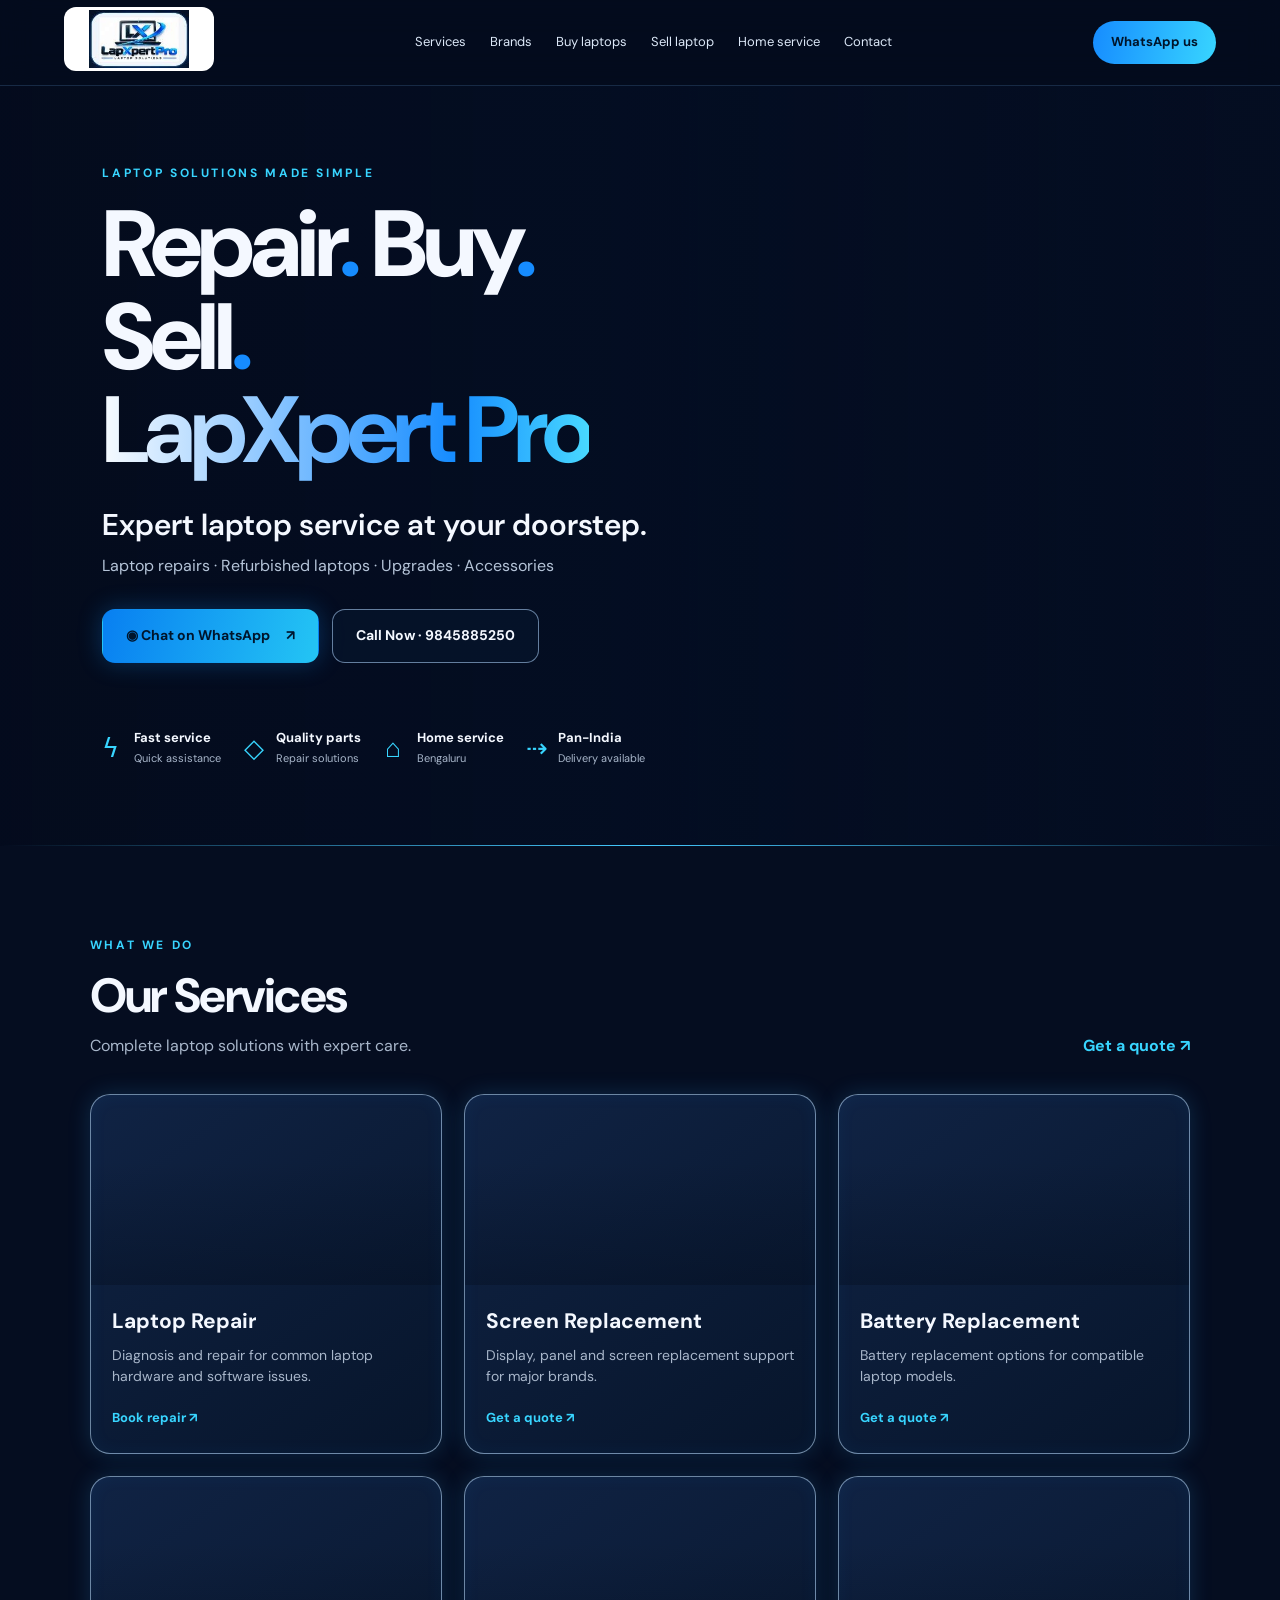
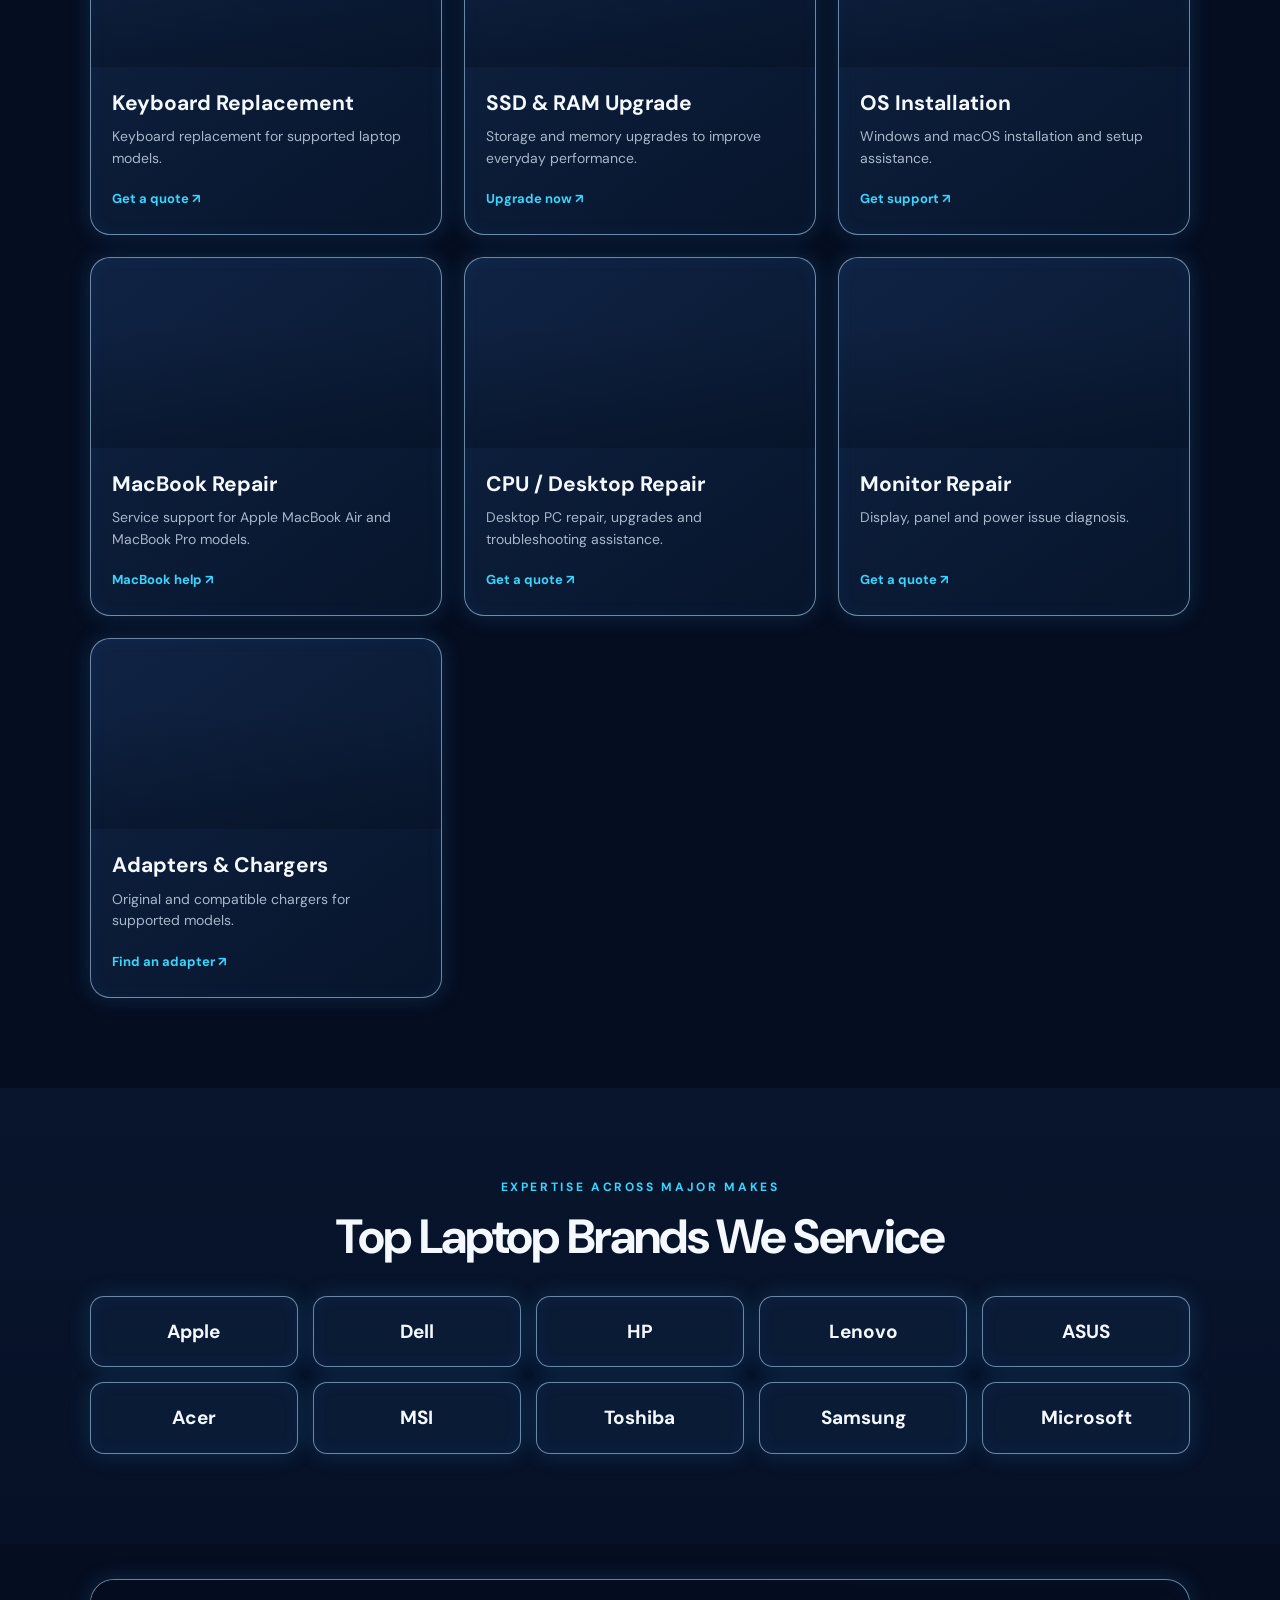
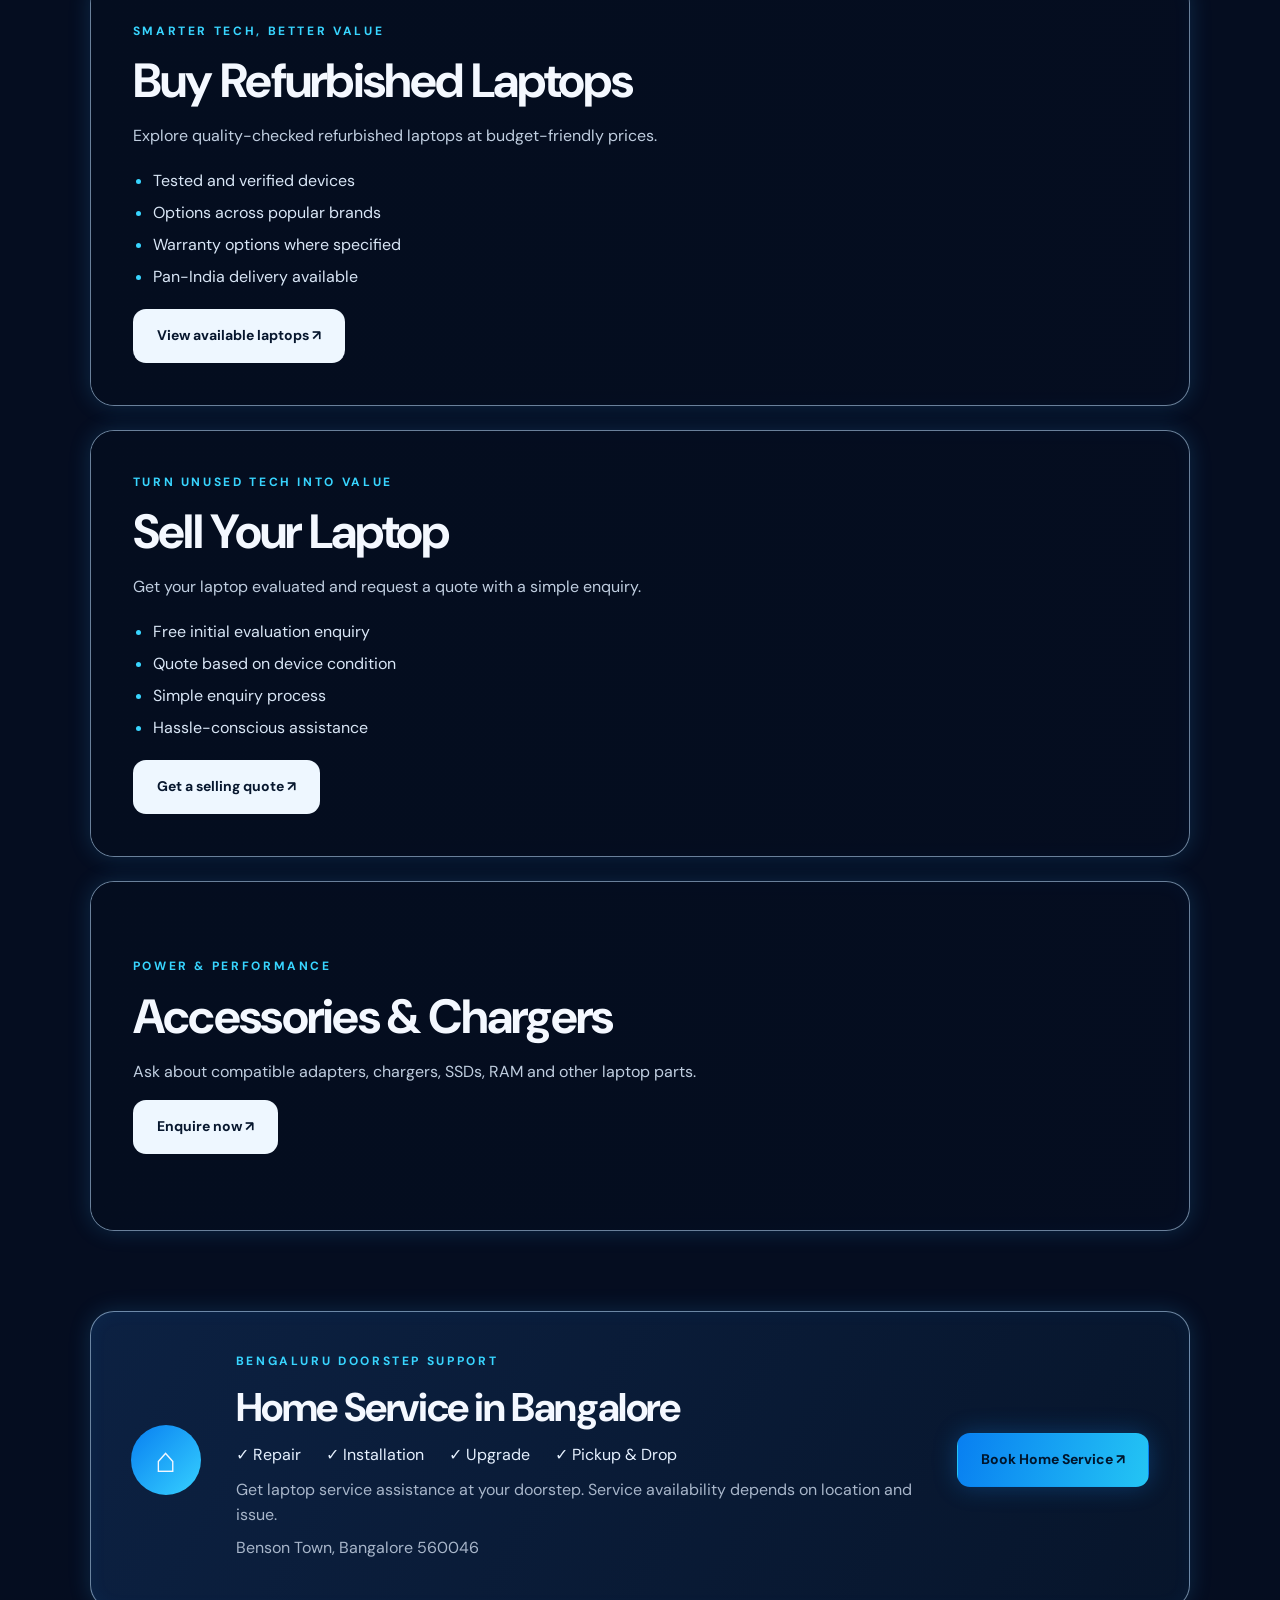
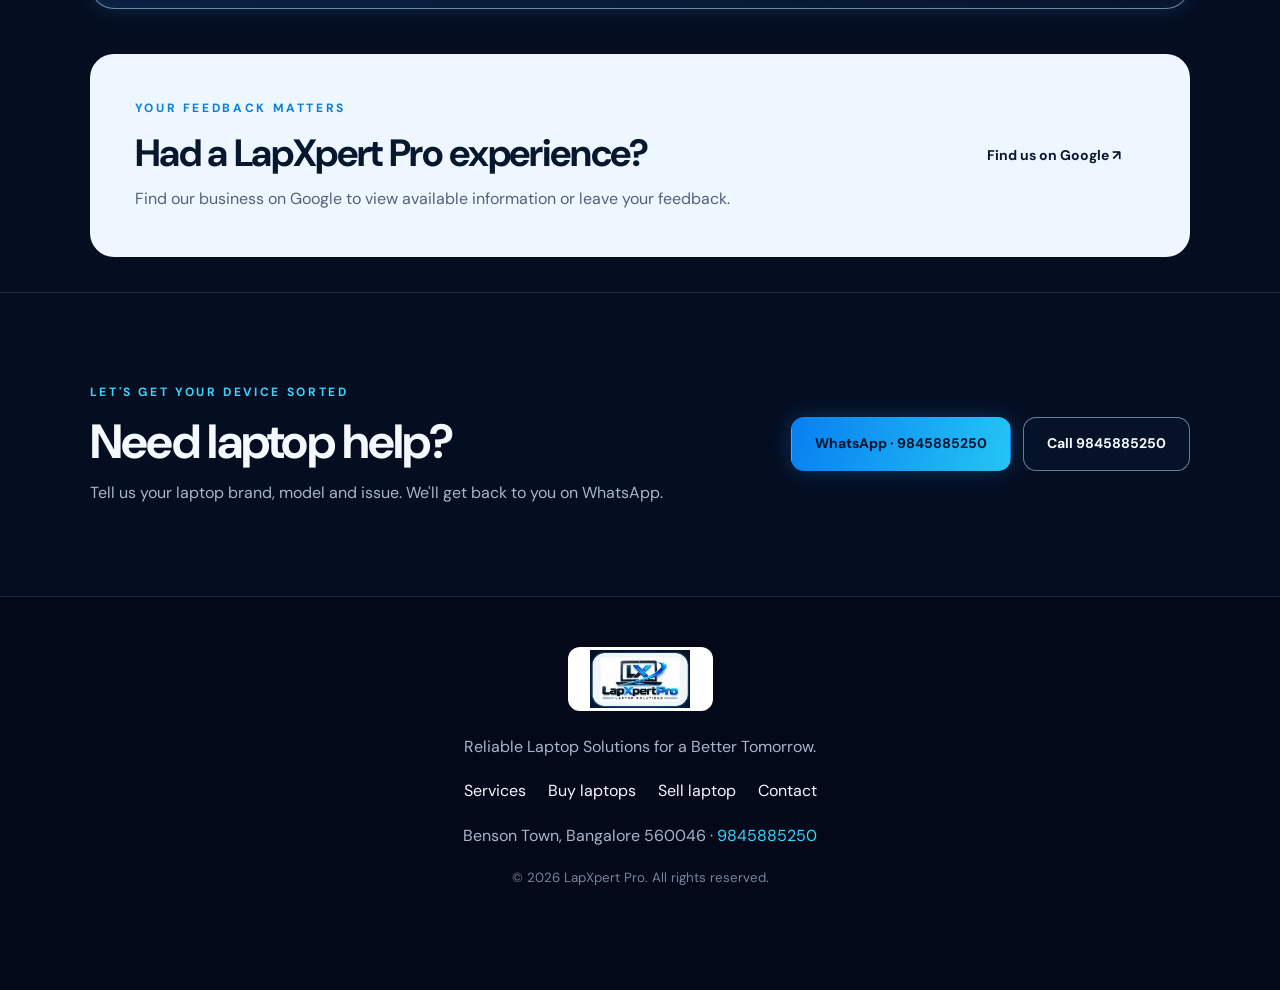
==== commit c25955f5: "Update index.html" ====
--- a/index.html
+++ b/index.html
@@ -1,233 +1,100 @@
-<!DOCTYPE html>
+<!doctype html>
 <html lang="en">
 <head>
-<meta charset="UTF-8">
-<meta name="viewport" content="width=device-width, initial-scale=1.0">
-<meta name="theme-color" content="#07111f">
-<title>LapXpert Pro | Repair Wizard</title>
-<style>
-  /* All styles are scoped to #lapx-repair-wizard to avoid changing your website's theme. */
-  #lapx-repair-wizard {
-    --lx-bg:#0b1422; --lx-panel:#111f31; --lx-card:#17283d; --lx-line:#294057;
-    --lx-text:#eef6ff; --lx-muted:#9db0c5; --lx-cyan:#23c7df; --lx-green:#39d98a;
-    color:var(--lx-text); font-family:inherit; width:100%; box-sizing:border-box;
-  }
-  #lapx-repair-wizard *, #lapx-repair-wizard *::before, #lapx-repair-wizard *::after { box-sizing:border-box; }
-  #lapx-repair-wizard .lx-shell { max-width:760px; margin:24px auto; padding:clamp(16px,3vw,28px); background:var(--lx-bg); border:1px solid var(--lx-line); border-radius:20px; box-shadow:0 18px 55px #0003; }
-  #lapx-repair-wizard .lx-heading { text-align:center; margin-bottom:22px; }
-  #lapx-repair-wizard .lx-heading h2 { margin:0 0 8px; color:var(--lx-text); font-size:clamp(23px,4vw,32px); }
-  #lapx-repair-wizard .lx-heading p { margin:0; color:var(--lx-muted); font-size:14px; }
-  #lapx-repair-wizard .lx-progress { display:flex; gap:6px; margin:22px 0 8px; }
-  #lapx-repair-wizard .lx-progress span { height:5px; flex:1; border-radius:10px; background:#26384c; }
-  #lapx-repair-wizard .lx-progress span.active { background:linear-gradient(90deg,var(--lx-cyan),var(--lx-green)); }
-  #lapx-repair-wizard .lx-step-label { color:var(--lx-muted); text-align:right; font-size:12px; margin-bottom:20px; }
-  #lapx-repair-wizard .lx-step { display:none; }
-  #lapx-repair-wizard .lx-step.active { display:block; }
-  #lapx-repair-wizard h3 { margin:0 0 15px; color:var(--lx-text); font-size:20px; }
-  #lapx-repair-wizard .lx-grid { display:grid; grid-template-columns:repeat(2,minmax(0,1fr)); gap:12px; }
-  #lapx-repair-wizard .lx-choice { width:100%; min-height:66px; padding:15px; text-align:left; border:1px solid var(--lx-line); border-radius:12px; color:var(--lx-text); background:var(--lx-card); cursor:pointer; font:inherit; transition:.18s; }
-  #lapx-repair-wizard .lx-choice:hover { border-color:var(--lx-cyan); transform:translateY(-1px); }
-  #lapx-repair-wizard .lx-choice.selected { border-color:var(--lx-green); background:#12372f; box-shadow:inset 0 0 0 1px var(--lx-green); }
-  #lapx-repair-wizard .lx-choice small { display:block; margin-top:4px; color:var(--lx-muted); }
-  #lapx-repair-wizard .lx-field { margin:0 0 14px; }
-  #lapx-repair-wizard label { display:block; margin:0 0 7px; color:var(--lx-text); font-size:14px; font-weight:600; }
-  #lapx-repair-wizard input, #lapx-repair-wizard select, #lapx-repair-wizard textarea { width:100%; padding:13px 14px; border:1px solid var(--lx-line); border-radius:10px; background:#0d1a2a; color:var(--lx-text); font:inherit; outline:none; }
-  #lapx-repair-wizard input:focus, #lapx-repair-wizard select:focus, #lapx-repair-wizard textarea:focus { border-color:var(--lx-cyan); }
-  #lapx-repair-wizard textarea { min-height:90px; resize:vertical; }
-  #lapx-repair-wizard .lx-actions { display:flex; justify-content:space-between; gap:12px; margin-top:24px; }
-  #lapx-repair-wizard .lx-btn { border:0; border-radius:10px; padding:13px 20px; font:inherit; font-weight:700; cursor:pointer; }
-  #lapx-repair-wizard .lx-btn.primary { color:#04131a; background:linear-gradient(90deg,var(--lx-cyan),var(--lx-green)); }
-  #lapx-repair-wizard .lx-btn.secondary { color:var(--lx-text); background:#24364b; }
-  #lapx-repair-wizard .lx-btn:disabled { opacity:.4; cursor:not-allowed; }
-  #lapx-repair-wizard .lx-error { color:#ff9c9c; font-size:13px; min-height:18px; margin-top:10px; }
-  #lapx-repair-wizard .lx-summary { background:var(--lx-panel); border:1px solid var(--lx-line); border-radius:12px; padding:16px; }
-  #lapx-repair-wizard .lx-summary p { margin:8px 0; color:var(--lx-muted); overflow-wrap:anywhere; }
-  #lapx-repair-wizard .lx-summary strong { color:var(--lx-text); }
-  #lapx-repair-wizard .lx-note { color:var(--lx-muted); font-size:12px; margin-top:12px; }
-  @media(max-width:520px) {
-    #lapx-repair-wizard .lx-grid { grid-template-columns:1fr; }
-    #lapx-repair-wizard .lx-shell { margin:12px auto; border-radius:14px; }
-    #lapx-repair-wizard .lx-btn { flex:1; }
-  }
-</style>
+  <meta charset="utf-8">
+  <meta name="viewport" content="width=device-width, initial-scale=1">
+  <meta name="theme-color" content="#050d20">
+  <meta name="description" content="LapXpert Pro offers laptop repair, refurbished laptop sales, upgrades, accessories and home service in Bengaluru.">
+  <title>LapXpert Pro | Laptop Repair, Buy & Sell in Bengaluru</title>
+  <link rel="stylesheet" href="styles.css">
 </head>
 <body>
-<div id="lapx-repair-wizard">
-  <section class="lx-shell">
-    <header class="lx-heading">
-      <h2>LapXpert Pro Repair Booking</h2>
-      <p>Tell us what your laptop needs. We'll help you with the next step.</p>
-    </header>
-    <div class="lx-progress" id="lxProgress" aria-label="Booking progress">
-      <span class="active"></span><span></span><span></span><span></span><span></span><span></span>
+<header class="header">
+  <a class="brand" href="#home" aria-label="LapXpert Pro home">
+    <img src="logo.jpg" alt="LapXpert Pro logo">
+  </a>
+  <button class="menu-toggle" aria-label="Open navigation" aria-expanded="false">☰</button>
+  <nav class="nav">
+    <a href="#services">Services</a><a href="#brands">Brands</a><a href="#buy">Buy laptops</a>
+    <a href="#sell">Sell laptop</a><a href="#home-service">Home service</a><a href="#contact">Contact</a>
+  </nav>
+  <a class="header-cta" href="https://wa.me/919845885250?text=Hi%20LapXpert%20Pro%2C%20I%20need%20help." target="_blank" rel="noopener">WhatsApp us</a>
+</header>
+
+<main>
+<section class="hero" id="home">
+  <div class="hero-bg"></div>
+  <div class="hero-content">
+    <p class="eyebrow">LAPTOP SOLUTIONS MADE SIMPLE</p>
+    <h1>Repair<span>.</span> Buy<span>.</span><br>Sell<span>.</span><br><b>LapXpert Pro</b></h1>
+    <p class="hero-lead">Expert laptop service at your doorstep.</p>
+    <p class="hero-sub">Laptop repairs · Refurbished laptops · Upgrades · Accessories</p>
+    <div class="hero-actions">
+      <a class="btn primary" href="https://wa.me/919845885250?text=Hi%20LapXpert%20Pro%2C%20I%20need%20laptop%20service." target="_blank" rel="noopener">◉ Chat on WhatsApp <span>↗</span></a>
+      <a class="btn outline" href="tel:+919845885250">Call Now · 9845885250</a>
     </div>
-    <div class="lx-step-label" id="lxStepLabel">Step 1 of 6</div>
+    <div class="trust-row">
+      <div><i>ϟ</i><strong>Fast service</strong><small>Quick assistance</small></div>
+      <div><i>◇</i><strong>Quality parts</strong><small>Repair solutions</small></div>
+      <div><i>⌂</i><strong>Home service</strong><small>Bengaluru</small></div>
+      <div><i>⇢</i><strong>Pan-India</strong><small>Delivery available</small></div>
+    </div>
+  </div>
+</section>
 
-    <section class="lx-step active" data-step="1">
-      <h3>What service do you need?</h3>
-      <div class="lx-grid" id="lxServices">
-        <button type="button" class="lx-choice" data-value="Laptop Repair">🔧 Laptop Repair<small>Hardware or software issue</small></button>
-        <button type="button" class="lx-choice" data-value="Laptop Service">🧰 Laptop Service<small>Cleaning and maintenance</small></button>
-        <button type="button" class="lx-choice" data-value="Laptop Purchase">💻 Buy a Laptop<small>New or refurbished options</small></button>
-        <button type="button" class="lx-choice" data-value="Laptop Sale">💰 Sell a Laptop<small>Get an estimate</small></button>
-        <button type="button" class="lx-choice" data-value="Upgrade">⚡ Upgrade<small>RAM, SSD and other upgrades</small></button>
-        <button type="button" class="lx-choice" data-value="Other Enquiry">💬 Other Enquiry<small>Ask us anything</small></button>
-      </div>
-    </section>
+<section class="section" id="services">
+  <div class="section-head"><div><p class="eyebrow">WHAT WE DO</p><h2>Our Services</h2><p>Complete laptop solutions with expert care.</p></div><a class="text-link" href="#contact">Get a quote ↗</a></div>
+  <div class="service-grid">
+    <article class="service-card"><div class="service-image img-repair"></div><div class="card-copy"><h3>Laptop Repair</h3><p>Diagnosis and repair for common laptop hardware and software issues.</p><a href="#contact">Book repair ↗</a></div></article>
+    <article class="service-card"><div class="service-image img-screen"></div><div class="card-copy"><h3>Screen Replacement</h3><p>Display, panel and screen replacement support for major brands.</p><a href="#contact">Get a quote ↗</a></div></article>
+    <article class="service-card"><div class="service-image img-battery"></div><div class="card-copy"><h3>Battery Replacement</h3><p>Battery replacement options for compatible laptop models.</p><a href="#contact">Get a quote ↗</a></div></article>
+    <article class="service-card"><div class="service-image img-keyboard"></div><div class="card-copy"><h3>Keyboard Replacement</h3><p>Keyboard replacement for supported laptop models.</p><a href="#contact">Get a quote ↗</a></div></article>
+    <article class="service-card"><div class="service-image img-ssd"></div><div class="card-copy"><h3>SSD & RAM Upgrade</h3><p>Storage and memory upgrades to improve everyday performance.</p><a href="#contact">Upgrade now ↗</a></div></article>
+    <article class="service-card"><div class="service-image img-os"></div><div class="card-copy"><h3>OS Installation</h3><p>Windows and macOS installation and setup assistance.</p><a href="#contact">Get support ↗</a></div></article>
+    <article class="service-card"><div class="service-image img-mac"></div><div class="card-copy"><h3>MacBook Repair</h3><p>Service support for Apple MacBook Air and MacBook Pro models.</p><a href="#contact">MacBook help ↗</a></div></article>
+    <article class="service-card"><div class="service-image img-desktop"></div><div class="card-copy"><h3>CPU / Desktop Repair</h3><p>Desktop PC repair, upgrades and troubleshooting assistance.</p><a href="#contact">Get a quote ↗</a></div></article>
+    <article class="service-card"><div class="service-image img-monitor"></div><div class="card-copy"><h3>Monitor Repair</h3><p>Display, panel and power issue diagnosis.</p><a href="#contact">Get a quote ↗</a></div></article>
+    <article class="service-card"><div class="service-image img-adapter"></div><div class="card-copy"><h3>Adapters & Chargers</h3><p>Original and compatible chargers for supported models.</p><a href="#contact">Find an adapter ↗</a></div></article>
+  </div>
+</section>
 
-    <section class="lx-step" data-step="2">
-      <h3>Select your laptop brand</h3>
-      <div class="lx-grid" id="lxBrands">
-        <button type="button" class="lx-choice" data-value="HP">HP</button>
-        <button type="button" class="lx-choice" data-value="Dell">Dell</button>
-        <button type="button" class="lx-choice" data-value="Lenovo">Lenovo</button>
-        <button type="button" class="lx-choice" data-value="Apple">Apple</button>
-        <button type="button" class="lx-choice" data-value="Acer">Acer</button>
-        <button type="button" class="lx-choice" data-value="Asus">ASUS</button>
-        <button type="button" class="lx-choice" data-value="Other">Other</button>
-      </div>
-    </section>
+<section class="section brands-section" id="brands">
+  <p class="eyebrow">EXPERTISE ACROSS MAJOR MAKES</p><h2>Top Laptop Brands We Service</h2>
+  <div class="brand-grid">
+    <span>Apple</span><span>Dell</span><span>HP</span><span>Lenovo</span><span>ASUS</span><span>Acer</span><span>MSI</span><span>Toshiba</span><span>Samsung</span><span>Microsoft</span>
+  </div>
+</section>
 
-    <section class="lx-step" data-step="3">
-      <h3>Choose or enter your model</h3>
-      <div class="lx-field">
-        <label for="lxModel">Laptop model</label>
-        <select id="lxModel"><option value="">Select model (optional)</option></select>
-      </div>
-      <div class="lx-field">
-        <label for="lxManualModel">Or type your model</label>
-        <input id="lxManualModel" type="text" placeholder="Example: HP ProBook 440 G8">
-      </div>
-    </section>
+<section class="feature-panels">
+  <article class="feature-panel panel-buy" id="buy"><div><p class="eyebrow">SMARTER TECH, BETTER VALUE</p><h2>Buy Refurbished Laptops</h2><p>Explore quality-checked refurbished laptops at budget-friendly prices.</p><ul><li>Tested and verified devices</li><li>Options across popular brands</li><li>Warranty options where specified</li><li>Pan-India delivery available</li></ul><a class="btn light" href="https://wa.me/919845885250?text=Hi%2C%20please%20share%20available%20refurbished%20laptops." target="_blank" rel="noopener">View available laptops ↗</a></div></article>
+  <article class="feature-panel panel-sell" id="sell"><div><p class="eyebrow">TURN UNUSED TECH INTO VALUE</p><h2>Sell Your Laptop</h2><p>Get your laptop evaluated and request a quote with a simple enquiry.</p><ul><li>Free initial evaluation enquiry</li><li>Quote based on device condition</li><li>Simple enquiry process</li><li>Hassle-conscious assistance</li></ul><a class="btn light" href="https://wa.me/919845885250?text=Hi%2C%20I%20want%20to%20sell%20my%20laptop." target="_blank" rel="noopener">Get a selling quote ↗</a></div></article>
+  <article class="feature-panel panel-accessories" id="accessories"><div><p class="eyebrow">POWER & PERFORMANCE</p><h2>Accessories & Chargers</h2><p>Ask about compatible adapters, chargers, SSDs, RAM and other laptop parts.</p><a class="btn light" href="https://wa.me/919845885250?text=Hi%2C%20I%20need%20laptop%20accessories." target="_blank" rel="noopener">Enquire now ↗</a></div></article>
+</section>
 
-    <section class="lx-step" data-step="4">
-      <h3>Tell us what you need</h3>
-      <div class="lx-field">
-        <label for="lxPart">Part / service / specification</label>
-        <select id="lxPart">
-          <option value="">Select an option</option>
-          <option>Display / Screen</option><option>Keyboard</option><option>Battery</option>
-          <option>Motherboard</option><option>Charging issue</option><option>SSD upgrade</option>
-          <option>RAM upgrade</option><option>Windows / Software</option><option>Cleaning / Thermal service</option>
-          <option>Not sure / Need diagnosis</option><option>Other</option>
-        </select>
-      </div>
-      <div class="lx-field">
-        <label for="lxIssue">Describe the issue or requirement</label>
-        <textarea id="lxIssue" placeholder="Briefly describe what happened or what you need (optional)"></textarea>
-      </div>
-    </section>
+<section class="home-service section" id="home-service">
+  <div class="home-icon">⌂</div><div class="home-copy"><p class="eyebrow">BENGALURU DOORSTEP SUPPORT</p><h2>Home Service in Bangalore</h2><div class="home-points"><span>✓ Repair</span><span>✓ Installation</span><span>✓ Upgrade</span><span>✓ Pickup & Drop</span></div><p>Get laptop service assistance at your doorstep. Service availability depends on location and issue.</p><p class="address">Benson Town, Bangalore 560046</p></div>
+  <a class="btn primary" href="https://wa.me/919845885250?text=Hi%2C%20I%20want%20to%20book%20laptop%20home%20service%20in%20Bangalore." target="_blank" rel="noopener">Book Home Service ↗</a>
+</section>
 
-    <section class="lx-step" data-step="5">
-      <h3>Your contact details</h3>
-      <div class="lx-field"><label for="lxName">Your name *</label><input id="lxName" autocomplete="name" placeholder="Enter your name"></div>
-      <div class="lx-field"><label for="lxPhone">10-digit mobile number *</label><input id="lxPhone" inputmode="numeric" autocomplete="tel-national" maxlength="10" placeholder="e.g. 9845885250"></div>
-      <div class="lx-field"><label for="lxLocation">Your area / location *</label><input id="lxLocation" autocomplete="address-level2" placeholder="Enter your area or city"></div>
-      <div class="lx-note">Please check your number. We'll use it only to respond to this enquiry.</div>
-    </section>
+<section class="review-section section">
+  <div><p class="eyebrow">YOUR FEEDBACK MATTERS</p><h2>Had a LapXpert Pro experience?</h2><p>Find our business on Google to view available information or leave your feedback.</p></div>
+  <a class="btn light" href="https://www.google.com/search?q=LapXpert+Pro+Benson+Town+Bangalore" target="_blank" rel="noopener">Find us on Google ↗</a>
+</section>
 
-    <section class="lx-step" data-step="6">
-      <h3>Confirm your booking details</h3>
-      <div class="lx-summary" id="lxSummary"></div>
-      <p class="lx-note">Tap “Send on WhatsApp” to share these details with LapXpert Pro. This does not automatically confirm an appointment.</p>
-    </section>
+<section class="contact-section section" id="contact">
+  <div><p class="eyebrow">LET'S GET YOUR DEVICE SORTED</p><h2>Need laptop help?</h2><p>Tell us your laptop brand, model and issue. We'll get back to you on WhatsApp.</p></div>
+  <div class="contact-actions"><a class="btn primary" href="https://wa.me/919845885250?text=Hi%20LapXpert%20Pro%2C%20I%20need%20help%20with%20my%20laptop." target="_blank" rel="noopener">WhatsApp · 9845885250</a><a class="btn outline" href="tel:+919845885250">Call 9845885250</a></div>
+</section>
+</main>
 
-    <div class="lx-error" id="lxError" role="alert" aria-live="polite"></div>
-    <div class="lx-actions">
-      <button type="button" class="lx-btn secondary" id="lxBack" disabled>Back</button>
-      <button type="button" class="lx-btn primary" id="lxNext">Continue</button>
-    </div>
-  </section>
-</div>
-<script>
-(() => {
-  const root = document.getElementById('lapx-repair-wizard');
-  if (!root) return;
-  const businessPhone = '919845885250';
-  const models = {
-    HP:['ProBook 440 G3','ProBook 440 G8','EliteBook 840 G5','EliteBook 840 G8','ZBook Firefly G8','Other HP model'],
-    Dell:['Latitude E7490','Latitude 5420','Latitude 5511','Latitude 7490','Other Dell model'],
-    Lenovo:['ThinkPad T440p','ThinkPad T480','ThinkPad T490','ThinkPad L480','ThinkPad X270','Other Lenovo model'],
-    Apple:['MacBook Pro A1278','MacBook Pro A1706','MacBook Pro A1707','MacBook Pro A1990','MacBook Pro A2141','MacBook Air A2179','MacBook Air M1 A2337','Other Apple model'],
-    Acer:['Aspire series','TravelMate series','Other Acer model'],
-    Asus:['VivoBook series','ZenBook series','Other ASUS model'],
-    Other:['Other / Not sure']
-  };
-  const state = {service:'',brand:'',model:'',part:'',issue:'',name:'',phone:'',location:''};
-  let step = 1;
-  const $ = id => root.querySelector('#' + id);
-  function setError(message='') { $('lxError').textContent = message; }
-  function showStep() {
-    root.querySelectorAll('.lx-step').forEach(el => el.classList.toggle('active', Number(el.dataset.step) === step));
-    root.querySelectorAll('#lxProgress span').forEach((el,i) => el.classList.toggle('active', i < step));
-    $('lxStepLabel').textContent = `Step ${step} of 6`;
-    $('lxBack').disabled = step === 1;
-    $('lxNext').textContent = step === 6 ? 'Send on WhatsApp' : 'Continue';
-    setError('');
-    if (step === 6) renderSummary();
-  }
-  function choose(containerId, key, button) {
-    root.querySelectorAll(`#${containerId} .lx-choice`).forEach(b => b.classList.toggle('selected', b === button));
-    state[key] = button.dataset.value;
-    if (key === 'brand') {
-      state.model = '';
-      $('lxModel').innerHTML = '<option value="">Select model (optional)</option>' +
-        (models[state.brand] || []).map(m => `<option value="${m.replace(/"/g,'&quot;')}">${m}</option>`).join('');
-      $('lxManualModel').value = '';
-    }
-    setError('');
-  }
-  $('lxServices').addEventListener('click', e => {
-    const b = e.target.closest('.lx-choice'); if (b) choose('lxServices','service',b);
-  });
-  $('lxBrands').addEventListener('click', e => {
-    const b = e.target.closest('.lx-choice'); if (b) choose('lxBrands','brand',b);
-  });
-  function collectStep() {
-    if (step === 1 && !state.service) return 'Please select a service to continue.';
-    if (step === 2 && !state.brand) return 'Please select your laptop brand.';
-    if (step === 3) state.model = $('lxManualModel').value.trim() || $('lxModel').value;
-    if (step === 4) { state.part = $('lxPart').value; state.issue = $('lxIssue').value.trim(); }
-    if (step === 5) {
-      state.name = $('lxName').value.trim();
-      state.phone = $('lxPhone').value.trim();
-      state.location = $('lxLocation').value.trim();
-      if (!state.name) return 'Please enter your name.';
-      if (!/^[6-9]\\d{9}$/.test(state.phone)) return 'Enter a valid 10-digit Indian mobile number starting with 6, 7, 8 or 9.';
-      if (!state.location) return 'Please enter your area or location.';
-    }
-    return '';
-  }
-  function renderSummary() {
-    const rows = [
-      ['Service',state.service],['Brand',state.brand],['Model',state.model || 'Not specified'],
-      ['Part / requirement',state.part || 'Not specified'],['Issue / notes',state.issue || 'Not specified'],
-      ['Name',state.name],['Mobile',state.phone],['Location',state.location]
-    ];
-    $('lxSummary').innerHTML = rows.map(([k,v]) => `<p><strong>${escapeHtml(k)}:</strong> ${escapeHtml(v)}</p>`).join('');
-  }
-  function escapeHtml(value) {
-    return String(value ?? '').replace(/[&<>"']/g, ch => ({'&':'&amp;','<':'&lt;','>':'&gt;','"':'&quot;',"'":'&#39;'}[ch]));
-  }
-  $('lxBack').addEventListener('click', () => { if (step > 1) { step--; showStep(); } });
-  $('lxNext').addEventListener('click', () => {
-    if (step < 6) {
-      const error = collectStep();
-      if (error) { setError(error); return; }
-      step++; showStep(); return;
-    }
-    const message = [
-      'Hello LapXpert Pro! I would like to enquire about a service.',
-      '',`Service: ${state.service}`,`Brand: ${state.brand}`,`Model: ${state.model || 'Not specified'}`,
-      `Part / requirement: ${state.part || 'Not specified'}`,`Issue: ${state.issue || 'Not specified'}`,
-      '',`Name: ${state.name}`,`Mobile: ${state.phone}`,`Location: ${state.location}`
-    ].join('\\n');
-    const url = `https://wa.me/${businessPhone}?text=${encodeURIComponent(message)}`;
-    window.open(url, '_blank', 'noopener,noreferrer');
-  });
-  $('lxPhone').addEventListener('input', e => { e.target.value = e.target.value.replace(/\\D/g,'').slice(0,10); });
-  showStep();
-})();
-</script>
+<footer class="footer">
+  <a class="brand footer-brand" href="#home"><img src="logo.jpg" alt="LapXpert Pro logo"></a>
+  <p>Reliable Laptop Solutions for a Better Tomorrow.</p>
+  <div class="footer-links"><a href="#services">Services</a><a href="#buy">Buy laptops</a><a href="#sell">Sell laptop</a><a href="#contact">Contact</a></div>
+  <p class="footer-address">Benson Town, Bangalore 560046 · <a href="tel:+919845885250">9845885250</a></p>
+  <small>© <span id="year"></span> LapXpert Pro. All rights reserved.</small>
+</footer>
+<div class="mobile-bar"><a href="tel:+919845885250">Call</a><a href="https://wa.me/919845885250?text=Hi%20LapXpert%20Pro%2C%20I%20need%20help." target="_blank" rel="noopener">WhatsApp</a></div>
+<script src="script.js"></script>
 </body>
 </html>
--- a/styles.css
+++ b/styles.css
@@ -0,0 +1,6 @@
+@import url('https://fonts.googleapis.com/css2?family=DM+Sans:wght@400;500;600;700;800&display=swap');
+:root{--bg:#050d20;--panel:#0a1932;--panel2:#0c2040;--blue:#168cff;--cyan:#38d5ff;--white:#f4f8ff;--muted:#a8b6ca;--line:rgba(190,225,255,.55);--glow:0 0 22px rgba(56,174,255,.18),inset 0 0 18px rgba(35,140,255,.06)}
+*{box-sizing:border-box}html{scroll-behavior:smooth;scroll-padding-top:92px}body{margin:0;background:var(--bg);color:var(--white);font-family:'DM Sans',Arial,sans-serif;line-height:1.55}a{color:inherit;text-decoration:none}.header{height:86px;position:sticky;top:0;z-index:20;display:flex;align-items:center;justify-content:space-between;padding:10px clamp(18px,5vw,72px);background:rgba(4,12,29,.94);backdrop-filter:blur(16px);border-bottom:1px solid rgba(115,183,255,.18)}.brand img{width:150px;height:64px;object-fit:contain;background:#fff;border-radius:12px;padding:3px}.nav{display:flex;gap:24px;align-items:center;font-size:13px;color:#dce8f8}.nav a:hover,.footer a:hover{color:var(--cyan)}.header-cta{padding:11px 18px;border-radius:30px;background:linear-gradient(100deg,var(--blue),var(--cyan));font-weight:700;font-size:13px;color:#00142a}.menu-toggle{display:none;background:none;border:0;color:white;font-size:28px}.hero{min-height:760px;position:relative;display:flex;align-items:center;overflow:hidden;padding:75px clamp(22px,8vw,120px)}.hero-bg{position:absolute;inset:0;background:linear-gradient(90deg,rgba(4,11,27,.97) 0%,rgba(4,13,32,.86) 46%,rgba(4,13,32,.55)),url('https://images.unsplash.com/photo-1517336714731-489689fd1ca8?auto=format&fit=crop&w=2000&q=85') center/cover;filter:saturate(1.1)}.hero:after{content:"";position:absolute;inset:auto 0 0;height:1px;background:linear-gradient(90deg,transparent,#45caff,transparent)}.hero-content{position:relative;max-width:780px;z-index:1}.eyebrow{font-size:12px;letter-spacing:.22em;font-weight:700;color:var(--cyan);margin:0 0 15px}.hero h1{font-size:clamp(48px,8vw,94px);line-height:.99;letter-spacing:-.055em;margin:0 0 25px;font-weight:800}.hero h1>span{color:var(--blue)}.hero h1 b{background:linear-gradient(90deg,#f7fbff,#168cff 72%,#48d8ff);background-clip:text;color:transparent}.hero-lead{font-size:clamp(21px,3vw,30px);font-weight:600;margin:0 0 6px}.hero-sub{color:#b5c4d8;font-size:16px;margin:0 0 30px}.hero-actions{display:flex;gap:13px;flex-wrap:wrap}.btn{display:inline-flex;align-items:center;justify-content:center;gap:16px;padding:15px 23px;border-radius:13px;font-weight:700;border:1px solid transparent;transition:.25s transform,.25s box-shadow;font-size:14px}.btn:hover{transform:translateY(-3px);box-shadow:0 10px 30px rgba(0,140,255,.2)}.primary{background:linear-gradient(105deg,#087ff1,#24c5f4);color:#00152c;box-shadow:0 0 25px rgba(20,147,255,.28)}.outline{border-color:rgba(178,216,255,.55);background:rgba(8,24,48,.55);color:#f4f8ff}.light{background:#eef7ff;color:#07172e}.trust-row{display:grid;grid-template-columns:repeat(4,1fr);gap:20px;margin-top:65px;max-width:780px}.trust-row div{display:grid;grid-template-columns:32px 1fr;align-items:center}.trust-row i{grid-row:span 2;color:var(--cyan);font-style:normal;font-size:26px}.trust-row strong{font-size:13px}.trust-row small{color:var(--muted);font-size:11px}.section{padding:90px clamp(20px,7vw,100px)}.section-head{display:flex;align-items:end;justify-content:space-between;margin-bottom:35px}.section h2,.feature-panel h2,.contact-section h2{font-size:clamp(32px,4.5vw,48px);line-height:1.1;letter-spacing:-.035em;margin:0 0 12px}.section-head p:not(.eyebrow),.review-section p:not(.eyebrow),.contact-section p:not(.eyebrow){color:var(--muted);margin:0}.text-link{color:var(--cyan);font-weight:700}.service-grid{display:grid;grid-template-columns:repeat(3,1fr);gap:22px}.service-card{overflow:hidden;border:1px solid var(--line);border-radius:20px;background:linear-gradient(145deg,#102344,#07152b);box-shadow:var(--glow);transition:.25s}.service-card:hover{transform:translateY(-5px);border-color:var(--cyan);box-shadow:0 0 30px rgba(44,174,255,.22)}.service-image{height:190px;background-size:cover;background-position:center;position:relative}.service-image:after{content:"";position:absolute;inset:0;background:linear-gradient(0deg,rgba(3,12,28,.35),transparent 65%)}.img-repair{background-image:url('https://images.unsplash.com/photo-1581092918056-0c4c3aed4f1f?auto=format&fit=crop&w=900&q=80')}.img-screen{background-image:url('https://images.unsplash.com/photo-1593642632823-8f785ba67e45?auto=format&fit=crop&w=900&q=80')}.img-battery{background-image:url('https://images.unsplash.com/photo-1588872657578-7efd1f1555ed?auto=format&fit=crop&w=900&q=80')}.img-keyboard{background-image:url('https://images.unsplash.com/photo-1587829741301-dc798b83add3?auto=format&fit=crop&w=900&q=80')}.img-ssd{background-image:url('https://images.unsplash.com/photo-1597872200969-2b65d56bd16b?auto=format&fit=crop&w=900&q=80')}.img-os{background-image:url('https://images.unsplash.com/photo-1496181133206-80ce9b88a853?auto=format&fit=crop&w=900&q=80')}.img-mac{background-image:url('https://images.unsplash.com/photo-1517336714731-489689fd1ca8?auto=format&fit=crop&w=900&q=80')}.img-desktop{background-image:url('https://images.unsplash.com/photo-1587202372775-e229f172b9d7?auto=format&fit=crop&w=900&q=80')}.img-monitor{background-image:url('https://images.unsplash.com/photo-1527443224154-c4a3942d3acf?auto=format&fit=crop&w=900&q=80')}.img-adapter{background-image:url('https://images.unsplash.com/photo-1583863788434-e58a36330cf0?auto=format&fit=crop&w=900&q=80')}.card-copy{padding:20px 21px 23px}.card-copy h3{font-size:21px;margin:0 0 7px}.card-copy p{color:var(--muted);font-size:14px;min-height:44px;margin:0 0 16px}.card-copy a{color:var(--cyan);font-size:13px;font-weight:700}.brands-section{background:linear-gradient(180deg,#08152c,#061127);text-align:center}.brands-section h2{margin-bottom:32px}.brand-grid{display:grid;grid-template-columns:repeat(5,1fr);gap:15px}.brand-grid span{border:1px solid var(--line);border-radius:14px;padding:20px 10px;font-weight:700;font-size:19px;background:rgba(13,32,61,.7);box-shadow:var(--glow)}.feature-panels{padding:35px clamp(20px,7vw,100px);display:grid;gap:24px}.feature-panel{min-height:350px;border:1px solid var(--line);border-radius:24px;overflow:hidden;display:flex;align-items:center;padding:42px;background-position:center;background-size:cover;box-shadow:var(--glow);position:relative}.feature-panel:before{content:"";position:absolute;inset:0;background:linear-gradient(90deg,rgba(4,13,31,.97),rgba(4,13,31,.76) 58%,rgba(4,13,31,.22))}.feature-panel>div{position:relative;max-width:570px}.feature-panel p:not(.eyebrow){color:#c0cee0}.feature-panel ul{padding-left:20px;color:#d9e6f6;line-height:2}.feature-panel li::marker{color:var(--cyan)}.panel-buy{background-image:url('https://images.unsplash.com/photo-1496181133206-80ce9b88a853?auto=format&fit=crop&w=1500&q=85')}.panel-sell{background-image:url('https://images.unsplash.com/photo-1517336714731-489689fd1ca8?auto=format&fit=crop&w=1500&q=85')}.panel-accessories{background-image:url('https://images.unsplash.com/photo-1588872657578-7efd1f1555ed?auto=format&fit=crop&w=1500&q=85')}.home-service{margin:45px clamp(20px,7vw,100px);padding:40px;display:grid;grid-template-columns:80px 1fr auto;gap:25px;align-items:center;border:1px solid var(--line);border-radius:24px;background:linear-gradient(120deg,#0c2142,#07152b);box-shadow:var(--glow)}.home-icon{width:70px;height:70px;border-radius:50%;display:grid;place-items:center;font-size:35px;background:linear-gradient(135deg,#087ff1,#36d1ff)}.home-copy h2{font-size:clamp(27px,4vw,40px);margin:0 0 14px}.home-points{display:flex;gap:25px;flex-wrap:wrap;margin:10px 0;color:#e6f1ff}.home-copy p:not(.eyebrow){color:var(--muted);margin:8px 0}.home-copy .address{color:#e5f2ff}.review-section{margin:35px clamp(20px,7vw,100px);padding:45px;border-radius:24px;background:#eef6ff;color:#07172e;display:flex;justify-content:space-between;align-items:center;gap:30px}.review-section .eyebrow{color:#087fdc}.review-section h2{font-size:clamp(27px,4vw,38px)}.review-section p:not(.eyebrow){color:#50627a}.contact-section{display:flex;justify-content:space-between;align-items:center;gap:30px;border-top:1px solid rgba(160,205,255,.15)}.contact-actions{display:flex;flex-wrap:wrap;gap:12px}.footer{text-align:center;padding:50px 20px 100px;background:#030918;border-top:1px solid rgba(160,205,255,.15)}.footer-brand img{width:145px}.footer>p{color:var(--muted)}.footer-links{display:flex;justify-content:center;gap:22px;flex-wrap:wrap;margin:20px}.footer-address a{color:var(--cyan)}.footer small{color:#75859b}.mobile-bar{display:none}
+@media(max-width:900px){.nav{gap:12px;font-size:12px}.header-cta{display:none}.service-grid{grid-template-columns:repeat(2,1fr)}.home-service{grid-template-columns:65px 1fr}.home-service>.btn{grid-column:2;justify-self:start}.brand-grid{grid-template-columns:repeat(3,1fr)}}
+@media(max-width:650px){html{scroll-padding-top:76px}.header{height:76px;padding:8px 18px}.brand img{width:136px;height:58px}.menu-toggle{display:block}.nav{display:none;position:absolute;top:76px;left:0;right:0;padding:18px;background:#07142b;border-bottom:1px solid var(--line);flex-direction:column;align-items:stretch}.nav.open{display:flex}.nav a{padding:10px 5px;font-size:15px}.hero{min-height:740px;padding:65px 22px 42px;align-items:flex-start}.hero-bg{background-position:58% center}.hero h1{font-size:clamp(48px,13vw,72px)}.hero-sub{font-size:14px}.trust-row{grid-template-columns:repeat(2,1fr);gap:18px;margin-top:48px}.section{padding:65px 20px}.section-head{align-items:flex-start;gap:14px;flex-direction:column}.service-grid{grid-template-columns:repeat(2,minmax(0,1fr));gap:12px}.service-image{height:125px}.card-copy{padding:14px}.card-copy h3{font-size:16px}.card-copy p{font-size:12px;min-height:65px}.brand-grid{grid-template-columns:repeat(2,1fr);gap:10px}.brand-grid span{padding:16px 7px;font-size:16px}.feature-panels{padding:15px 20px}.feature-panel{min-height:360px;padding:26px 22px}.home-service{margin:30px 20px;padding:24px;grid-template-columns:1fr;gap:14px}.home-service>.btn{grid-column:auto;width:100%}.home-points{gap:10px 18px;font-size:14px}.review-section{margin:25px 20px;padding:27px;align-items:flex-start;flex-direction:column}.contact-section{flex-direction:column;align-items:flex-start}.contact-actions{width:100%}.contact-actions .btn{flex:1}.footer{padding-bottom:110px}.mobile-bar{display:flex;position:fixed;z-index:30;bottom:0;left:0;right:0;padding:10px 14px calc(10px + env(safe-area-inset-bottom));gap:10px;background:rgba(3,9,24,.96);backdrop-filter:blur(14px);border-top:1px solid rgba(160,205,255,.2)}.mobile-bar a{flex:1;text-align:center;padding:13px;border-radius:12px;font-weight:800;background:linear-gradient(100deg,#087ff1,#25c5f4);color:#00152c}.mobile-bar a:first-child{background:transparent;color:#f4f8ff;border:1px solid var(--line)}}
+@media(max-width:370px){.service-grid{grid-template-columns:1fr}.service-image{height:170px}.trust-row{gap:12px}.hero h1{font-size:46px}}
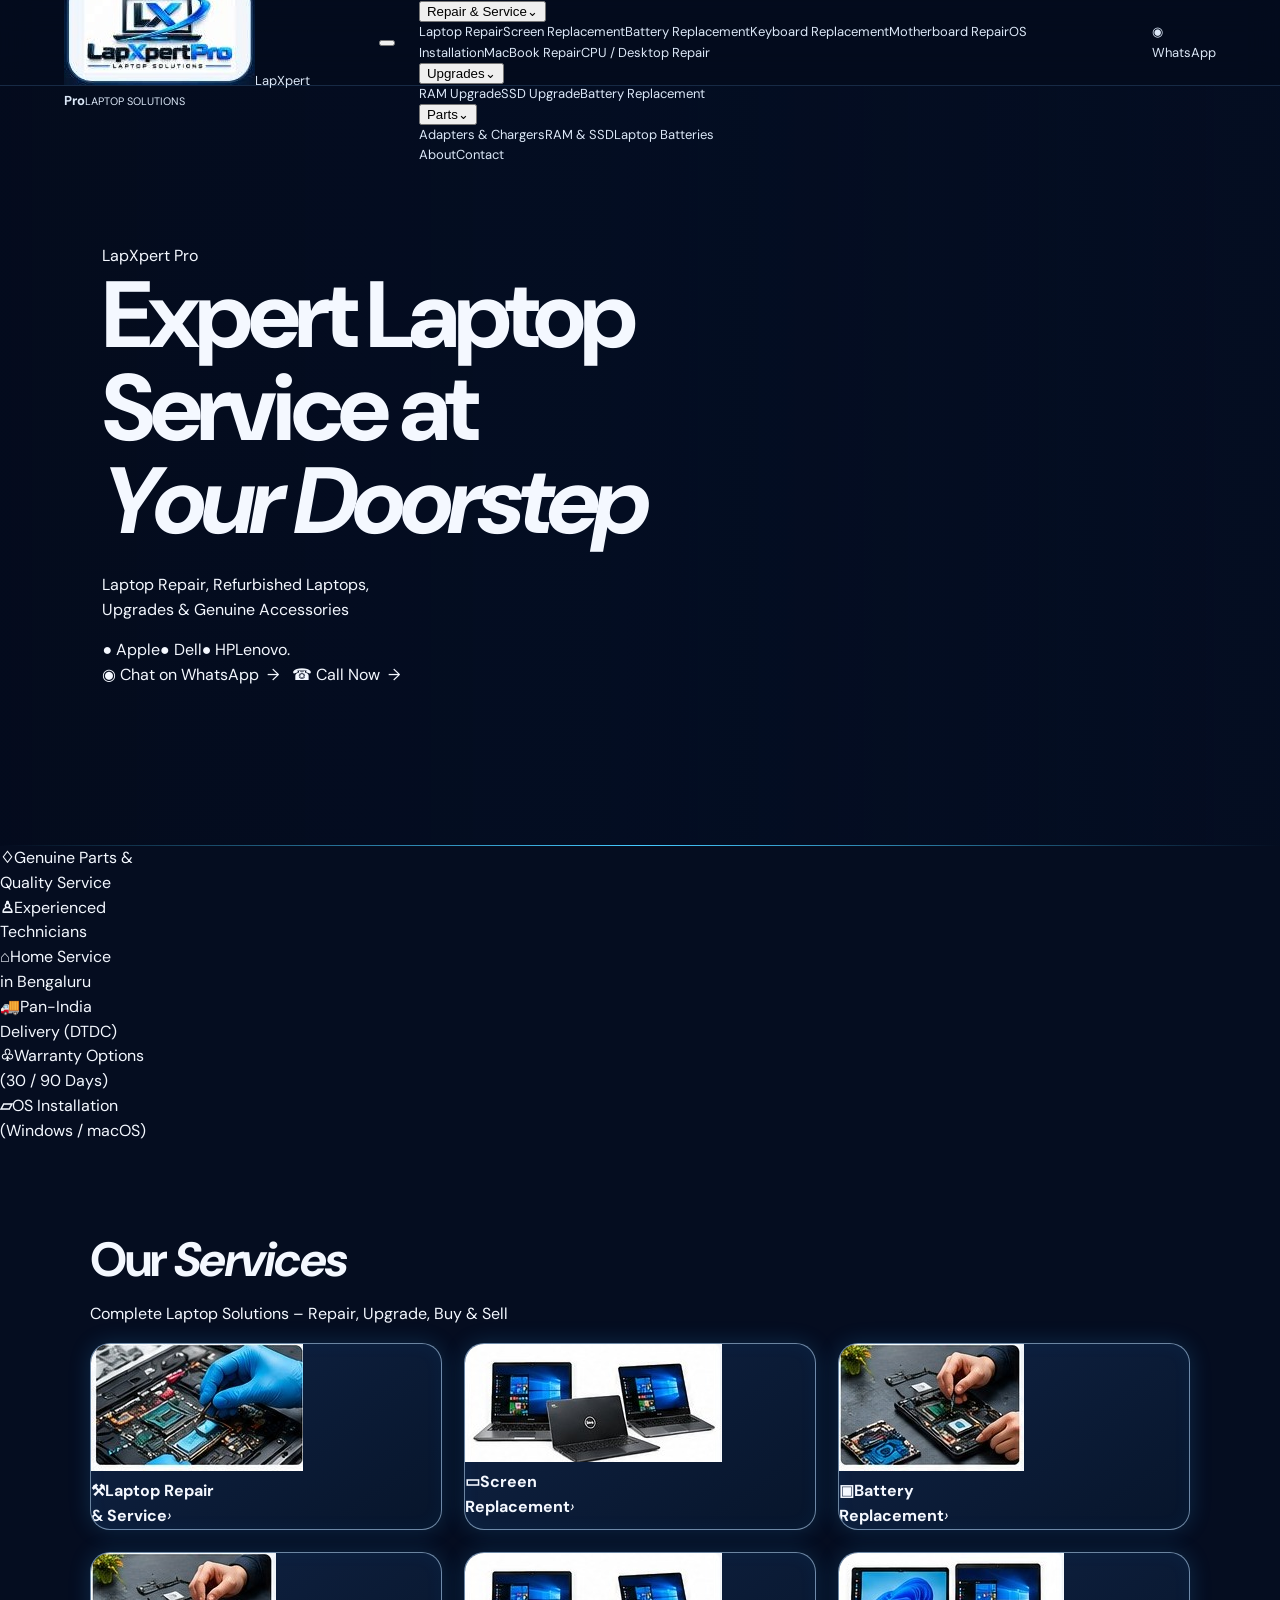
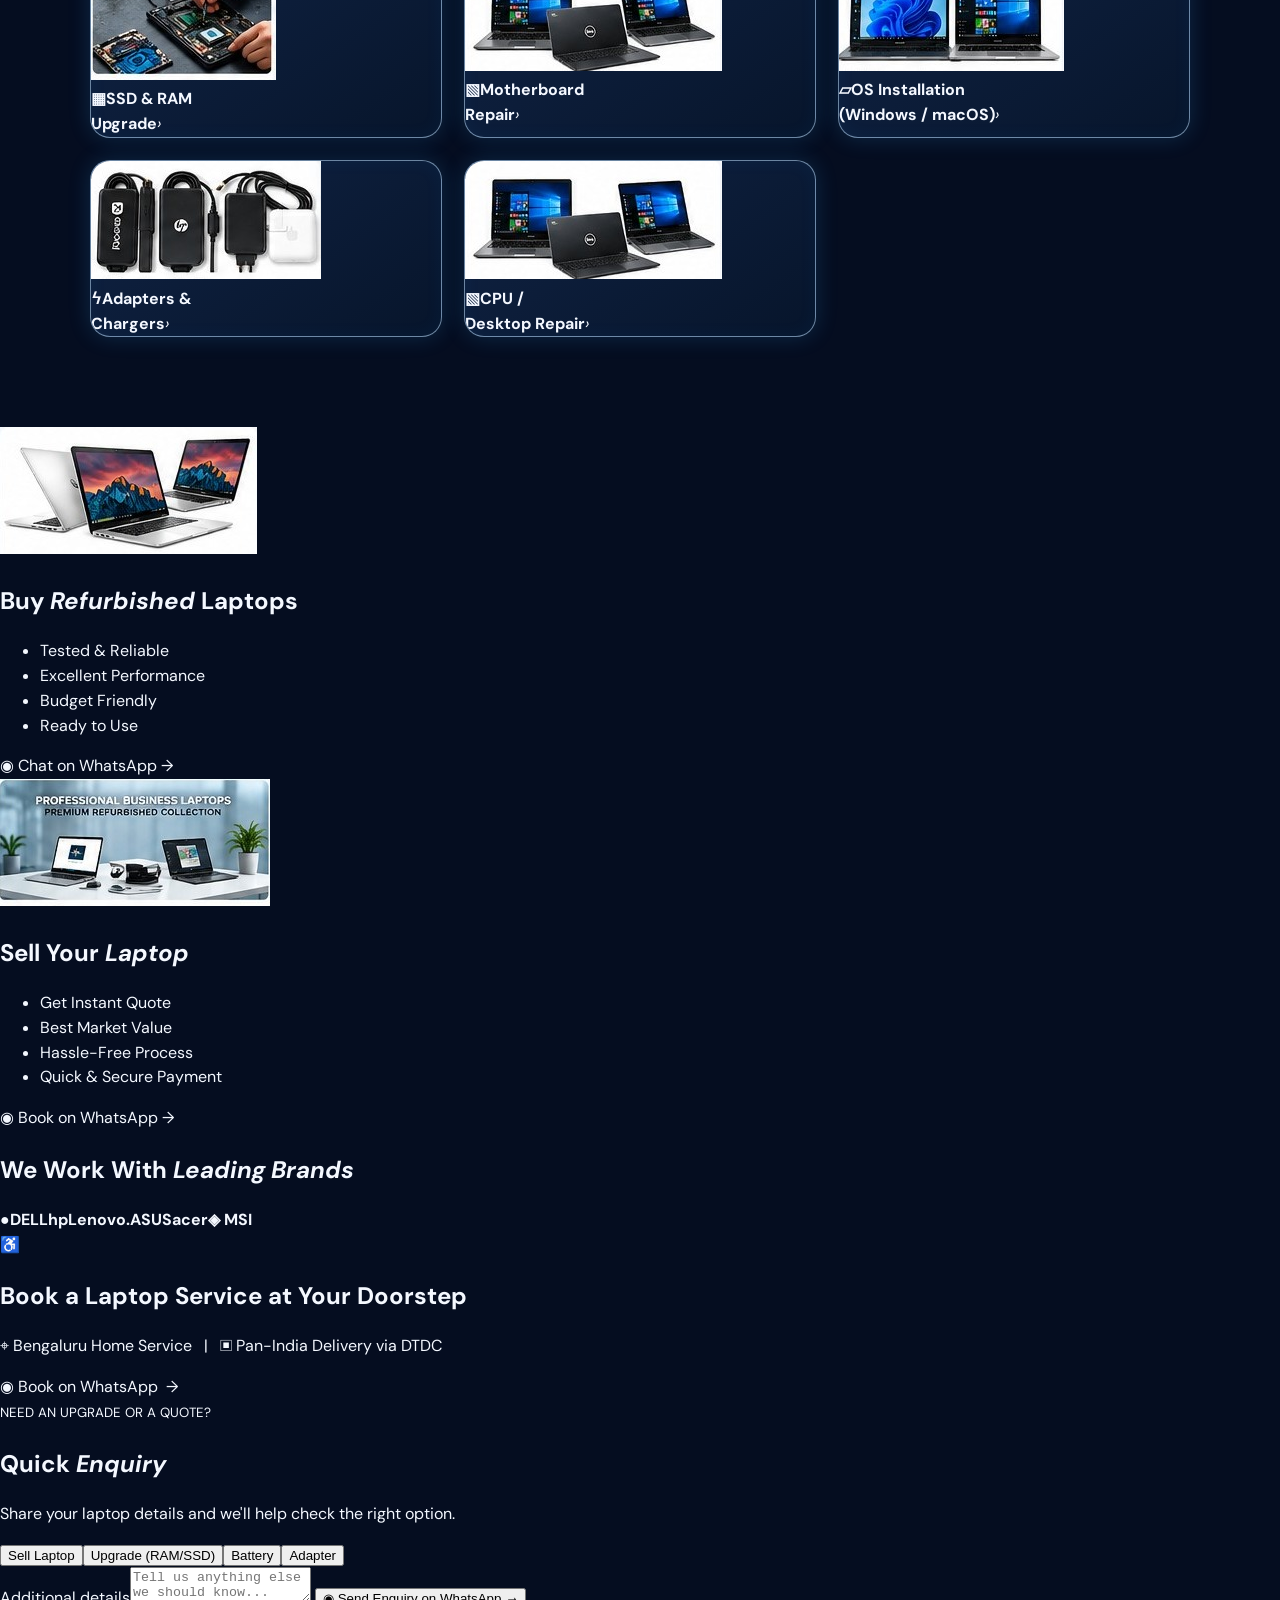
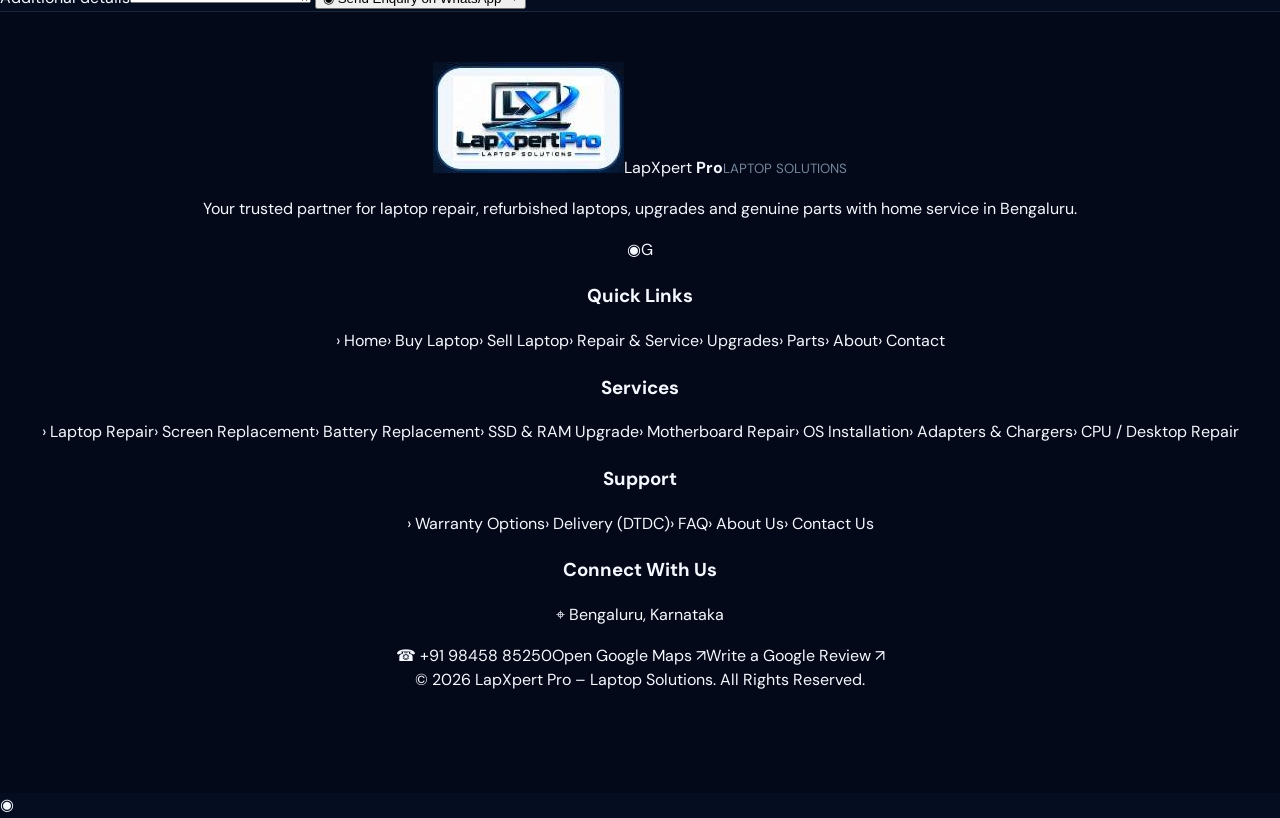
==== commit 41cef10d: "Update index.html" ====
--- a/index.html
+++ b/index.html
@@ -1,100 +1,105 @@
-<!doctype html>
+<!DOCTYPE html>
 <html lang="en">
 <head>
-  <meta charset="utf-8">
-  <meta name="viewport" content="width=device-width, initial-scale=1">
-  <meta name="theme-color" content="#050d20">
-  <meta name="description" content="LapXpert Pro offers laptop repair, refurbished laptop sales, upgrades, accessories and home service in Bengaluru.">
-  <title>LapXpert Pro | Laptop Repair, Buy & Sell in Bengaluru</title>
-  <link rel="stylesheet" href="styles.css">
+<meta charset="UTF-8">
+<meta name="viewport" content="width=device-width, initial-scale=1">
+<meta name="theme-color" content="#03152b">
+<meta name="description" content="LapXpert Pro laptop repair, refurbished laptops, upgrades and genuine accessories. Bengaluru doorstep service and pan-India delivery.">
+<title>LapXpert Pro | Expert Laptop Service at Your Doorstep</title>
+<link rel="icon" href="lapxpert-pro-favicon-512-2.png">
+<link rel="preconnect" href="https://fonts.googleapis.com">
+<link rel="preconnect" href="https://fonts.gstatic.com" crossorigin>
+<link href="https://fonts.googleapis.com/css2?family=Inter:wght@400;500;600;700;800;900&display=swap" rel="stylesheet">
+<link rel="stylesheet" href="styles.css">
 </head>
 <body>
 <header class="header">
-  <a class="brand" href="#home" aria-label="LapXpert Pro home">
-    <img src="logo.jpg" alt="LapXpert Pro logo">
-  </a>
-  <button class="menu-toggle" aria-label="Open navigation" aria-expanded="false">☰</button>
-  <nav class="nav">
-    <a href="#services">Services</a><a href="#brands">Brands</a><a href="#buy">Buy laptops</a>
-    <a href="#sell">Sell laptop</a><a href="#home-service">Home service</a><a href="#contact">Contact</a>
-  </nav>
-  <a class="header-cta" href="https://wa.me/919845885250?text=Hi%20LapXpert%20Pro%2C%20I%20need%20help." target="_blank" rel="noopener">WhatsApp us</a>
+  <div class="wrap nav">
+    <a class="logo" href="#home"><img src="logo.jpg" alt="LapXpert Pro"><span class="logo-text">LapXpert <b>Pro</b><small>LAPTOP SOLUTIONS</small></span></a>
+    <button class="hamburger" aria-label="Toggle navigation" aria-expanded="false"><span></span><span></span><span></span></button>
+    <nav class="menu">
+      <a class="active" href="#home">Home</a>
+      <div class="dropdown"><button type="button" aria-expanded="false">Buy Laptop⌄</button><div class="dropdown-menu"><a href="#buy">Refurbished Laptops</a><a href="#buy">MacBooks</a><a href="#buy">Business Laptops</a></div></div>
+      <a href="#quick-enquiry" data-kind="Sell Laptop">Sell Laptop</a>
+      <div class="dropdown"><button type="button" aria-expanded="false">Repair &amp; Service⌄</button><div class="dropdown-menu"><a href="#services">Laptop Repair</a><a href="#services">Screen Replacement</a><a href="#services">Battery Replacement</a><a href="#services">Keyboard Replacement</a><a href="#services">Motherboard Repair</a><a href="#services">OS Installation</a><a href="#services">MacBook Repair</a><a href="#services">CPU / Desktop Repair</a></div></div>
+      <div class="dropdown"><button type="button" aria-expanded="false">Upgrades⌄</button><div class="dropdown-menu"><a href="#quick-enquiry" data-kind="Upgrade (RAM/SSD)">RAM Upgrade</a><a href="#quick-enquiry" data-kind="Upgrade (RAM/SSD)">SSD Upgrade</a><a href="#quick-enquiry" data-kind="Battery">Battery Replacement</a></div></div>
+      <div class="dropdown"><button type="button" aria-expanded="false">Parts⌄</button><div class="dropdown-menu"><a href="#adapter-service">Adapters &amp; Chargers</a><a href="#quick-enquiry" data-kind="Upgrade (RAM/SSD)">RAM &amp; SSD</a><a href="#quick-enquiry" data-kind="Battery">Laptop Batteries</a></div></div>
+      <a href="#about">About</a><a href="#contact">Contact</a>
+    </nav>
+    <a class="nav-wa" href="https://wa.me/919845885250" target="_blank" rel="noopener">◉ WhatsApp</a>
+  </div>
 </header>
 
 <main>
 <section class="hero" id="home">
   <div class="hero-bg"></div>
-  <div class="hero-content">
-    <p class="eyebrow">LAPTOP SOLUTIONS MADE SIMPLE</p>
-    <h1>Repair<span>.</span> Buy<span>.</span><br>Sell<span>.</span><br><b>LapXpert Pro</b></h1>
-    <p class="hero-lead">Expert laptop service at your doorstep.</p>
-    <p class="hero-sub">Laptop repairs · Refurbished laptops · Upgrades · Accessories</p>
-    <div class="hero-actions">
-      <a class="btn primary" href="https://wa.me/919845885250?text=Hi%20LapXpert%20Pro%2C%20I%20need%20laptop%20service." target="_blank" rel="noopener">◉ Chat on WhatsApp <span>↗</span></a>
-      <a class="btn outline" href="tel:+919845885250">Call Now · 9845885250</a>
-    </div>
-    <div class="trust-row">
-      <div><i>ϟ</i><strong>Fast service</strong><small>Quick assistance</small></div>
-      <div><i>◇</i><strong>Quality parts</strong><small>Repair solutions</small></div>
-      <div><i>⌂</i><strong>Home service</strong><small>Bengaluru</small></div>
-      <div><i>⇢</i><strong>Pan-India</strong><small>Delivery available</small></div>
+  <div class="wrap hero-content">
+    <div class="hero-copy">
+      <div class="brand-title">Lap<span>Xpert</span> Pro</div>
+      <h1>Expert Laptop Service at<br><em>Your Doorstep</em></h1>
+      <p>Laptop Repair, Refurbished Laptops,<br>Upgrades &amp; Genuine Accessories</p>
+      <div class="brand-pills"><span>● Apple</span><span>● Dell</span><span>● HP</span><span class="lenovo">Lenovo.</span></div>
+      <div class="hero-actions"><a class="wa-button" href="https://wa.me/919845885250?text=Hi%20LapXpert%20Pro%2C%20I%20need%20laptop%20service." target="_blank" rel="noopener">◉ Chat on WhatsApp&nbsp; →</a><a class="call-button" href="tel:+919845885250">☎ Call Now&nbsp; →</a></div>
     </div>
   </div>
 </section>
 
-<section class="section" id="services">
-  <div class="section-head"><div><p class="eyebrow">WHAT WE DO</p><h2>Our Services</h2><p>Complete laptop solutions with expert care.</p></div><a class="text-link" href="#contact">Get a quote ↗</a></div>
-  <div class="service-grid">
-    <article class="service-card"><div class="service-image img-repair"></div><div class="card-copy"><h3>Laptop Repair</h3><p>Diagnosis and repair for common laptop hardware and software issues.</p><a href="#contact">Book repair ↗</a></div></article>
-    <article class="service-card"><div class="service-image img-screen"></div><div class="card-copy"><h3>Screen Replacement</h3><p>Display, panel and screen replacement support for major brands.</p><a href="#contact">Get a quote ↗</a></div></article>
-    <article class="service-card"><div class="service-image img-battery"></div><div class="card-copy"><h3>Battery Replacement</h3><p>Battery replacement options for compatible laptop models.</p><a href="#contact">Get a quote ↗</a></div></article>
-    <article class="service-card"><div class="service-image img-keyboard"></div><div class="card-copy"><h3>Keyboard Replacement</h3><p>Keyboard replacement for supported laptop models.</p><a href="#contact">Get a quote ↗</a></div></article>
-    <article class="service-card"><div class="service-image img-ssd"></div><div class="card-copy"><h3>SSD & RAM Upgrade</h3><p>Storage and memory upgrades to improve everyday performance.</p><a href="#contact">Upgrade now ↗</a></div></article>
-    <article class="service-card"><div class="service-image img-os"></div><div class="card-copy"><h3>OS Installation</h3><p>Windows and macOS installation and setup assistance.</p><a href="#contact">Get support ↗</a></div></article>
-    <article class="service-card"><div class="service-image img-mac"></div><div class="card-copy"><h3>MacBook Repair</h3><p>Service support for Apple MacBook Air and MacBook Pro models.</p><a href="#contact">MacBook help ↗</a></div></article>
-    <article class="service-card"><div class="service-image img-desktop"></div><div class="card-copy"><h3>CPU / Desktop Repair</h3><p>Desktop PC repair, upgrades and troubleshooting assistance.</p><a href="#contact">Get a quote ↗</a></div></article>
-    <article class="service-card"><div class="service-image img-monitor"></div><div class="card-copy"><h3>Monitor Repair</h3><p>Display, panel and power issue diagnosis.</p><a href="#contact">Get a quote ↗</a></div></article>
-    <article class="service-card"><div class="service-image img-adapter"></div><div class="card-copy"><h3>Adapters & Chargers</h3><p>Original and compatible chargers for supported models.</p><a href="#contact">Find an adapter ↗</a></div></article>
+<section class="trust wrap" aria-label="Why choose LapXpert Pro">
+  <div class="trust-item"><b>♢</b><span>Genuine Parts &amp;<br>Quality Service</span></div>
+  <div class="trust-item"><b>♙</b><span>Experienced<br>Technicians</span></div>
+  <div class="trust-item"><b>⌂</b><span>Home Service<br>in Bengaluru</span></div>
+  <div class="trust-item"><b>🚚</b><span>Pan-India<br>Delivery (DTDC)</span></div>
+  <div class="trust-item"><b>♧</b><span>Warranty Options<br>(30 / 90 Days)</span></div>
+  <div class="trust-item"><b>▱</b><span>OS Installation<br>(Windows / macOS)</span></div>
+</section>
+
+<section class="section services" id="services">
+  <div class="wrap">
+    <div class="section-title"><span></span><h2>Our <em>Services</em></h2><span></span><p>Complete Laptop Solutions – Repair, Upgrade, Buy &amp; Sell</p></div>
+    <div class="service-grid">
+      <a class="service-card" href="#contact"><img src="repair.jpg" alt="Laptop repair"><div class="service-label"><b>⚒</b><strong>Laptop Repair<br>&amp; Service</strong><i>›</i></div></a>
+      <a class="service-card" href="#contact"><img src="business.jpg" alt="Laptop screen replacement"><div class="service-label"><b>▭</b><strong>Screen<br>Replacement</strong><i>›</i></div></a>
+      <a class="service-card" href="#contact"><img src="upgrade.jpg" alt="Laptop battery replacement"><div class="service-label"><b>▣</b><strong>Battery<br>Replacement</strong><i>›</i></div></a>
+      <a class="service-card" href="#quick-enquiry"><img src="upgrade.jpg" alt="SSD and RAM upgrade"><div class="service-label"><b>▦</b><strong>SSD &amp; RAM<br>Upgrade</strong><i>›</i></div></a>
+      <a class="service-card" href="#contact"><img src="business.jpg" alt="Laptop motherboard repair"><div class="service-label"><b>▧</b><strong>Motherboard<br>Repair</strong><i>›</i></div></a>
+      <a class="service-card" href="#contact"><img src="windows.jpg" alt="Windows and macOS installation"><div class="service-label"><b>▱</b><strong>OS Installation<br>(Windows / macOS)</strong><i>›</i></div></a>
+      <a class="service-card" id="adapter-service" href="#quick-enquiry" data-kind="Adapter"><img src="adapters.jpg" alt="Laptop adapters and chargers"><div class="service-label"><b>ϟ</b><strong>Adapters &amp;<br>Chargers</strong><i>›</i></div></a>
+      <a class="service-card" href="#contact"><img src="business.jpg" alt="CPU and desktop repair"><div class="service-label"><b>▧</b><strong>CPU /<br>Desktop Repair</strong><i>›</i></div></a>
+    </div>
   </div>
 </section>
 
-<section class="section brands-section" id="brands">
-  <p class="eyebrow">EXPERTISE ACROSS MAJOR MAKES</p><h2>Top Laptop Brands We Service</h2>
-  <div class="brand-grid">
-    <span>Apple</span><span>Dell</span><span>HP</span><span>Lenovo</span><span>ASUS</span><span>Acer</span><span>MSI</span><span>Toshiba</span><span>Samsung</span><span>Microsoft</span>
-  </div>
+<section class="buy-sell wrap" id="buy">
+  <article class="promo-card"><div class="promo-photo"><img src="buy.jpg" alt="Refurbished laptops"></div><div class="promo-content"><h2>Buy <em>Refurbished</em> Laptops</h2><ul><li>Tested &amp; Reliable</li><li>Excellent Performance</li><li>Budget Friendly</li><li>Ready to Use</li></ul><a class="wa-button small" href="https://wa.me/919845885250?text=Hi%2C%20please%20share%20available%20refurbished%20laptops." target="_blank" rel="noopener">◉ Chat on WhatsApp →</a></div></article>
+  <article class="promo-card" id="sell"><div class="promo-photo"><img src="sell.jpg" alt="Sell your laptop"></div><div class="promo-content"><h2>Sell Your <em>Laptop</em></h2><ul><li>Get Instant Quote</li><li>Best Market Value</li><li>Hassle-Free Process</li><li>Quick &amp; Secure Payment</li></ul><a class="wa-button small" href="#quick-enquiry" data-kind="Sell Laptop">◉ Book on WhatsApp →</a></div></article>
 </section>
 
-<section class="feature-panels">
-  <article class="feature-panel panel-buy" id="buy"><div><p class="eyebrow">SMARTER TECH, BETTER VALUE</p><h2>Buy Refurbished Laptops</h2><p>Explore quality-checked refurbished laptops at budget-friendly prices.</p><ul><li>Tested and verified devices</li><li>Options across popular brands</li><li>Warranty options where specified</li><li>Pan-India delivery available</li></ul><a class="btn light" href="https://wa.me/919845885250?text=Hi%2C%20please%20share%20available%20refurbished%20laptops." target="_blank" rel="noopener">View available laptops ↗</a></div></article>
-  <article class="feature-panel panel-sell" id="sell"><div><p class="eyebrow">TURN UNUSED TECH INTO VALUE</p><h2>Sell Your Laptop</h2><p>Get your laptop evaluated and request a quote with a simple enquiry.</p><ul><li>Free initial evaluation enquiry</li><li>Quote based on device condition</li><li>Simple enquiry process</li><li>Hassle-conscious assistance</li></ul><a class="btn light" href="https://wa.me/919845885250?text=Hi%2C%20I%20want%20to%20sell%20my%20laptop." target="_blank" rel="noopener">Get a selling quote ↗</a></div></article>
-  <article class="feature-panel panel-accessories" id="accessories"><div><p class="eyebrow">POWER & PERFORMANCE</p><h2>Accessories & Chargers</h2><p>Ask about compatible adapters, chargers, SSDs, RAM and other laptop parts.</p><a class="btn light" href="https://wa.me/919845885250?text=Hi%2C%20I%20need%20laptop%20accessories." target="_blank" rel="noopener">Enquire now ↗</a></div></article>
-</section>
+<section class="brands wrap" id="about"><div class="section-title compact"><span></span><h2>We Work With <em>Leading Brands</em></h2><span></span></div><div class="brand-row"><b class="apple">●</b><b class="dell">DELL</b><b class="hp">hp</b><b class="lenovo-brand">Lenovo.</b><b>ASUS</b><b class="acer">acer</b><b class="msi">◈ MSI</b></div></section>
 
-<section class="home-service section" id="home-service">
-  <div class="home-icon">⌂</div><div class="home-copy"><p class="eyebrow">BENGALURU DOORSTEP SUPPORT</p><h2>Home Service in Bangalore</h2><div class="home-points"><span>✓ Repair</span><span>✓ Installation</span><span>✓ Upgrade</span><span>✓ Pickup & Drop</span></div><p>Get laptop service assistance at your doorstep. Service availability depends on location and issue.</p><p class="address">Benson Town, Bangalore 560046</p></div>
-  <a class="btn primary" href="https://wa.me/919845885250?text=Hi%2C%20I%20want%20to%20book%20laptop%20home%20service%20in%20Bangalore." target="_blank" rel="noopener">Book Home Service ↗</a>
-</section>
+<section class="doorstep wrap"><div class="scooter">♿</div><div class="doorstep-copy"><h2>Book a Laptop Service at Your Doorstep</h2><p>⌖ Bengaluru Home Service&nbsp;&nbsp; | &nbsp;&nbsp;▣ Pan-India Delivery via DTDC</p></div><a class="wa-button" href="https://wa.me/919845885250?text=Hi%20LapXpert%20Pro%2C%20I%20want%20to%20book%20doorstep%20laptop%20service." target="_blank" rel="noopener">◉ Book on WhatsApp&nbsp; →</a></section>
 
-<section class="review-section section">
-  <div><p class="eyebrow">YOUR FEEDBACK MATTERS</p><h2>Had a LapXpert Pro experience?</h2><p>Find our business on Google to view available information or leave your feedback.</p></div>
-  <a class="btn light" href="https://www.google.com/search?q=LapXpert+Pro+Benson+Town+Bangalore" target="_blank" rel="noopener">Find us on Google ↗</a>
-</section>
-
-<section class="contact-section section" id="contact">
-  <div><p class="eyebrow">LET'S GET YOUR DEVICE SORTED</p><h2>Need laptop help?</h2><p>Tell us your laptop brand, model and issue. We'll get back to you on WhatsApp.</p></div>
-  <div class="contact-actions"><a class="btn primary" href="https://wa.me/919845885250?text=Hi%20LapXpert%20Pro%2C%20I%20need%20help%20with%20my%20laptop." target="_blank" rel="noopener">WhatsApp · 9845885250</a><a class="btn outline" href="tel:+919845885250">Call 9845885250</a></div>
+<section class="quick-enquiry wrap" id="quick-enquiry">
+  <div class="enquiry-head"><div><small>NEED AN UPGRADE OR A QUOTE?</small><h2>Quick <em>Enquiry</em></h2></div><p>Share your laptop details and we'll help check the right option.</p></div>
+  <div class="enquiry-tabs"><button class="tab active" data-kind="Sell Laptop">Sell Laptop</button><button class="tab" data-kind="Upgrade (RAM/SSD)">Upgrade (RAM/SSD)</button><button class="tab" data-kind="Battery">Battery</button><button class="tab" data-kind="Adapter">Adapter</button></div>
+  <form id="quick-form" class="quick-form">
+    <div class="fields" id="dynamic-fields"></div>
+    <label class="wide-label">Additional details<textarea name="Additional details" rows="2" placeholder="Tell us anything else we should know..."></textarea></label>
+    <button class="wa-button submit" type="submit">◉ Send Enquiry on WhatsApp →</button>
+  </form>
 </section>
 </main>
 
-<footer class="footer">
-  <a class="brand footer-brand" href="#home"><img src="logo.jpg" alt="LapXpert Pro logo"></a>
-  <p>Reliable Laptop Solutions for a Better Tomorrow.</p>
-  <div class="footer-links"><a href="#services">Services</a><a href="#buy">Buy laptops</a><a href="#sell">Sell laptop</a><a href="#contact">Contact</a></div>
-  <p class="footer-address">Benson Town, Bangalore 560046 · <a href="tel:+919845885250">9845885250</a></p>
-  <small>© <span id="year"></span> LapXpert Pro. All rights reserved.</small>
+<footer class="footer" id="contact">
+ <div class="wrap footer-grid">
+  <div class="footer-about"><a class="logo" href="#home"><img src="logo.jpg" alt="LapXpert Pro"><span class="logo-text">LapXpert <b>Pro</b><small>LAPTOP SOLUTIONS</small></span></a><p>Your trusted partner for laptop repair, refurbished laptops, upgrades and genuine parts with home service in Bengaluru.</p><div class="social"><a href="https://wa.me/919845885250" aria-label="WhatsApp">◉</a><a href="https://g.page/r/CXIFnVDy2d-XEBM/review" target="_blank" rel="noopener" aria-label="Google Reviews">G</a></div></div>
+  <div><h3>Quick Links</h3><a href="#home">› Home</a><a href="#buy">› Buy Laptop</a><a href="#sell">› Sell Laptop</a><a href="#services">› Repair &amp; Service</a><a href="#quick-enquiry">› Upgrades</a><a href="#services">› Parts</a><a href="#about">› About</a><a href="#contact">› Contact</a></div>
+  <div><h3>Services</h3><a href="#services">› Laptop Repair</a><a href="#services">› Screen Replacement</a><a href="#services">› Battery Replacement</a><a href="#services">› SSD &amp; RAM Upgrade</a><a href="#services">› Motherboard Repair</a><a href="#services">› OS Installation</a><a href="#services">› Adapters &amp; Chargers</a><a href="#services">› CPU / Desktop Repair</a></div>
+  <div><h3>Support</h3><a href="#contact">› Warranty Options</a><a href="#contact">› Delivery (DTDC)</a><a href="#contact">› FAQ</a><a href="#about">› About Us</a><a href="#contact">› Contact Us</a></div>
+  <div><h3>Connect With Us</h3><p>⌖ Bengaluru, Karnataka</p><a href="tel:+919845885250">☎ +91 98458 85250</a><a class="map-link" href="https://www.google.com/maps/search/?api=1&query=LapXpert+Pro+Benson+Town+Bengaluru" target="_blank" rel="noopener">Open Google Maps ↗</a><a class="map-link" href="https://g.page/r/CXIFnVDy2d-XEBM/review" target="_blank" rel="noopener">Write a Google Review ↗</a></div>
+ </div>
+ <div class="wrap copyright">© <span id="year"></span> LapXpert Pro – Laptop Solutions. All Rights Reserved.</div>
 </footer>
-<div class="mobile-bar"><a href="tel:+919845885250">Call</a><a href="https://wa.me/919845885250?text=Hi%20LapXpert%20Pro%2C%20I%20need%20help." target="_blank" rel="noopener">WhatsApp</a></div>
+<a class="floating-wa" href="https://wa.me/919845885250" target="_blank" rel="noopener" aria-label="WhatsApp">◉</a>
 <script src="script.js"></script>
 </body>
 </html>
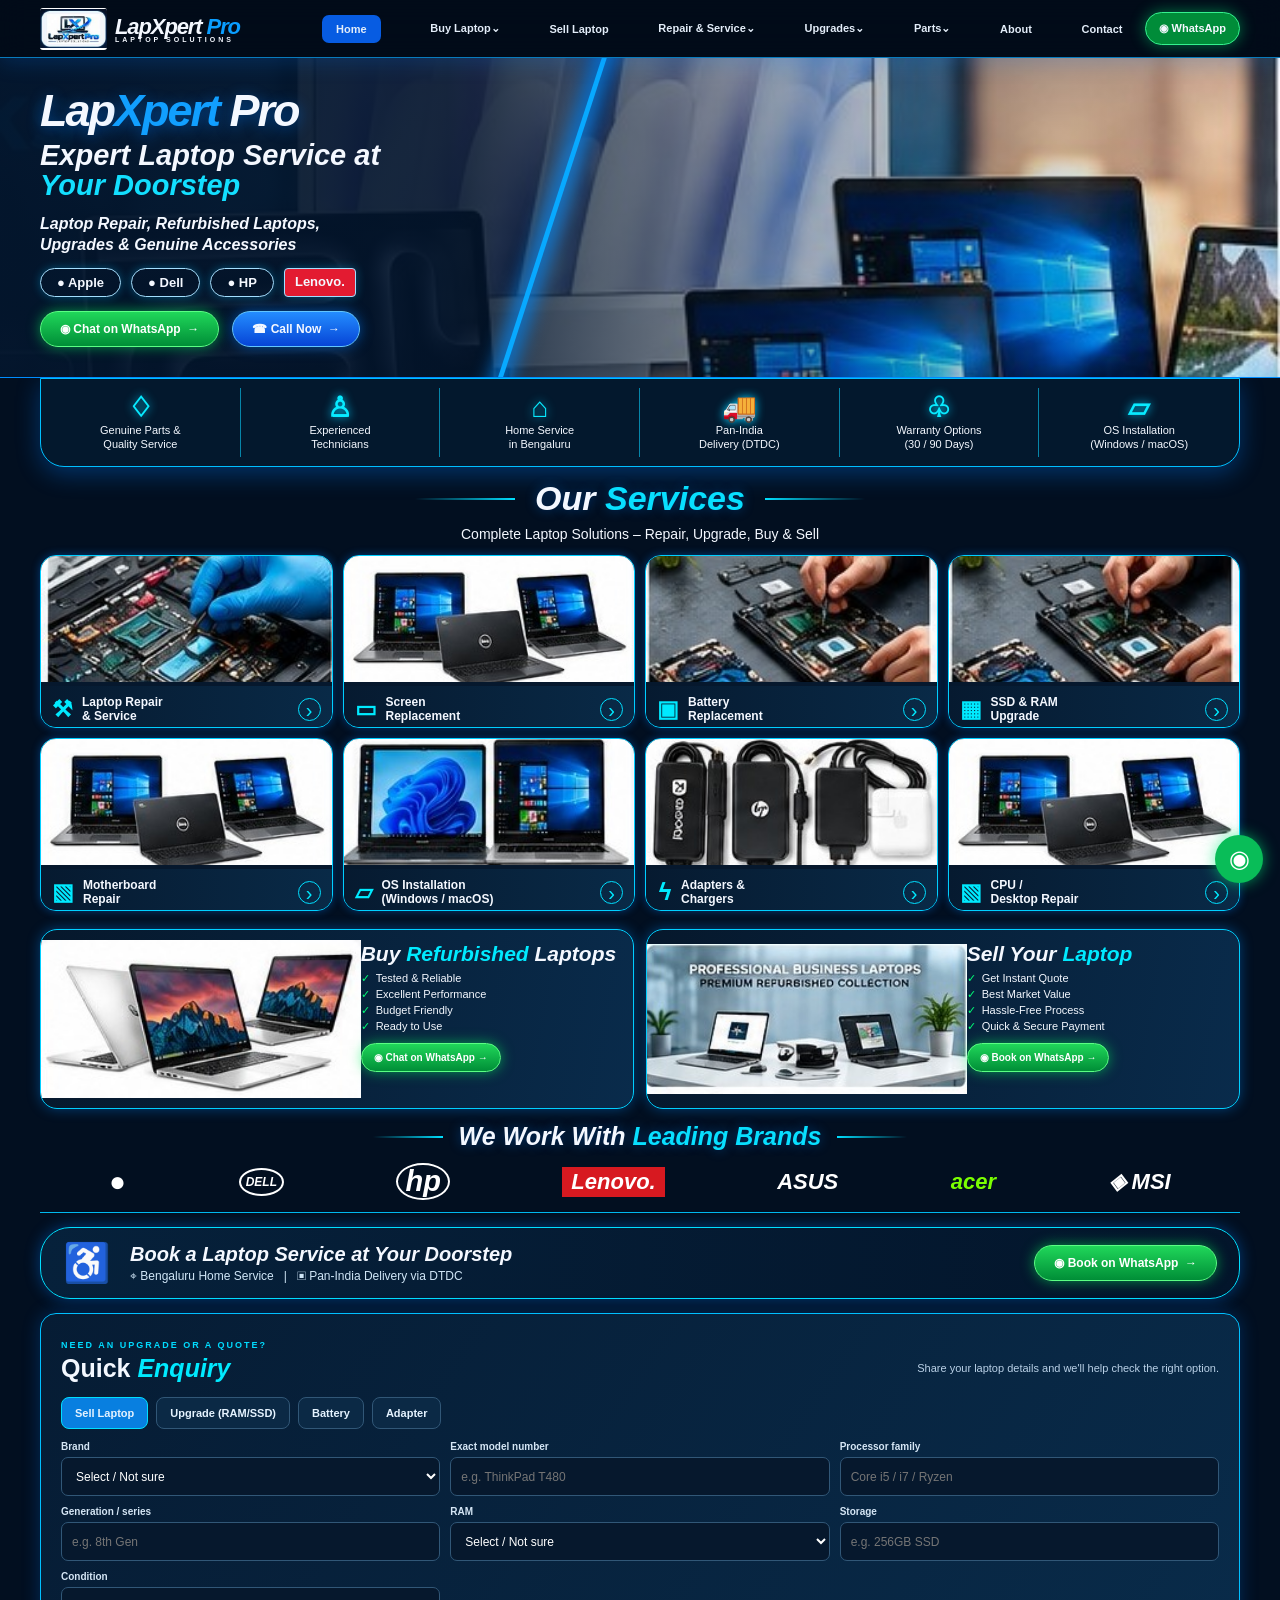
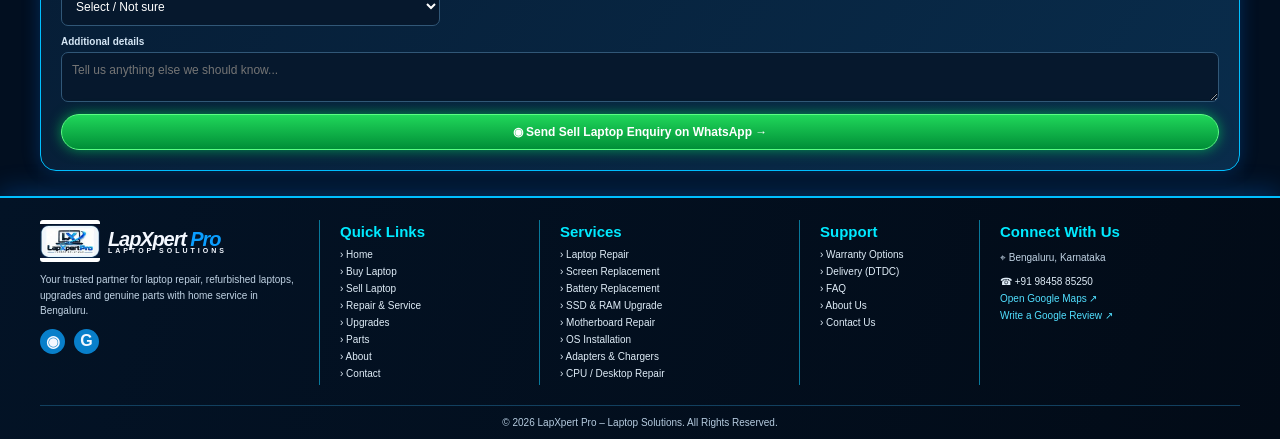
==== commit 863638bb: "Update index.html" ====
--- a/index.html
+++ b/index.html
@@ -10,7 +10,7 @@
 <link rel="preconnect" href="https://fonts.googleapis.com">
 <link rel="preconnect" href="https://fonts.gstatic.com" crossorigin>
 <link href="https://fonts.googleapis.com/css2?family=Inter:wght@400;500;600;700;800;900&display=swap" rel="stylesheet">
-<link rel="stylesheet" href="styles.css">
+<link rel="stylesheet" href="styles.css?v=20261104-mobilefix">
 </head>
 <body>
 <header class="header">
--- a/styles.css
+++ b/styles.css
@@ -1,6 +1,22 @@
-@import url('https://fonts.googleapis.com/css2?family=DM+Sans:wght@400;500;600;700;800&display=swap');
-:root{--bg:#050d20;--panel:#0a1932;--panel2:#0c2040;--blue:#168cff;--cyan:#38d5ff;--white:#f4f8ff;--muted:#a8b6ca;--line:rgba(190,225,255,.55);--glow:0 0 22px rgba(56,174,255,.18),inset 0 0 18px rgba(35,140,255,.06)}
-*{box-sizing:border-box}html{scroll-behavior:smooth;scroll-padding-top:92px}body{margin:0;background:var(--bg);color:var(--white);font-family:'DM Sans',Arial,sans-serif;line-height:1.55}a{color:inherit;text-decoration:none}.header{height:86px;position:sticky;top:0;z-index:20;display:flex;align-items:center;justify-content:space-between;padding:10px clamp(18px,5vw,72px);background:rgba(4,12,29,.94);backdrop-filter:blur(16px);border-bottom:1px solid rgba(115,183,255,.18)}.brand img{width:150px;height:64px;object-fit:contain;background:#fff;border-radius:12px;padding:3px}.nav{display:flex;gap:24px;align-items:center;font-size:13px;color:#dce8f8}.nav a:hover,.footer a:hover{color:var(--cyan)}.header-cta{padding:11px 18px;border-radius:30px;background:linear-gradient(100deg,var(--blue),var(--cyan));font-weight:700;font-size:13px;color:#00142a}.menu-toggle{display:none;background:none;border:0;color:white;font-size:28px}.hero{min-height:760px;position:relative;display:flex;align-items:center;overflow:hidden;padding:75px clamp(22px,8vw,120px)}.hero-bg{position:absolute;inset:0;background:linear-gradient(90deg,rgba(4,11,27,.97) 0%,rgba(4,13,32,.86) 46%,rgba(4,13,32,.55)),url('https://images.unsplash.com/photo-1517336714731-489689fd1ca8?auto=format&fit=crop&w=2000&q=85') center/cover;filter:saturate(1.1)}.hero:after{content:"";position:absolute;inset:auto 0 0;height:1px;background:linear-gradient(90deg,transparent,#45caff,transparent)}.hero-content{position:relative;max-width:780px;z-index:1}.eyebrow{font-size:12px;letter-spacing:.22em;font-weight:700;color:var(--cyan);margin:0 0 15px}.hero h1{font-size:clamp(48px,8vw,94px);line-height:.99;letter-spacing:-.055em;margin:0 0 25px;font-weight:800}.hero h1>span{color:var(--blue)}.hero h1 b{background:linear-gradient(90deg,#f7fbff,#168cff 72%,#48d8ff);background-clip:text;color:transparent}.hero-lead{font-size:clamp(21px,3vw,30px);font-weight:600;margin:0 0 6px}.hero-sub{color:#b5c4d8;font-size:16px;margin:0 0 30px}.hero-actions{display:flex;gap:13px;flex-wrap:wrap}.btn{display:inline-flex;align-items:center;justify-content:center;gap:16px;padding:15px 23px;border-radius:13px;font-weight:700;border:1px solid transparent;transition:.25s transform,.25s box-shadow;font-size:14px}.btn:hover{transform:translateY(-3px);box-shadow:0 10px 30px rgba(0,140,255,.2)}.primary{background:linear-gradient(105deg,#087ff1,#24c5f4);color:#00152c;box-shadow:0 0 25px rgba(20,147,255,.28)}.outline{border-color:rgba(178,216,255,.55);background:rgba(8,24,48,.55);color:#f4f8ff}.light{background:#eef7ff;color:#07172e}.trust-row{display:grid;grid-template-columns:repeat(4,1fr);gap:20px;margin-top:65px;max-width:780px}.trust-row div{display:grid;grid-template-columns:32px 1fr;align-items:center}.trust-row i{grid-row:span 2;color:var(--cyan);font-style:normal;font-size:26px}.trust-row strong{font-size:13px}.trust-row small{color:var(--muted);font-size:11px}.section{padding:90px clamp(20px,7vw,100px)}.section-head{display:flex;align-items:end;justify-content:space-between;margin-bottom:35px}.section h2,.feature-panel h2,.contact-section h2{font-size:clamp(32px,4.5vw,48px);line-height:1.1;letter-spacing:-.035em;margin:0 0 12px}.section-head p:not(.eyebrow),.review-section p:not(.eyebrow),.contact-section p:not(.eyebrow){color:var(--muted);margin:0}.text-link{color:var(--cyan);font-weight:700}.service-grid{display:grid;grid-template-columns:repeat(3,1fr);gap:22px}.service-card{overflow:hidden;border:1px solid var(--line);border-radius:20px;background:linear-gradient(145deg,#102344,#07152b);box-shadow:var(--glow);transition:.25s}.service-card:hover{transform:translateY(-5px);border-color:var(--cyan);box-shadow:0 0 30px rgba(44,174,255,.22)}.service-image{height:190px;background-size:cover;background-position:center;position:relative}.service-image:after{content:"";position:absolute;inset:0;background:linear-gradient(0deg,rgba(3,12,28,.35),transparent 65%)}.img-repair{background-image:url('https://images.unsplash.com/photo-1581092918056-0c4c3aed4f1f?auto=format&fit=crop&w=900&q=80')}.img-screen{background-image:url('https://images.unsplash.com/photo-1593642632823-8f785ba67e45?auto=format&fit=crop&w=900&q=80')}.img-battery{background-image:url('https://images.unsplash.com/photo-1588872657578-7efd1f1555ed?auto=format&fit=crop&w=900&q=80')}.img-keyboard{background-image:url('https://images.unsplash.com/photo-1587829741301-dc798b83add3?auto=format&fit=crop&w=900&q=80')}.img-ssd{background-image:url('https://images.unsplash.com/photo-1597872200969-2b65d56bd16b?auto=format&fit=crop&w=900&q=80')}.img-os{background-image:url('https://images.unsplash.com/photo-1496181133206-80ce9b88a853?auto=format&fit=crop&w=900&q=80')}.img-mac{background-image:url('https://images.unsplash.com/photo-1517336714731-489689fd1ca8?auto=format&fit=crop&w=900&q=80')}.img-desktop{background-image:url('https://images.unsplash.com/photo-1587202372775-e229f172b9d7?auto=format&fit=crop&w=900&q=80')}.img-monitor{background-image:url('https://images.unsplash.com/photo-1527443224154-c4a3942d3acf?auto=format&fit=crop&w=900&q=80')}.img-adapter{background-image:url('https://images.unsplash.com/photo-1583863788434-e58a36330cf0?auto=format&fit=crop&w=900&q=80')}.card-copy{padding:20px 21px 23px}.card-copy h3{font-size:21px;margin:0 0 7px}.card-copy p{color:var(--muted);font-size:14px;min-height:44px;margin:0 0 16px}.card-copy a{color:var(--cyan);font-size:13px;font-weight:700}.brands-section{background:linear-gradient(180deg,#08152c,#061127);text-align:center}.brands-section h2{margin-bottom:32px}.brand-grid{display:grid;grid-template-columns:repeat(5,1fr);gap:15px}.brand-grid span{border:1px solid var(--line);border-radius:14px;padding:20px 10px;font-weight:700;font-size:19px;background:rgba(13,32,61,.7);box-shadow:var(--glow)}.feature-panels{padding:35px clamp(20px,7vw,100px);display:grid;gap:24px}.feature-panel{min-height:350px;border:1px solid var(--line);border-radius:24px;overflow:hidden;display:flex;align-items:center;padding:42px;background-position:center;background-size:cover;box-shadow:var(--glow);position:relative}.feature-panel:before{content:"";position:absolute;inset:0;background:linear-gradient(90deg,rgba(4,13,31,.97),rgba(4,13,31,.76) 58%,rgba(4,13,31,.22))}.feature-panel>div{position:relative;max-width:570px}.feature-panel p:not(.eyebrow){color:#c0cee0}.feature-panel ul{padding-left:20px;color:#d9e6f6;line-height:2}.feature-panel li::marker{color:var(--cyan)}.panel-buy{background-image:url('https://images.unsplash.com/photo-1496181133206-80ce9b88a853?auto=format&fit=crop&w=1500&q=85')}.panel-sell{background-image:url('https://images.unsplash.com/photo-1517336714731-489689fd1ca8?auto=format&fit=crop&w=1500&q=85')}.panel-accessories{background-image:url('https://images.unsplash.com/photo-1588872657578-7efd1f1555ed?auto=format&fit=crop&w=1500&q=85')}.home-service{margin:45px clamp(20px,7vw,100px);padding:40px;display:grid;grid-template-columns:80px 1fr auto;gap:25px;align-items:center;border:1px solid var(--line);border-radius:24px;background:linear-gradient(120deg,#0c2142,#07152b);box-shadow:var(--glow)}.home-icon{width:70px;height:70px;border-radius:50%;display:grid;place-items:center;font-size:35px;background:linear-gradient(135deg,#087ff1,#36d1ff)}.home-copy h2{font-size:clamp(27px,4vw,40px);margin:0 0 14px}.home-points{display:flex;gap:25px;flex-wrap:wrap;margin:10px 0;color:#e6f1ff}.home-copy p:not(.eyebrow){color:var(--muted);margin:8px 0}.home-copy .address{color:#e5f2ff}.review-section{margin:35px clamp(20px,7vw,100px);padding:45px;border-radius:24px;background:#eef6ff;color:#07172e;display:flex;justify-content:space-between;align-items:center;gap:30px}.review-section .eyebrow{color:#087fdc}.review-section h2{font-size:clamp(27px,4vw,38px)}.review-section p:not(.eyebrow){color:#50627a}.contact-section{display:flex;justify-content:space-between;align-items:center;gap:30px;border-top:1px solid rgba(160,205,255,.15)}.contact-actions{display:flex;flex-wrap:wrap;gap:12px}.footer{text-align:center;padding:50px 20px 100px;background:#030918;border-top:1px solid rgba(160,205,255,.15)}.footer-brand img{width:145px}.footer>p{color:var(--muted)}.footer-links{display:flex;justify-content:center;gap:22px;flex-wrap:wrap;margin:20px}.footer-address a{color:var(--cyan)}.footer small{color:#75859b}.mobile-bar{display:none}
-@media(max-width:900px){.nav{gap:12px;font-size:12px}.header-cta{display:none}.service-grid{grid-template-columns:repeat(2,1fr)}.home-service{grid-template-columns:65px 1fr}.home-service>.btn{grid-column:2;justify-self:start}.brand-grid{grid-template-columns:repeat(3,1fr)}}
-@media(max-width:650px){html{scroll-padding-top:76px}.header{height:76px;padding:8px 18px}.brand img{width:136px;height:58px}.menu-toggle{display:block}.nav{display:none;position:absolute;top:76px;left:0;right:0;padding:18px;background:#07142b;border-bottom:1px solid var(--line);flex-direction:column;align-items:stretch}.nav.open{display:flex}.nav a{padding:10px 5px;font-size:15px}.hero{min-height:740px;padding:65px 22px 42px;align-items:flex-start}.hero-bg{background-position:58% center}.hero h1{font-size:clamp(48px,13vw,72px)}.hero-sub{font-size:14px}.trust-row{grid-template-columns:repeat(2,1fr);gap:18px;margin-top:48px}.section{padding:65px 20px}.section-head{align-items:flex-start;gap:14px;flex-direction:column}.service-grid{grid-template-columns:repeat(2,minmax(0,1fr));gap:12px}.service-image{height:125px}.card-copy{padding:14px}.card-copy h3{font-size:16px}.card-copy p{font-size:12px;min-height:65px}.brand-grid{grid-template-columns:repeat(2,1fr);gap:10px}.brand-grid span{padding:16px 7px;font-size:16px}.feature-panels{padding:15px 20px}.feature-panel{min-height:360px;padding:26px 22px}.home-service{margin:30px 20px;padding:24px;grid-template-columns:1fr;gap:14px}.home-service>.btn{grid-column:auto;width:100%}.home-points{gap:10px 18px;font-size:14px}.review-section{margin:25px 20px;padding:27px;align-items:flex-start;flex-direction:column}.contact-section{flex-direction:column;align-items:flex-start}.contact-actions{width:100%}.contact-actions .btn{flex:1}.footer{padding-bottom:110px}.mobile-bar{display:flex;position:fixed;z-index:30;bottom:0;left:0;right:0;padding:10px 14px calc(10px + env(safe-area-inset-bottom));gap:10px;background:rgba(3,9,24,.96);backdrop-filter:blur(14px);border-top:1px solid rgba(160,205,255,.2)}.mobile-bar a{flex:1;text-align:center;padding:13px;border-radius:12px;font-weight:800;background:linear-gradient(100deg,#087ff1,#25c5f4);color:#00152c}.mobile-bar a:first-child{background:transparent;color:#f4f8ff;border:1px solid var(--line)}}
-@media(max-width:370px){.service-grid{grid-template-columns:1fr}.service-image{height:170px}.trust-row{gap:12px}.hero h1{font-size:46px}}
+*{box-sizing:border-box}html{scroll-behavior:smooth;scroll-padding-top:85px}body{margin:0;background:#020f20;color:#f4f8ff;font-family:Inter,Arial,sans-serif}a{color:inherit;text-decoration:none}.wrap{width:min(1200px,calc(100% - 42px));margin:auto}.header{height:58px;position:sticky;top:0;z-index:30;background:#020b18ee;backdrop-filter:blur(14px);border-bottom:1px solid #087bbd;box-shadow:0 4px 22px #007dff33}.nav{height:100%;display:flex;align-items:center;gap:22px}.logo{display:flex;align-items:center;gap:8px;min-width:260px}.logo img{width:67px;height:42px;object-fit:contain;background:#fff;border-radius:3px}.logo-text{font-size:22px;font-weight:900;font-style:italic;letter-spacing:-1.1px;white-space:nowrap}.logo-text b{color:#0a9eff}.logo-text small{display:block;font-size:7px;letter-spacing:3px;font-style:normal;font-weight:700;margin-top:-4px}.menu{display:flex;align-items:center;justify-content:space-between;flex:1;gap:15px;font-size:11px;font-weight:700;white-space:nowrap}.menu>a,.dropdown>button{padding:10px 0;color:#e3edf9}.menu>a:hover,.dropdown>button:hover{color:#37dfff}.menu .active{background:#075ce2;border-radius:7px;padding:8px 14px}.dropdown{position:relative}.dropdown>button{border:0;background:none;font:inherit;cursor:pointer}.dropdown-menu{display:none;position:absolute;top:100%;left:-10px;min-width:190px;padding:8px;background:#061c35;border:1px solid #00bffb;border-radius:8px;box-shadow:0 12px 30px #000a}.dropdown:hover .dropdown-menu,.dropdown:focus-within .dropdown-menu,.dropdown.open .dropdown-menu{display:grid}.dropdown-menu a{font-size:11px;padding:9px;border-radius:5px}.dropdown-menu a:hover{background:#0b3d66}.nav-wa{font-size:11px;font-weight:800;white-space:nowrap;padding:9px 13px;border:1px solid #35f18d;border-radius:25px;background:#008c39;box-shadow:0 0 15px #00ef7b77}.hamburger{display:none}
+.hero{height:320px;position:relative;overflow:hidden;background:#061a33 url("hero-products.jpg") center 48%/cover no-repeat;border-bottom:1px solid #008dff}.hero-bg{position:absolute;inset:0;background:linear-gradient(90deg,#03152cf7 0%,#03152ce8 35%,#03152c55 63%,#03152c00 100%)}.hero:after{content:"";position:absolute;top:-20%;bottom:-20%;left:43%;width:5px;background:#08a9ff;transform:skew(-18deg);box-shadow:0 0 20px 5px #008cff}.hero-content{height:100%;position:relative;z-index:1;display:flex;align-items:center}.hero-copy{max-width:500px}.brand-title{font-size:45px;line-height:1;font-weight:900;font-style:italic;letter-spacing:-2px;text-shadow:0 3px 15px #007fff77}.brand-title span{color:#119fff}.hero h1{font-size:29px;line-height:1.05;margin:7px 0 12px;font-weight:800;font-style:italic}.hero h1 em{color:#13dfff}.hero-copy>p{font-size:16px;line-height:1.35;font-weight:600;font-style:italic;margin:0 0 12px}.brand-pills{display:flex;gap:10px;margin:10px 0 14px}.brand-pills span{border:1px solid #a4dfff;border-radius:25px;padding:6px 16px;font-size:13px;font-weight:900;box-shadow:0 0 10px #00bfff55}.brand-pills .lenovo{background:#e31b31;border-radius:4px;padding:5px 10px}.hero-actions{display:flex;gap:13px}.wa-button,.call-button{display:inline-flex;align-items:center;justify-content:center;gap:8px;border-radius:30px;padding:10px 19px;font-size:12px;font-weight:900;white-space:nowrap}.wa-button{background:linear-gradient(#20d75a,#008e37);border:1px solid #5aff83;box-shadow:0 0 13px #00fa5b88;color:#fff}.call-button{background:linear-gradient(#248dff,#0644d6);border:1px solid #62c5ff;box-shadow:0 0 13px #007bff88}.trust{margin-top:0;display:grid;grid-template-columns:repeat(6,1fr);padding:9px 0;background:#03182d;border:1px solid #00bfff;border-radius:0 0 24px 24px;box-shadow:0 7px 25px #007fff55}.trust-item{min-height:69px;display:flex;flex-direction:column;align-items:center;justify-content:center;text-align:center;gap:2px;border-right:1px solid #0785a9}.trust-item:last-child{border:0}.trust-item b{font-size:28px;line-height:1;color:#08eaff;text-shadow:0 0 10px #00cfff}.trust-item span{font-size:11px;line-height:1.25}
+.section{padding:12px 0 18px}.section-title{text-align:center;display:flex;align-items:center;justify-content:center;gap:20px;flex-wrap:wrap}.section-title>span{height:2px;width:100px;background:linear-gradient(90deg,transparent,#00dfff)}.section-title>span:nth-of-type(2){transform:rotate(180deg)}.section-title h2{font-size:34px;font-style:italic;margin:0;text-shadow:0 0 12px #007cff66}.section-title h2 em{color:#08dfff}.section-title p{width:100%;margin:-12px 0 13px;font-size:14px}.service-grid{display:grid;grid-template-columns:repeat(4,1fr);gap:10px}.service-card{height:173px;position:relative;overflow:hidden;border:1px solid #00cfff;border-radius:16px;background:#06182d;box-shadow:0 0 9px #007dff66;transition:.2s}.service-card:hover{transform:translateY(-3px);box-shadow:0 0 18px #00cfff99}.service-card>img{width:100%;height:126px;object-fit:cover}.service-label{height:47px;display:flex;align-items:center;gap:9px;padding:5px 11px;background:linear-gradient(90deg,#061a30,#092a47)}.service-label b{font-size:23px;color:#00eaff}.service-label strong{font-size:12px;line-height:1.15;flex:1}.service-label i{font-style:normal;border:1px solid #00dfff;color:#00eaff;width:23px;height:23px;border-radius:50%;display:grid;place-items:center;font-size:20px}
+.buy-sell{display:grid;grid-template-columns:1fr 1fr;gap:12px;padding:0 0 13px}.promo-card{height:180px;display:flex;position:relative;overflow:hidden;border:1px solid #00cfff;border-radius:17px;background:linear-gradient(100deg,#06182c,#092b4b);box-shadow:0 0 13px #008cff66}.promo-photo{width:54%;height:100%;display:flex;align-items:center}.promo-photo img{width:100%;height:100%;object-fit:contain}.promo-content{flex:1;padding:12px 12px 10px 0}.promo-content h2{font-size:21px;line-height:1.1;font-style:italic;margin:0 0 6px;white-space:nowrap}.promo-content h2 em{color:#00eaff}.promo-content ul{padding:0 0 0 15px;margin:0 0 8px;list-style:"✓  ";font-size:11px;line-height:1.45}.promo-content li::marker{color:#00ff77}.wa-button.small{font-size:10px;padding:8px 12px}
+.brands{padding:0 0 14px}.section-title.compact{gap:16px}.section-title.compact h2{font-size:25px}.section-title.compact>span{width:70px}.brand-row{display:flex;justify-content:space-around;align-items:center;gap:14px;padding:12px 20px;border-bottom:1px solid #00b9ee}.brand-row b{font-size:22px;font-weight:900;font-style:italic;color:#fff}.brand-row .apple{font-size:28px}.brand-row .dell{border:2px solid white;border-radius:50%;padding:5px;font-size:12px}.brand-row .hp{font-size:29px;border:2px solid white;border-radius:50%;padding:0 7px}.brand-row .lenovo-brand{background:#d71920;padding:2px 9px}.brand-row .acer{color:#7bff00}.brand-row .msi{font-style:italic}
+.doorstep{display:flex;align-items:center;gap:20px;margin-bottom:14px;padding:13px 22px;border:1px solid #00dfff;border-radius:30px;background:linear-gradient(90deg,#06213b,#03152b);box-shadow:0 0 15px #007dff66}.scooter{font-size:38px;color:#00eaff}.doorstep-copy{flex:1}.doorstep-copy h2{font-size:20px;font-style:italic;margin:0 0 3px}.doorstep-copy p{font-size:12px;margin:0;color:#d0e6f7}.quick-enquiry{padding:20px;margin-bottom:25px;border:1px solid #00bfff;border-radius:16px;background:linear-gradient(125deg,#061c34,#092c4b);box-shadow:0 0 18px #007dff44}.enquiry-head{display:flex;justify-content:space-between;align-items:end}.enquiry-head small{font-size:9px;letter-spacing:2px;color:#00dcff;font-weight:800}.enquiry-head h2{font-size:25px;margin:2px 0}.enquiry-head h2 em{color:#00eaff}.enquiry-head p{font-size:11px;color:#bad1e7}.enquiry-tabs{display:flex;gap:8px;margin:12px 0}.tab{border:1px solid #315777;background:#0b2945;color:#e5f3ff;border-radius:8px;padding:9px 13px;font-size:11px;font-weight:800;cursor:pointer}.tab.active{background:#087fe0;border-color:#00dfff}.quick-form .fields{display:grid;grid-template-columns:repeat(3,1fr);gap:10px}.quick-form label{font-size:10px;font-weight:700;color:#d5e6f5}.quick-form input,.quick-form select,.quick-form textarea{display:block;width:100%;margin-top:5px;padding:10px;border:1px solid #315777;border-radius:7px;background:#06182d;color:#fff;font:12px Inter,Arial}.wide-label{display:block;margin-top:10px}.submit{width:100%;margin-top:12px}
+.footer{border-top:2px solid #00bfff;background:linear-gradient(110deg,#031326,#020b17);box-shadow:0 -5px 24px #007dff44;padding:22px 0 0}.footer-grid{display:grid;grid-template-columns:1.4fr 1fr 1.2fr .8fr 1.2fr;gap:20px;padding-bottom:20px}.footer-grid>div{border-right:1px solid #08789a;padding-right:12px}.footer-grid>div:last-child{border:0}.footer-about .logo{min-width:0}.footer-about .logo img{width:60px}.footer-about .logo-text{font-size:20px}.footer-about p,.footer-grid p{font-size:10px;line-height:1.55;color:#c1d3e4}.footer-grid h3{font-size:15px;color:#00eaff;margin:3px 0 9px}.footer-grid>div>a:not(.logo){display:block;font-size:10px;margin:6px 0;color:#e0edf8}.footer-grid a:hover{color:#00eaff}.social{display:flex;gap:9px}.social a{width:25px;height:25px;display:grid;place-items:center;border-radius:50%;background:#087fca;font-weight:900}.map-link{color:#51dfff!important}.copyright{text-align:center;border-top:1px solid #12405f;padding:11px;font-size:10px;color:#b6cce0}.floating-wa{position:fixed;right:17px;bottom:17px;width:48px;height:48px;border-radius:50%;display:grid;place-items:center;background:#09bd58;color:#fff;font-size:24px;box-shadow:0 0 15px #00ef7b99;z-index:40}
+@media(max-width:950px){.nav{gap:10px}.logo{min-width:205px}.logo-text{font-size:18px}.menu{gap:9px;font-size:10px}.nav-wa{padding:8px}.footer-grid{grid-template-columns:repeat(3,1fr)}.footer-grid>div:nth-child(3){border:0}}
+@media(max-width:700px){.wrap{width:calc(100% - 24px)}.header{height:58px}.nav{justify-content:space-between}.logo{min-width:0}.logo img{width:55px}.logo-text{font-size:17px}.hamburger{display:block;margin-left:auto;background:none;border:0;padding:8px}.hamburger span{display:block;width:23px;height:2px;background:#fff;margin:5px}.menu{display:none;position:absolute;top:58px;left:0;right:0;padding:12px 20px;background:#03152b;border-bottom:1px solid #00cfff;flex-direction:column;align-items:stretch}.menu.show{display:flex}.menu>a,.dropdown>button{display:block;padding:10px 0;width:100%;text-align:left}.dropdown-menu{position:static;box-shadow:none}.nav-wa{font-size:0;padding:9px 12px}.nav-wa:first-letter{font-size:16px}.hero{height:350px;background-position:62% center}.hero-bg{background:linear-gradient(90deg,#03152cf5,#03152cdd 58%,#03152c55)}.hero:after{display:none}.brand-title{font-size:34px}.hero h1{font-size:23px}.hero-copy>p{font-size:13px}.brand-pills{gap:5px}.brand-pills span{padding:5px 9px;font-size:10px}.hero-actions{gap:7px;flex-wrap:wrap}.wa-button,.call-button{padding:9px 12px;font-size:10px}.trust{grid-template-columns:repeat(3,1fr);border-radius:0 0 16px 16px}.trust-item{min-height:68px}.trust-item:nth-child(3){border:0}.trust-item:nth-child(4){border-top:1px solid #08789a}.trust-item:nth-child(5){border-top:1px solid #08789a}.trust-item:nth-child(6){border-top:1px solid #08789a;border-right:0}.trust-item span{font-size:9px}.trust-item b{font-size:23px}.section-title h2{font-size:27px}.section-title>span{width:45px}.section-title p{font-size:11px;margin-top:-8px}.service-grid{grid-template-columns:repeat(2,1fr);gap:8px}.service-card{height:145px;border-radius:11px}.service-card>img{height:103px}.service-label{height:42px;padding:4px 7px;gap:5px}.service-label b{font-size:18px}.service-label strong{font-size:10px}.service-label i{width:19px;height:19px;font-size:16px}.buy-sell{grid-template-columns:1fr;gap:9px}.promo-card{height:155px}.promo-content h2{font-size:18px}.promo-content ul{font-size:10px}.brands .section-title.compact h2{font-size:18px}.brand-row{flex-wrap:wrap;gap:15px;padding:10px}.brand-row b{font-size:17px}.doorstep{border-radius:16px;padding:12px;gap:10px;flex-wrap:wrap}.scooter{font-size:27px}.doorstep-copy h2{font-size:15px}.doorstep-copy p{font-size:9px}.doorstep>.wa-button{margin-left:auto}.enquiry-head{display:block}.enquiry-head p{margin:5px 0}.enquiry-tabs{overflow-x:auto}.tab{white-space:nowrap}.quick-form .fields{grid-template-columns:repeat(2,1fr)}.footer-grid{grid-template-columns:1fr 1fr;gap:15px}.footer-grid>div:nth-child(2),.footer-grid>div:nth-child(4){border:0}.footer-grid>div:nth-child(3){border-right:1px solid #08789a}.footer-about{grid-column:1/-1;border:0!important}.footer-grid h3{font-size:13px}}
+@media(max-width:390px){.hero-actions a{font-size:9px;padding:8px 10px}.quick-form .fields{grid-template-columns:1fr}.promo-content h2{font-size:16px}.promo-content ul{line-height:1.35}.brand-row{gap:10px}}
+
+/* Interaction and enquiry refinements */
+.dropdown>button{cursor:pointer}
+.dropdown.open .dropdown-menu{display:grid}
+.quick-form .fields label{min-width:0}
+.quick-form select,.quick-form input{min-height:39px}
+@media(max-width:700px){
+ .dropdown-menu{display:none}
+ .dropdown.open .dropdown-menu{display:grid}
+ .dropdown-menu a{padding:9px 12px}
+ .menu .dropdown>button{padding:10px 0}
+}
